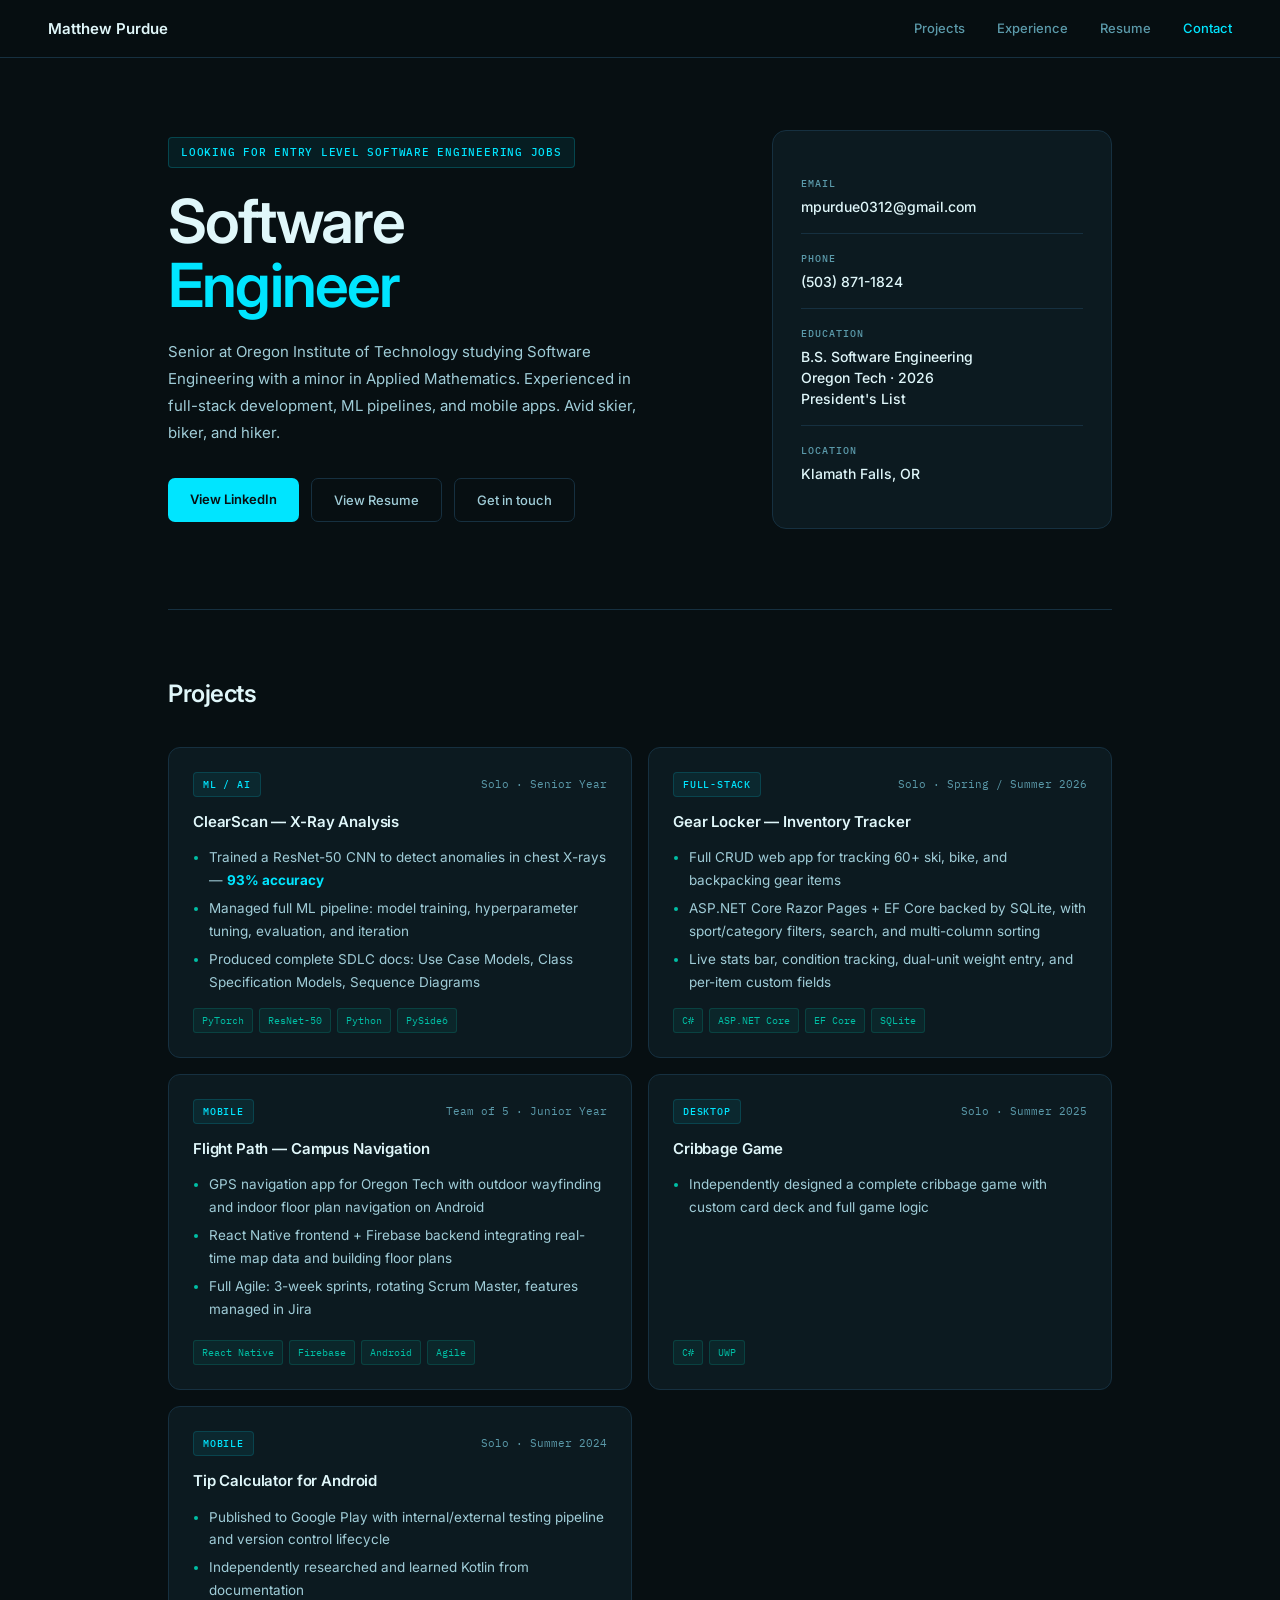
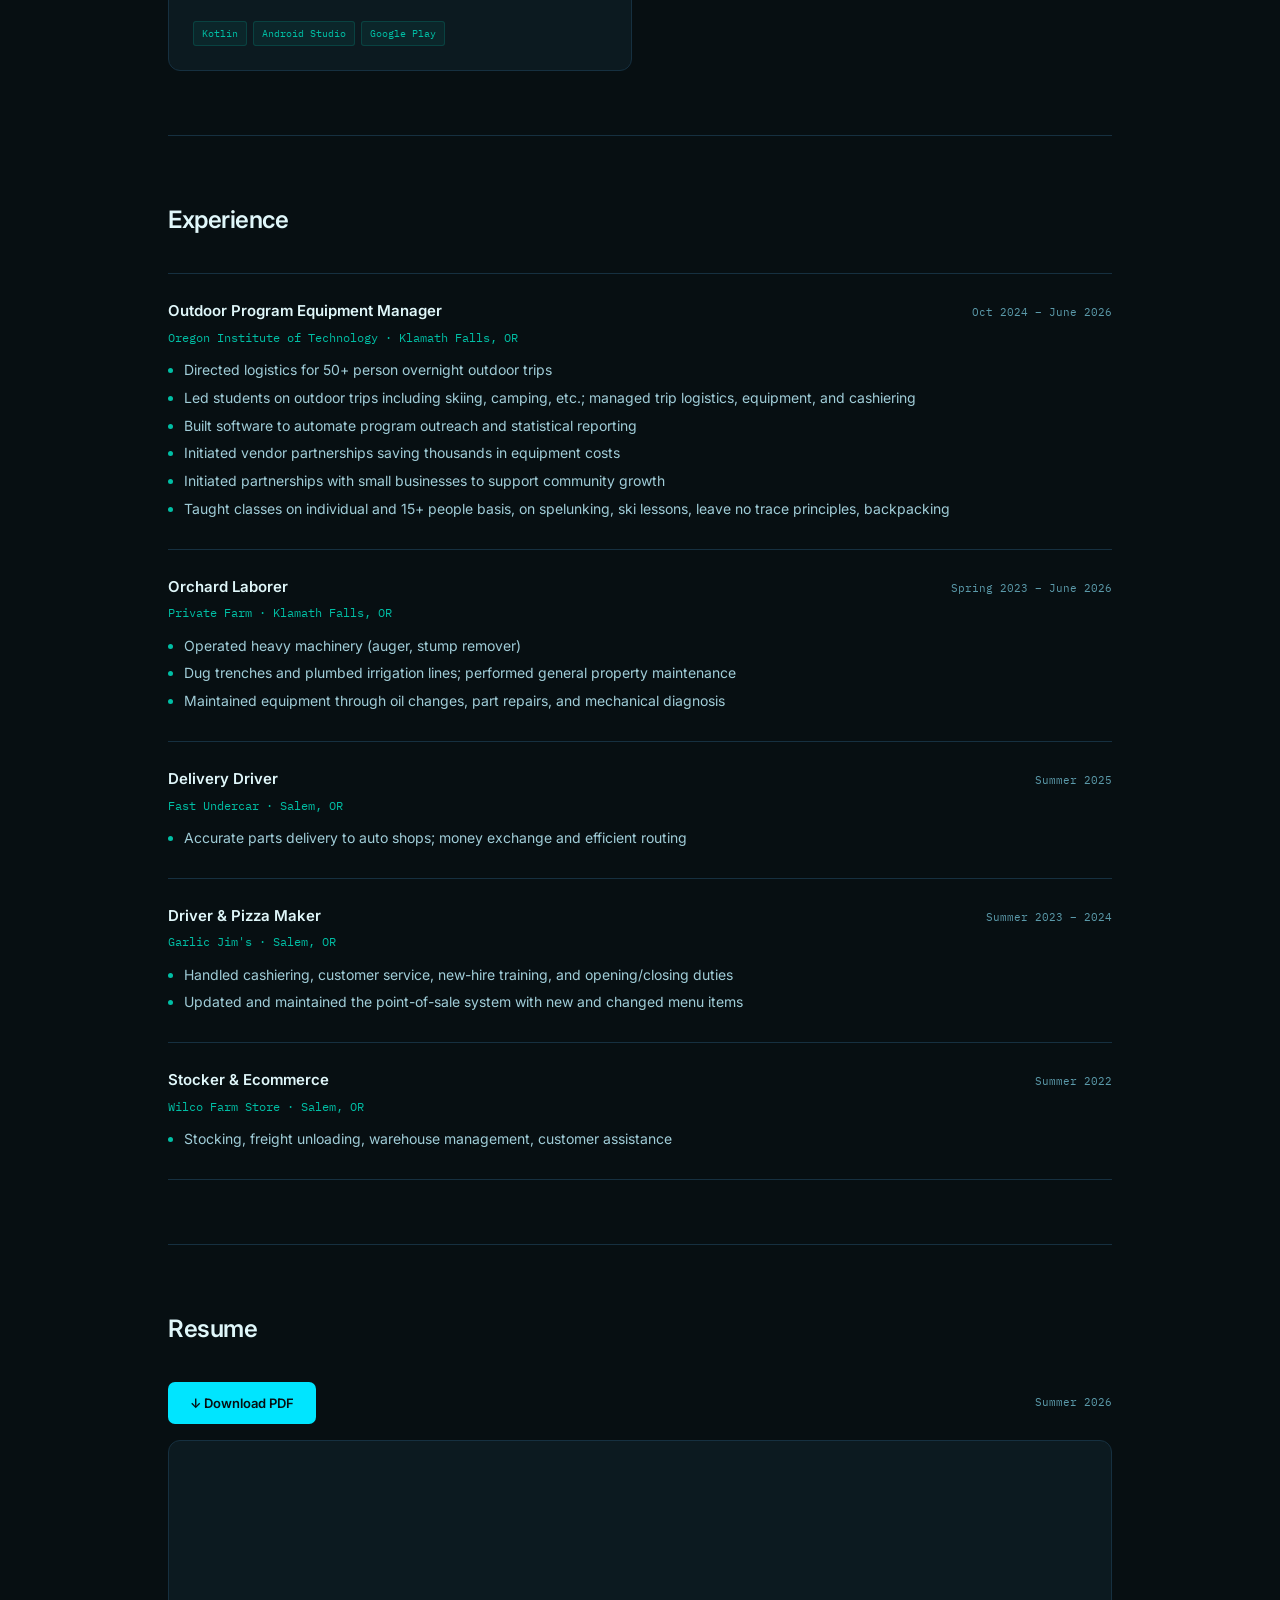
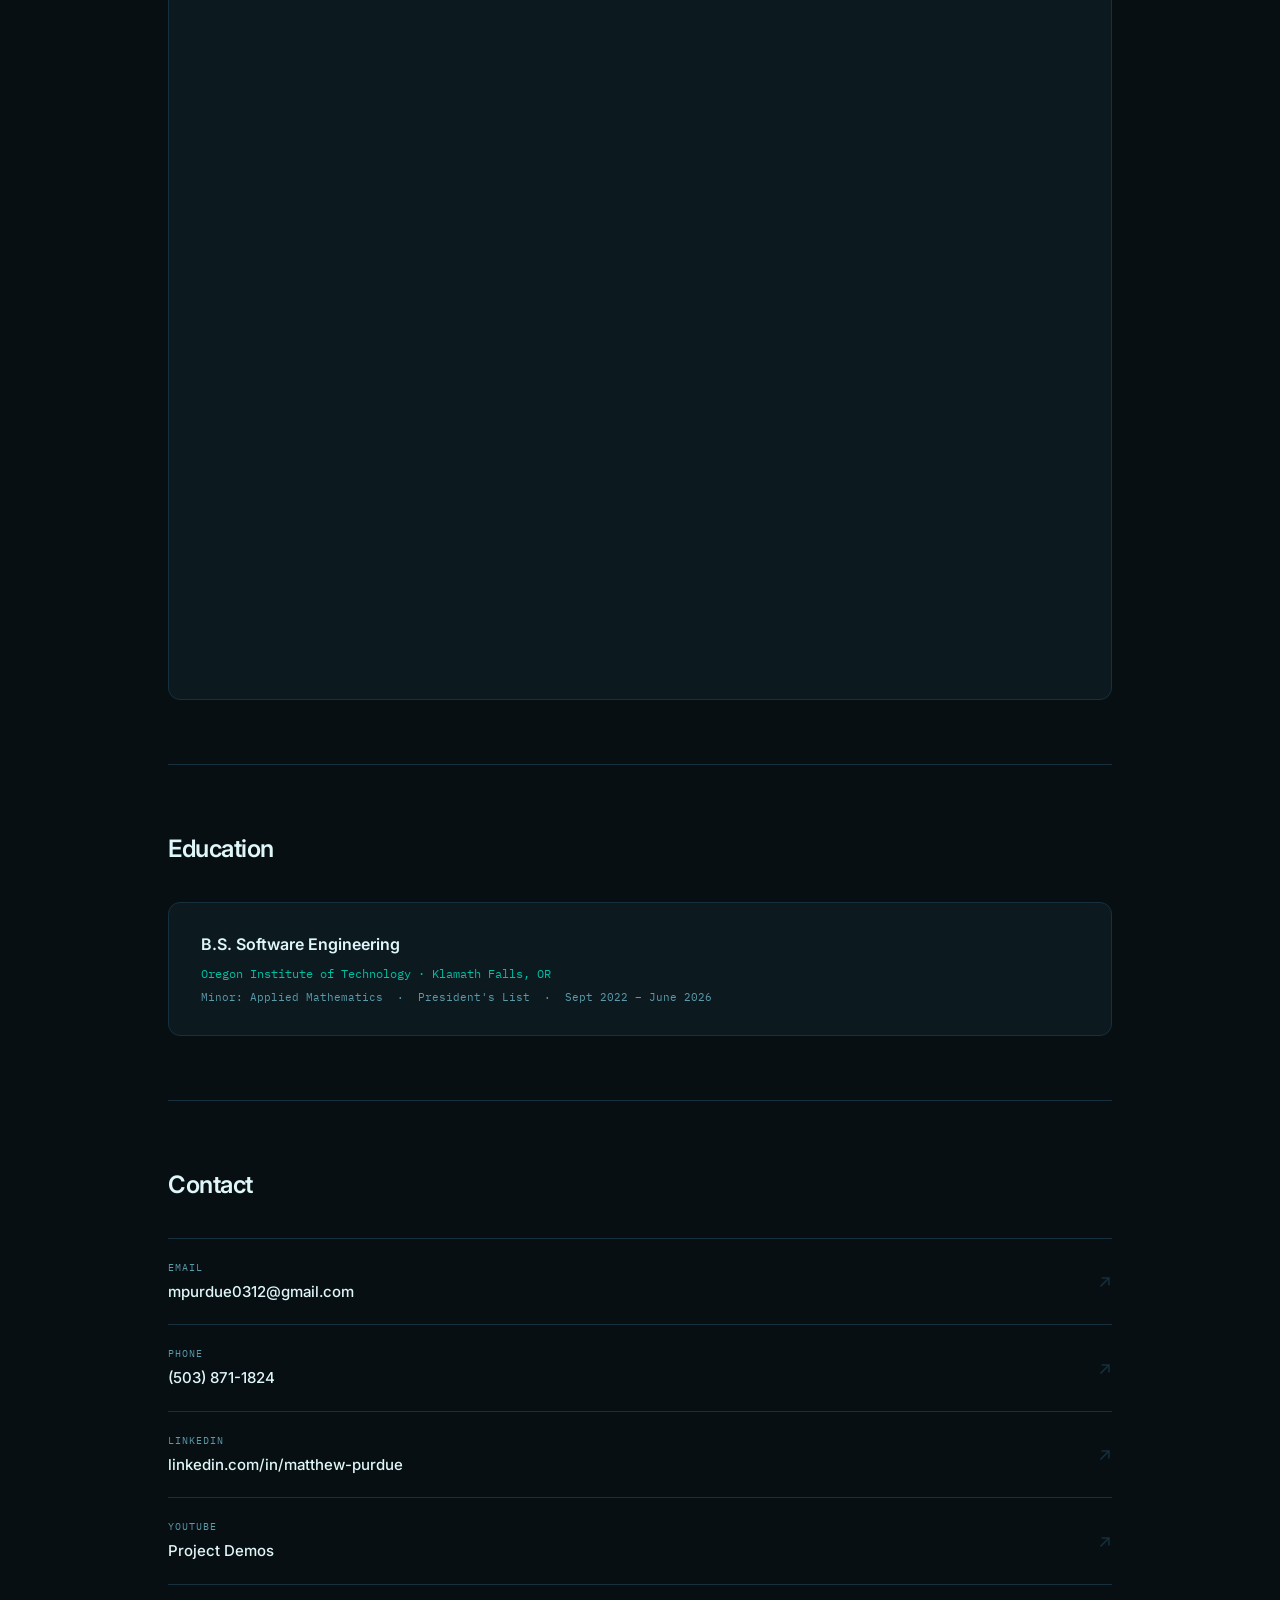
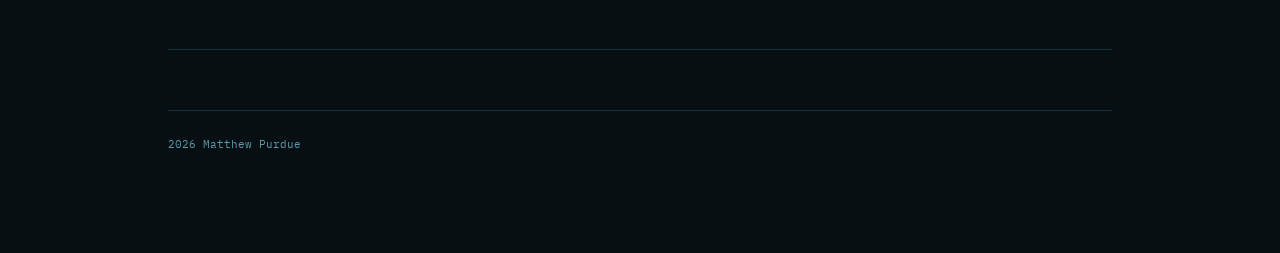
==== wwwroot/index.html @ a3e79a12 "small changes" ====
﻿<!DOCTYPE html>
<html lang="en">
<head>
    <meta charset="UTF-8">
    <meta name="viewport" content="width=device-width, initial-scale=1.0">
    <title>Matthew Purdue — Software Engineer</title>
    <link href="https://fonts.googleapis.com/css2?family=IBM+Plex+Mono:wght@400;500&family=Inter:wght@400;500;600&display=swap" rel="stylesheet">
    <link rel="stylesheet" href="style.css">
    <style>
        *, *::before, *::after {
            box-sizing: border-box;
            margin: 0;
            padding: 0;
        }

        :root {
            --bg: #070f12;
            --surface: #0c1a20;
            --surface2: #102028;
            --border: #163040;
            --text: #e0f7fa;
            --muted: #5b9aaa;
            --dim: #a0cdd8;
            --accent: #00e5ff;
            --accent-g: #00bfa5;
            --accent-bg: rgba(0, 229, 255, 0.07);
            --accent-gbg: rgba(0, 191, 165, 0.08);
        }

        html {
            scroll-behavior: smooth;
        }

        body {
            background: var(--bg);
            color: var(--text);
            font-family: 'Inter', sans-serif;
            font-size: 15px;
            line-height: 1.7;
        }

        nav {
            position: sticky;
            top: 0;
            z-index: 50;
            display: flex;
            justify-content: space-between;
            align-items: center;
            padding: 0 48px;
            height: 58px;
            background: rgba(7, 15, 18, 0.9);
            backdrop-filter: blur(14px);
            border-bottom: 1px solid var(--border);
        }

        .nav-name {
            font-size: 15px;
            font-weight: 600;
            color: var(--text);
        }

        .nav-links {
            display: flex;
            gap: 32px;
        }

            .nav-links a {
                font-size: 13px;
                font-weight: 500;
                color: var(--muted);
                text-decoration: none;
                transition: color 0.15s;
            }

                .nav-links a:hover, .nav-links a.active {
                    color: var(--accent);
                }

        .container {
            max-width: 1040px;
            margin: 0 auto;
            padding: 0 48px 100px;
        }

        .hero {
            display: grid;
            grid-template-columns: 1fr 340px;
            gap: 56px;
            align-items: center;
            padding: 72px 0 80px;
            border-bottom: 1px solid var(--border);
        }

        .hero-badge {
            display: inline-block;
            font-family: 'IBM Plex Mono', monospace;
            font-size: 11px;
            font-weight: 500;
            letter-spacing: 0.07em;
            text-transform: uppercase;
            color: var(--accent);
            background: var(--accent-bg);
            border: 1px solid rgba(0, 229, 255, 0.2);
            padding: 5px 12px;
            border-radius: 4px;
            margin-bottom: 22px;
        }

        .hero h1 {
            font-size: clamp(2.6rem, 5vw, 3.8rem);
            font-weight: 600;
            line-height: 1.05;
            letter-spacing: -0.03em;
            color: var(--text);
            margin-bottom: 20px;
        }

            .hero h1 span {
                color: var(--accent);
            }

        .hero-bio {
            font-size: 15px;
            color: var(--dim);
            line-height: 1.8;
            max-width: 480px;
            margin-bottom: 32px;
        }

        .hero-actions {
            display: flex;
            gap: 12px;
            flex-wrap: wrap;
        }

        .btn-primary {
            font-size: 13px;
            font-weight: 600;
            padding: 10px 22px;
            border-radius: 7px;
            background: var(--accent);
            color: var(--bg);
            text-decoration: none;
            transition: opacity 0.15s;
        }

            .btn-primary:hover {
                opacity: 0.88;
            }

        .btn-ghost {
            font-size: 13px;
            font-weight: 500;
            padding: 10px 22px;
            border-radius: 7px;
            background: transparent;
            color: var(--dim);
            border: 1px solid var(--border);
            text-decoration: none;
            transition: border-color 0.15s, color 0.15s;
        }

            .btn-ghost:hover {
                border-color: var(--accent);
                color: var(--accent);
            }

        .hero-card {
            background: var(--surface);
            border: 1px solid var(--border);
            border-radius: 14px;
            padding: 28px;
            display: flex;
            flex-direction: column;
        }

        .hero-card-row {
            display: flex;
            flex-direction: column;
            gap: 4px;
            padding: 16px 0;
        }

        .hero-card-divider {
            height: 1px;
            background: var(--border);
        }

        .card-label {
            font-family: 'IBM Plex Mono', monospace;
            font-size: 10px;
            font-weight: 500;
            letter-spacing: 0.1em;
            text-transform: uppercase;
            color: var(--muted);
        }

        .card-value {
            font-size: 14px;
            font-weight: 500;
            color: var(--text);
            text-decoration: none;
            line-height: 1.5;
        }

        a.card-value:hover {
            color: var(--accent);
        }

        .section {
            padding: 64px 0;
            border-bottom: 1px solid var(--border);
        }

        .section-title {
            font-size: 1.5rem;
            font-weight: 600;
            color: var(--text);
            letter-spacing: -0.02em;
            margin-bottom: 32px;
        }

        .projects-grid {
            display: grid;
            grid-template-columns: 1fr 1fr;
            gap: 16px;
        }

        .project-card {
            background: var(--surface);
            border: 1px solid var(--border);
            border-radius: 12px;
            padding: 24px;
            transition: border-color 0.2s, transform 0.2s;
            display: flex;
            flex-direction: column;
            position: relative;
        }

            .project-card:hover {
                border-color: rgba(0, 229, 255, 0.3);
                transform: translateY(-2px);
            }

        a.project-card {
            cursor: pointer;
            color: inherit;
        }

        .project-card-top {
            display: flex;
            justify-content: space-between;
            align-items: center;
            margin-bottom: 12px;
        }

        .project-badge {
            font-family: 'IBM Plex Mono', monospace;
            font-size: 10px;
            font-weight: 500;
            letter-spacing: 0.08em;
            text-transform: uppercase;
            color: var(--accent);
            background: var(--accent-bg);
            border: 1px solid rgba(0, 229, 255, 0.15);
            padding: 3px 9px;
            border-radius: 4px;
        }

        .project-meta {
            font-family: 'IBM Plex Mono', monospace;
            font-size: 11px;
            color: var(--muted);
        }

        .project-card h3 {
            font-size: 15px;
            font-weight: 600;
            color: var(--text);
            margin-bottom: 12px;
            letter-spacing: -0.01em;
        }

        .project-card ul {
            padding-left: 16px;
            margin-bottom: 14px;
            flex: 1;
        }

        .project-card li {
            font-size: 13.5px;
            color: var(--dim);
            margin-bottom: 5px;
        }

            .project-card li::marker {
                color: var(--accent-g);
            }

        .highlight {
            color: var(--accent);
        }

        .tag-row {
            display: flex;
            flex-wrap: wrap;
            gap: 6px;
        }

        .tag {
            font-family: 'IBM Plex Mono', monospace;
            font-size: 10px;
            color: var(--accent-g);
            background: var(--accent-gbg);
            border: 1px solid rgba(0, 191, 165, 0.18);
            padding: 3px 8px;
            border-radius: 3px;
        }

        .exp-item {
            padding: 24px 0;
            border-bottom: 1px solid var(--border);
        }

            .exp-item:first-of-type {
                border-top: 1px solid var(--border);
            }

        .exp-top {
            display: flex;
            justify-content: space-between;
            align-items: baseline;
            gap: 16px;
            margin-bottom: 4px;
        }

            .exp-top h3 {
                font-size: 15px;
                font-weight: 600;
                color: var(--text);
            }

        .exp-date {
            font-family: 'IBM Plex Mono', monospace;
            font-size: 11px;
            color: var(--muted);
            white-space: nowrap;
        }

        .exp-company {
            font-family: 'IBM Plex Mono', monospace;
            font-size: 12px;
            color: var(--accent-g);
            margin-bottom: 10px;
        }

        .exp-item ul {
            padding-left: 16px;
        }

        .exp-item li {
            font-size: 14px;
            color: var(--dim);
            margin-bottom: 4px;
        }

            .exp-item li::marker {
                color: var(--accent-g);
            }

        .skills-block {
            display: flex;
            flex-direction: column;
        }

        .skill-row {
            display: grid;
            grid-template-columns: 110px 1fr;
            gap: 20px;
            align-items: start;
            padding: 18px 0;
            border-bottom: 1px solid var(--border);
        }

            .skill-row:first-child {
                border-top: 1px solid var(--border);
            }

        .skill-row-label {
            font-family: 'IBM Plex Mono', monospace;
            font-size: 11px;
            color: var(--muted);
            padding-top: 4px;
            letter-spacing: 0.04em;
        }

        .skill-tags {
            display: flex;
            flex-wrap: wrap;
            gap: 7px;
        }

        .skill-tag {
            font-family: 'IBM Plex Mono', monospace;
            font-size: 12px;
            color: var(--dim);
            background: var(--surface2);
            border: 1px solid var(--border);
            padding: 5px 11px;
            border-radius: 5px;
            transition: border-color 0.15s, color 0.15s;
        }

            .skill-tag:hover {
                border-color: var(--accent);
                color: var(--accent);
            }

        .edu-block {
            background: var(--surface);
            border: 1px solid var(--border);
            border-radius: 12px;
            padding: 28px 32px;
        }

        .edu-degree {
            font-size: 16px;
            font-weight: 600;
            color: var(--text);
            margin-bottom: 6px;
        }

        .edu-school {
            font-family: 'IBM Plex Mono', monospace;
            font-size: 12px;
            color: var(--accent-g);
            margin-bottom: 4px;
        }

        .edu-detail {
            font-family: 'IBM Plex Mono', monospace;
            font-size: 11px;
            color: var(--muted);
        }

        /* RESUME SECTION */
        .resume-wrapper {
            display: flex;
            flex-direction: column;
            gap: 16px;
        }

        .resume-actions {
            display: flex;
            align-items: center;
            justify-content: space-between;
        }

        .resume-hint {
            font-family: 'IBM Plex Mono', monospace;
            font-size: 11px;
            color: var(--muted);
        }

        .resume-embed {
            width: 100%;
            height: 860px;
            border: 1px solid var(--border);
            border-radius: 12px;
            overflow: hidden;
            background: var(--surface);
        }

            .resume-embed iframe {
                width: 100%;
                height: 100%;
                border: none;
                border-radius: 12px;
            }

        /* CONTACT */
        .contact-list {
            display: flex;
            flex-direction: column;
        }

        .contact-item {
            display: flex;
            justify-content: space-between;
            align-items: center;
            padding: 20px 0;
            border-bottom: 1px solid var(--border);
            text-decoration: none;
            transition: padding-left 0.15s;
        }

            .contact-item:first-child {
                border-top: 1px solid var(--border);
            }

            .contact-item:hover {
                padding-left: 8px;
            }

        .contact-left {
            display: flex;
            flex-direction: column;
            gap: 3px;
        }

        .contact-type {
            font-family: 'IBM Plex Mono', monospace;
            font-size: 10px;
            letter-spacing: 0.1em;
            text-transform: uppercase;
            color: var(--muted);
        }

        .contact-value {
            font-size: 15px;
            font-weight: 500;
            color: var(--text);
        }

        .contact-arrow {
            font-size: 18px;
            color: var(--border);
            transition: color 0.15s, transform 0.15s;
        }

        .contact-item:hover .contact-arrow {
            color: var(--accent);
            transform: translate(2px, -2px);
        }

        footer {
            margin-top: 60px;
            padding-top: 24px;
            border-top: 1px solid var(--border);
            display: flex;
            justify-content: space-between;
            font-family: 'IBM Plex Mono', monospace;
            font-size: 11px;
            color: var(--muted);
        }

        @media (max-width: 800px) {
            nav {
                padding: 0 20px;
            }

            .nav-links {
                gap: 20px;
            }

            .container {
                padding: 0 20px 80px;
            }

            .hero {
                grid-template-columns: 1fr;
                padding: 48px 0 56px;
                gap: 32px;
            }

            .hero-card {
                display: none;
            }

            .projects-grid {
                grid-template-columns: 1fr;
            }

            .exp-top {
                flex-direction: column;
                gap: 2px;
            }

            .skill-row {
                grid-template-columns: 1fr;
                gap: 10px;
            }

            .resume-card {
                padding: 24px 20px;
            }

            .resume-actions {
                flex-direction: column;
                align-items: flex-start;
                gap: 12px;
            }

            footer {
                flex-direction: column;
                gap: 4px;
            }
        }
    </style>
</head>
<body>

    <nav>
        <span class="nav-name">Matthew Purdue</span>
        <div class="nav-links">
            <a href="#projects">Projects</a>
            <a href="#experience">Experience</a>
            <a href="#resume">Resume</a>
            <a href="#contact">Contact</a>
        </div>
    </nav>

    <div class="container">

        <!-- HERO -->
        <section class="hero">
            <div class="hero-left">
                <span class="hero-badge">Looking for entry level software engineering jobs</span>
                <h1>Software<br><span>Engineer</span></h1>
                <p class="hero-bio">Senior at Oregon Institute of Technology studying Software Engineering with a minor in Applied Mathematics. Experienced in full-stack development, ML pipelines, and mobile apps. Avid skier, biker, and hiker.</p>
                <div class="hero-actions">
                    <a href="https://www.linkedin.com/in/matthew-purdue" target="_blank" class="btn-primary">View LinkedIn</a>
                    <a href="#resume" class="btn-ghost">View Resume</a>
                    <a href="#contact" class="btn-ghost">Get in touch</a>
                </div>
            </div>
            <div class="hero-card">
                <div class="hero-card-row">
                    <span class="card-label">Email</span>
                    <span class="card-value">mpurdue0312@gmail.com</span>
                </div>
                <div class="hero-card-divider"></div>
                <div class="hero-card-row">
                    <span class="card-label">Phone</span>
                    <span class="card-value">(503) 871-1824</span>
                </div>
                <div class="hero-card-divider"></div>
                <div class="hero-card-row">
                    <span class="card-label">Education</span>
                    <span class="card-value">B.S. Software Engineering<br>Oregon Tech · 2026<br />President's List<br /></span>
                </div>
                <div class="hero-card-divider"></div>
                <div class="hero-card-row">
                    <span class="card-label">Location</span>
                    <span class="card-value">Klamath Falls, OR</span>
                </div>
            </div>
        </section>

        <!-- PROJECTS -->
        <section class="section" id="projects">
            <h2 class="section-title">Projects</h2>
            <div class="projects-grid">

                <a href="project-clearscan.html" class="project-card" style="text-decoration:none;display:block;">
                    <div class="project-card-top">
                        <span class="project-badge">ML / AI</span>
                        <span class="project-meta">Solo · Senior Year</span>
                    </div>
                    <h3>ClearScan — X-Ray Analysis</h3>
                    <ul>
                        <li>Trained a ResNet-50 CNN to detect anomalies in chest X-rays — <strong class="highlight">93% accuracy</strong></li>
                        <li>Managed full ML pipeline: model training, hyperparameter tuning, evaluation, and iteration</li>
                        <li>Produced complete SDLC docs: Use Case Models, Class Specification Models, Sequence Diagrams</li>
                    </ul>
                    <div class="tag-row">
                        <span class="tag">PyTorch</span>
                        <span class="tag">ResNet-50</span>
                        <span class="tag">Python</span>
                        <span class="tag">PySide6</span>
                    </div>
                </a>

                <a href="project-gearlocker.html" class="project-card" style="text-decoration:none;display:block;">
                    <div class="project-card-top">
                        <span class="project-badge">Full-Stack</span>
                        <span class="project-meta">Solo · Spring / Summer 2026</span>
                    </div>
                    <h3>Gear Locker — Inventory Tracker</h3>
                    <ul>
                        <li>Full CRUD web app for tracking 60+ ski, bike, and backpacking gear items</li>
                        <li>ASP.NET Core Razor Pages + EF Core backed by SQLite, with sport/category filters, search, and multi-column sorting</li>
                        <li>Live stats bar, condition tracking, dual-unit weight entry, and per-item custom fields</li>
                    </ul>
                    <div class="tag-row">
                        <span class="tag">C#</span>
                        <span class="tag">ASP.NET Core</span>
                        <span class="tag">EF Core</span>
                        <span class="tag">SQLite</span>
                    </div>
                </a>

                <div class="project-card">
                    <div class="project-card-top">
                        <span class="project-badge">Mobile</span>
                        <span class="project-meta">Team of 5 · Junior Year</span>
                    </div>
                    <h3>Flight Path — Campus Navigation</h3>
                    <ul>
                        <li>GPS navigation app for Oregon Tech with outdoor wayfinding and indoor floor plan navigation on Android</li>
                        <li>React Native frontend + Firebase backend integrating real-time map data and building floor plans</li>
                        <li>Full Agile: 3-week sprints, rotating Scrum Master, features managed in Jira</li>
                    </ul>
                    <div class="tag-row">
                        <span class="tag">React Native</span>
                        <span class="tag">Firebase</span>
                        <span class="tag">Android</span>
                        <span class="tag">Agile</span>
                    </div>
                </div>

                <div class="project-card">
                    <div class="project-card-top">
                        <span class="project-badge">Desktop</span>
                        <span class="project-meta">Solo · Summer 2025</span>
                    </div>
                    <h3>Cribbage Game</h3>
                    <ul>
                        <li>Independently designed a complete cribbage game with custom card deck and full game logic</li>
                    </ul>
                    <div class="tag-row">
                        <span class="tag">C#</span>
                        <span class="tag">UWP</span>
                    </div>
                </div>

                <div class="project-card">
                    <div class="project-card-top">
                        <span class="project-badge">Mobile</span>
                        <span class="project-meta">Solo · Summer 2024</span>
                    </div>
                    <h3>Tip Calculator for Android</h3>
                    <ul>
                        <li>Published to Google Play with internal/external testing pipeline and version control lifecycle</li>
                        <li>Independently researched and learned Kotlin from documentation</li>
                    </ul>
                    <div class="tag-row">
                        <span class="tag">Kotlin</span>
                        <span class="tag">Android Studio</span>
                        <span class="tag">Google Play</span>
                    </div>
                </div>

            </div>
        </section>

        <!-- EXPERIENCE -->
        <section class="section" id="experience">
            <h2 class="section-title">Experience</h2>

            <div class="exp-item">
                <div class="exp-top">
                    <h3>Outdoor Program Equipment Manager</h3>
                    <span class="exp-date">Oct 2024 – June 2026</span>
                </div>
                <div class="exp-company">Oregon Institute of Technology · Klamath Falls, OR</div>
                <ul>
                    <li>Directed logistics for 50+ person overnight outdoor trips</li>
                    <li>Led students on outdoor trips including skiing, camping, etc.; managed trip logistics, equipment, and cashiering</li>
                    <li>Built software to automate program outreach and statistical reporting</li>
                    <li>Initiated vendor partnerships saving thousands in equipment costs</li>
                    <li>Initiated partnerships with small businesses to support community growth</li>
                    <li>Taught classes on individual and 15+ people basis, on spelunking, ski lessons, leave no trace principles, backpacking</li>
                </ul>
            </div>

            <div class="exp-item">
                <div class="exp-top">
                    <h3>Orchard Laborer</h3>
                    <span class="exp-date">Spring 2023 – June 2026</span>
                </div>
                <div class="exp-company">Private Farm · Klamath Falls, OR</div>
                <ul>
                    <li>Operated heavy machinery (auger, stump remover)</li>
                    <li>Dug trenches and plumbed irrigation lines; performed general property maintenance</li>
                    <li>Maintained equipment through oil changes, part repairs, and mechanical diagnosis</li>
                </ul>
            </div>

            <div class="exp-item">
                <div class="exp-top">
                    <h3>Delivery Driver</h3>
                    <span class="exp-date">Summer 2025</span>
                </div>
                <div class="exp-company">Fast Undercar · Salem, OR</div>
                <ul>
                    <li>Accurate parts delivery to auto shops; money exchange and efficient routing</li>
                </ul>
            </div>

            <div class="exp-item">
                <div class="exp-top">
                    <h3>Driver &amp; Pizza Maker</h3>
                    <span class="exp-date">Summer 2023 – 2024</span>
                </div>
                <div class="exp-company">Garlic Jim's · Salem, OR</div>
                <ul>
                    <li>Handled cashiering, customer service, new-hire training, and opening/closing duties</li>
                    <li>Updated and maintained the point-of-sale system with new and changed menu items</li>
                </ul>
            </div>

            <div class="exp-item">
                <div class="exp-top">
                    <h3>Stocker &amp; Ecommerce</h3>
                    <span class="exp-date">Summer 2022</span>
                </div>
                <div class="exp-company">Wilco Farm Store · Salem, OR</div>
                <ul>
                    <li>Stocking, freight unloading, warehouse management, customer assistance</li>
                </ul>
            </div>

        </section>

        <!-- RESUME -->
        <section class="section" id="resume">
            <h2 class="section-title">Resume</h2>
            <div class="resume-wrapper">
                <div class="resume-actions">
                    <a href="Resources/Purdue Resume Summer 2026.pdf" download class="btn-primary">↓ Download PDF</a>
                    <span class="resume-hint">Summer 2026</span>
                </div>
                <div class="resume-embed">
                    <iframe src="Resources/Purdue Resume Summer 2026.pdf" title="Matthew Purdue Resume"></iframe>
                </div>
            </div>
        </section>

        <!-- EDUCATION -->
        <section class="section" id="education">
            <h2 class="section-title">Education</h2>
            <div class="edu-block">
                <div class="edu-degree">B.S. Software Engineering</div>
                <div class="edu-school">Oregon Institute of Technology · Klamath Falls, OR</div>
                <div class="edu-detail">Minor: Applied Mathematics &nbsp;·&nbsp; President's List &nbsp;·&nbsp; Sept 2022 – June 2026</div>
            </div>
        </section>

        <!-- CONTACT -->
        <section class="section" id="contact">
            <h2 class="section-title">Contact</h2>
            <div class="contact-list">
                <a href="mailto:mpurdue0312@gmail.com" class="contact-item">
                    <div class="contact-left">
                        <span class="contact-type">Email</span>
                        <span class="contact-value">mpurdue0312@gmail.com</span>
                    </div>
                    <span class="contact-arrow">↗</span>
                </a>
                <a href="tel:5038711824" class="contact-item">
                    <div class="contact-left">
                        <span class="contact-type">Phone</span>
                        <span class="contact-value">(503) 871-1824</span>
                    </div>
                    <span class="contact-arrow">↗</span>
                </a>
                <a href="https://www.linkedin.com/in/matthew-purdue" target="_blank" class="contact-item">
                    <div class="contact-left">
                        <span class="contact-type">LinkedIn</span>
                        <span class="contact-value">linkedin.com/in/matthew-purdue</span>
                    </div>
                    <span class="contact-arrow">↗</span>
                </a>
                <a href="https://www.youtube.com/@MatthewPurdue" target="_blank" class="contact-item">
                    <div class="contact-left">
                        <span class="contact-type">YouTube</span>
                        <span class="contact-value">Project Demos</span>
                    </div>
                    <span class="contact-arrow">↗</span>
                </a>
            </div>
        </section>

        <footer>
            <span>2026 Matthew Purdue</span>
        </footer>

    </div>

    <script>
        const sections = document.querySelectorAll('section[id]');
        const navLinks = document.querySelectorAll('.nav-links a');
        const observer = new IntersectionObserver((entries) => {
            entries.forEach(entry => {
                if (entry.isIntersecting) {
                    navLinks.forEach(link => {
                        link.classList.toggle('active', link.getAttribute('href') === '#' + entry.target.id);
                    });
                }
            });
        }, { rootMargin: '-40% 0px -55% 0px' });
        sections.forEach(s => observer.observe(s));
    </script>
</body>
</html>
---- wwwroot/style.css ----
﻿*, *::before, *::after {
    box-sizing: border-box;
    margin: 0;
    padding: 0;
}

:root {
    --bg: #070f12;
    --surface: #0c1a20;
    --surface2: #102028;
    --border: #163040;
    --text: #e0f7fa;
    --muted: #5b9aaa;
    --dim: #a0cdd8;
    --accent: #00e5ff;
    --accent-g: #00bfa5;
    --accent-bg: rgba(0, 229, 255, 0.07);
    --accent-gbg: rgba(0, 191, 165, 0.08);
}

html {
    scroll-behavior: smooth;
}

body {
    background: var(--bg);
    color: var(--text);
    font-family: 'Inter', sans-serif;
    font-size: 15px;
    line-height: 1.7;
}

/* ── NAV ── */
nav {
    position: sticky;
    top: 0;
    z-index: 50;
    display: flex;
    justify-content: space-between;
    align-items: center;
    padding: 0 48px;
    height: 58px;
    background: rgba(7, 15, 18, 0.9);
    backdrop-filter: blur(14px);
    border-bottom: 1px solid var(--border);
}

.nav-name {
    font-size: 15px;
    font-weight: 600;
    color: var(--text);
}

.nav-links {
    display: flex;
    gap: 32px;
}

    .nav-links a {
        font-size: 13px;
        font-weight: 500;
        color: var(--muted);
        text-decoration: none;
        transition: color 0.15s;
    }

        .nav-links a:hover,
        .nav-links a.active {
            color: var(--accent);
        }

/* ── CONTAINER ── */
.container {
    max-width: 1040px;
    margin: 0 auto;
    padding: 0 48px 100px;
}

/* ── HERO ── */
.hero {
    display: grid;
    grid-template-columns: 1fr 340px;
    gap: 56px;
    align-items: center;
    padding: 72px 0 80px;
    border-bottom: 1px solid var(--border);
}

.hero-badge {
    display: inline-block;
    font-family: 'IBM Plex Mono', monospace;
    font-size: 11px;
    font-weight: 500;
    letter-spacing: 0.07em;
    text-transform: uppercase;
    color: var(--accent);
    background: var(--accent-bg);
    border: 1px solid rgba(0, 229, 255, 0.2);
    padding: 5px 12px;
    border-radius: 4px;
    margin-bottom: 22px;
}

.hero h1 {
    font-size: clamp(2.6rem, 5vw, 3.8rem);
    font-weight: 600;
    line-height: 1.05;
    letter-spacing: -0.03em;
    color: var(--text);
    margin-bottom: 20px;
}

    .hero h1 span {
        color: var(--accent);
    }

.hero-bio {
    font-size: 15px;
    color: var(--dim);
    line-height: 1.8;
    max-width: 480px;
    margin-bottom: 32px;
}

.hero-actions {
    display: flex;
    gap: 12px;
}

.btn-primary {
    font-size: 13px;
    font-weight: 600;
    padding: 10px 22px;
    border-radius: 7px;
    background: var(--accent);
    color: var(--bg);
    text-decoration: none;
    transition: opacity 0.15s;
}

    .btn-primary:hover {
        opacity: 0.88;
    }

.btn-ghost {
    font-size: 13px;
    font-weight: 500;
    padding: 10px 22px;
    border-radius: 7px;
    background: transparent;
    color: var(--dim);
    border: 1px solid var(--border);
    text-decoration: none;
    transition: border-color 0.15s, color 0.15s;
}

    .btn-ghost:hover {
        border-color: var(--accent);
        color: var(--accent);
    }

/* hero info card */
.hero-card {
    background: var(--surface);
    border: 1px solid var(--border);
    border-radius: 14px;
    padding: 28px 28px;
    display: flex;
    flex-direction: column;
    gap: 0;
}

.hero-card-row {
    display: flex;
    flex-direction: column;
    gap: 4px;
    padding: 16px 0;
}

.hero-card-divider {
    height: 1px;
    background: var(--border);
}

.card-label {
    font-family: 'IBM Plex Mono', monospace;
    font-size: 10px;
    font-weight: 500;
    letter-spacing: 0.1em;
    text-transform: uppercase;
    color: var(--muted);
}

.card-value {
    font-size: 14px;
    font-weight: 500;
    color: var(--text);
    text-decoration: none;
    line-height: 1.5;
}

a.card-value:hover {
    color: var(--accent);
}

/* ── SECTIONS ── */
.section {
    padding: 64px 0;
    border-bottom: 1px solid var(--border);
}

.section-title {
    font-size: 1.5rem;
    font-weight: 600;
    color: var(--text);
    letter-spacing: -0.02em;
    margin-bottom: 32px;
}

/* ── PROJECTS GRID ── */
.projects-grid {
    display: grid;
    grid-template-columns: 1fr 1fr;
    gap: 16px;
}

.project-card {
    background: var(--surface);
    border: 1px solid var(--border);
    border-radius: 12px;
    padding: 24px;
    transition: border-color 0.2s, transform 0.2s;
}

    .project-card:hover {
        border-color: rgba(0, 229, 255, 0.3);
        transform: translateY(-2px);
    }

.project-card-top {
    display: flex;
    justify-content: space-between;
    align-items: center;
    margin-bottom: 12px;
}

.project-badge {
    font-family: 'IBM Plex Mono', monospace;
    font-size: 10px;
    font-weight: 500;
    letter-spacing: 0.08em;
    text-transform: uppercase;
    color: var(--accent);
    background: var(--accent-bg);
    border: 1px solid rgba(0, 229, 255, 0.15);
    padding: 3px 9px;
    border-radius: 4px;
}

.project-meta {
    font-family: 'IBM Plex Mono', monospace;
    font-size: 11px;
    color: var(--muted);
}

.project-card h3 {
    font-size: 15px;
    font-weight: 600;
    color: var(--text);
    margin-bottom: 12px;
    letter-spacing: -0.01em;
}

.project-card ul {
    padding-left: 16px;
    margin-bottom: 14px;
}

.project-card li {
    font-size: 13.5px;
    color: var(--dim);
    margin-bottom: 5px;
}

    .project-card li::marker {
        color: var(--accent-g);
    }

.highlight {
    color: var(--accent);
}

.tag-row {
    display: flex;
    flex-wrap: wrap;
    gap: 6px;
}

.tag {
    font-family: 'IBM Plex Mono', monospace;
    font-size: 10px;
    color: var(--accent-g);
    background: var(--accent-gbg);
    border: 1px solid rgba(0, 191, 165, 0.18);
    padding: 3px 8px;
    border-radius: 3px;
}

.project-link {
    font-family: 'IBM Plex Mono', monospace;
    font-size: 11px;
    color: var(--muted);
    text-decoration: none;
    display: inline-block;
    margin-top: 12px;
    transition: color 0.15s;
}

    .project-link:hover {
        color: var(--accent);
    }

/* ── EXPERIENCE ── */
.exp-item {
    padding: 24px 0;
    border-bottom: 1px solid var(--border);
}

    .exp-item:first-of-type {
        border-top: 1px solid var(--border);
    }

.exp-top {
    display: flex;
    justify-content: space-between;
    align-items: baseline;
    gap: 16px;
    margin-bottom: 4px;
}

    .exp-top h3 {
        font-size: 15px;
        font-weight: 600;
        color: var(--text);
    }

.exp-date {
    font-family: 'IBM Plex Mono', monospace;
    font-size: 11px;
    color: var(--muted);
    white-space: nowrap;
}

.exp-company {
    font-family: 'IBM Plex Mono', monospace;
    font-size: 12px;
    color: var(--accent-g);
    margin-bottom: 10px;
}

.exp-item ul {
    padding-left: 16px;
}

.exp-item li {
    font-size: 14px;
    color: var(--dim);
    margin-bottom: 4px;
}

    .exp-item li::marker {
        color: var(--accent-g);
    }

/* ── SKILLS ── */
.skills-block {
    display: flex;
    flex-direction: column;
}

.skill-row {
    display: grid;
    grid-template-columns: 110px 1fr;
    gap: 20px;
    align-items: start;
    padding: 18px 0;
    border-bottom: 1px solid var(--border);
}

    .skill-row:first-child {
        border-top: 1px solid var(--border);
    }

.skill-row-label {
    font-family: 'IBM Plex Mono', monospace;
    font-size: 11px;
    color: var(--muted);
    padding-top: 4px;
    letter-spacing: 0.04em;
}

.skill-tags {
    display: flex;
    flex-wrap: wrap;
    gap: 7px;
}

.skill-tag {
    font-family: 'IBM Plex Mono', monospace;
    font-size: 12px;
    color: var(--dim);
    background: var(--surface2);
    border: 1px solid var(--border);
    padding: 5px 11px;
    border-radius: 5px;
    transition: border-color 0.15s, color 0.15s;
}

    .skill-tag:hover {
        border-color: var(--accent);
        color: var(--accent);
    }

/* ── EDUCATION ── */
.edu-block {
    background: var(--surface);
    border: 1px solid var(--border);
    border-radius: 12px;
    padding: 28px 32px;
}

.edu-degree {
    font-size: 16px;
    font-weight: 600;
    color: var(--text);
    margin-bottom: 6px;
}

.edu-school {
    font-family: 'IBM Plex Mono', monospace;
    font-size: 12px;
    color: var(--accent-g);
    margin-bottom: 4px;
}

.edu-detail {
    font-family: 'IBM Plex Mono', monospace;
    font-size: 11px;
    color: var(--muted);
}

/* ── CONTACT ── */
.contact-list {
    display: flex;
    flex-direction: column;
}

.contact-item {
    display: flex;
    justify-content: space-between;
    align-items: center;
    padding: 20px 0;
    border-bottom: 1px solid var(--border);
    text-decoration: none;
    transition: padding-left 0.15s;
}

    .contact-item:first-child {
        border-top: 1px solid var(--border);
    }

    .contact-item:hover {
        padding-left: 8px;
    }

.contact-left {
    display: flex;
    flex-direction: column;
    gap: 3px;
}

.contact-type {
    font-family: 'IBM Plex Mono', monospace;
    font-size: 10px;
    letter-spacing: 0.1em;
    text-transform: uppercase;
    color: var(--muted);
}

.contact-value {
    font-size: 15px;
    font-weight: 500;
    color: var(--text);
}

.contact-arrow {
    font-size: 18px;
    color: var(--border);
    transition: color 0.15s, transform 0.15s;
}

.contact-item:hover .contact-arrow {
    color: var(--accent);
    transform: translate(2px, -2px);
}

/* ── FOOTER ── */
footer {
    margin-top: 60px;
    padding-top: 24px;
    border-top: 1px solid var(--border);
    display: flex;
    justify-content: space-between;
    font-family: 'IBM Plex Mono', monospace;
    font-size: 11px;
    color: var(--muted);
}

/* ── RESPONSIVE ── */
@media (max-width: 800px) {
    nav {
        padding: 0 20px;
    }

    .nav-links {
        gap: 20px;
    }

    .container {
        padding: 0 20px 80px;
    }

    .hero {
        grid-template-columns: 1fr;
        padding: 48px 0 56px;
        gap: 32px;
    }

    .hero-card {
        display: none;
    }

    .projects-grid {
        grid-template-columns: 1fr;
    }

    .exp-top {
        flex-direction: column;
        gap: 2px;
    }

    .skill-row {
        grid-template-columns: 1fr;
        gap: 10px;
    }

    footer {
        flex-direction: column;
        gap: 4px;
    }
}
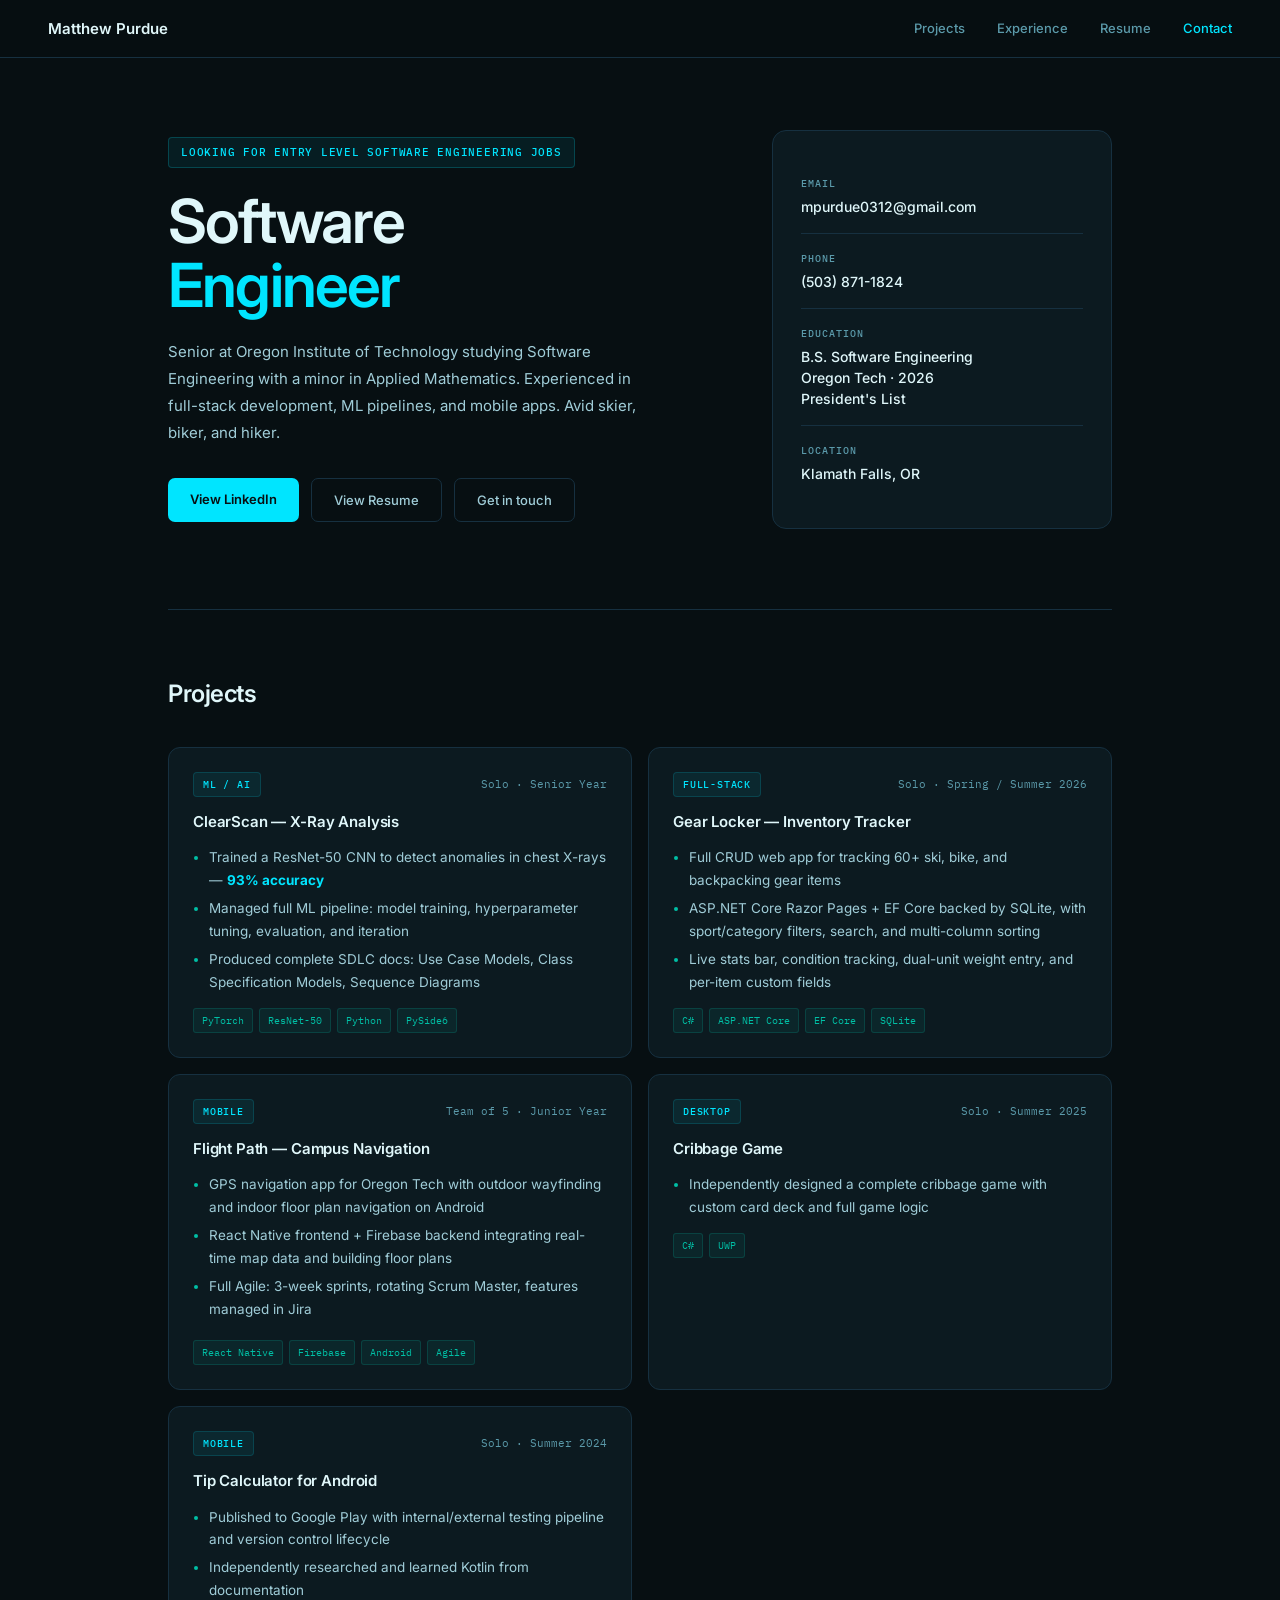
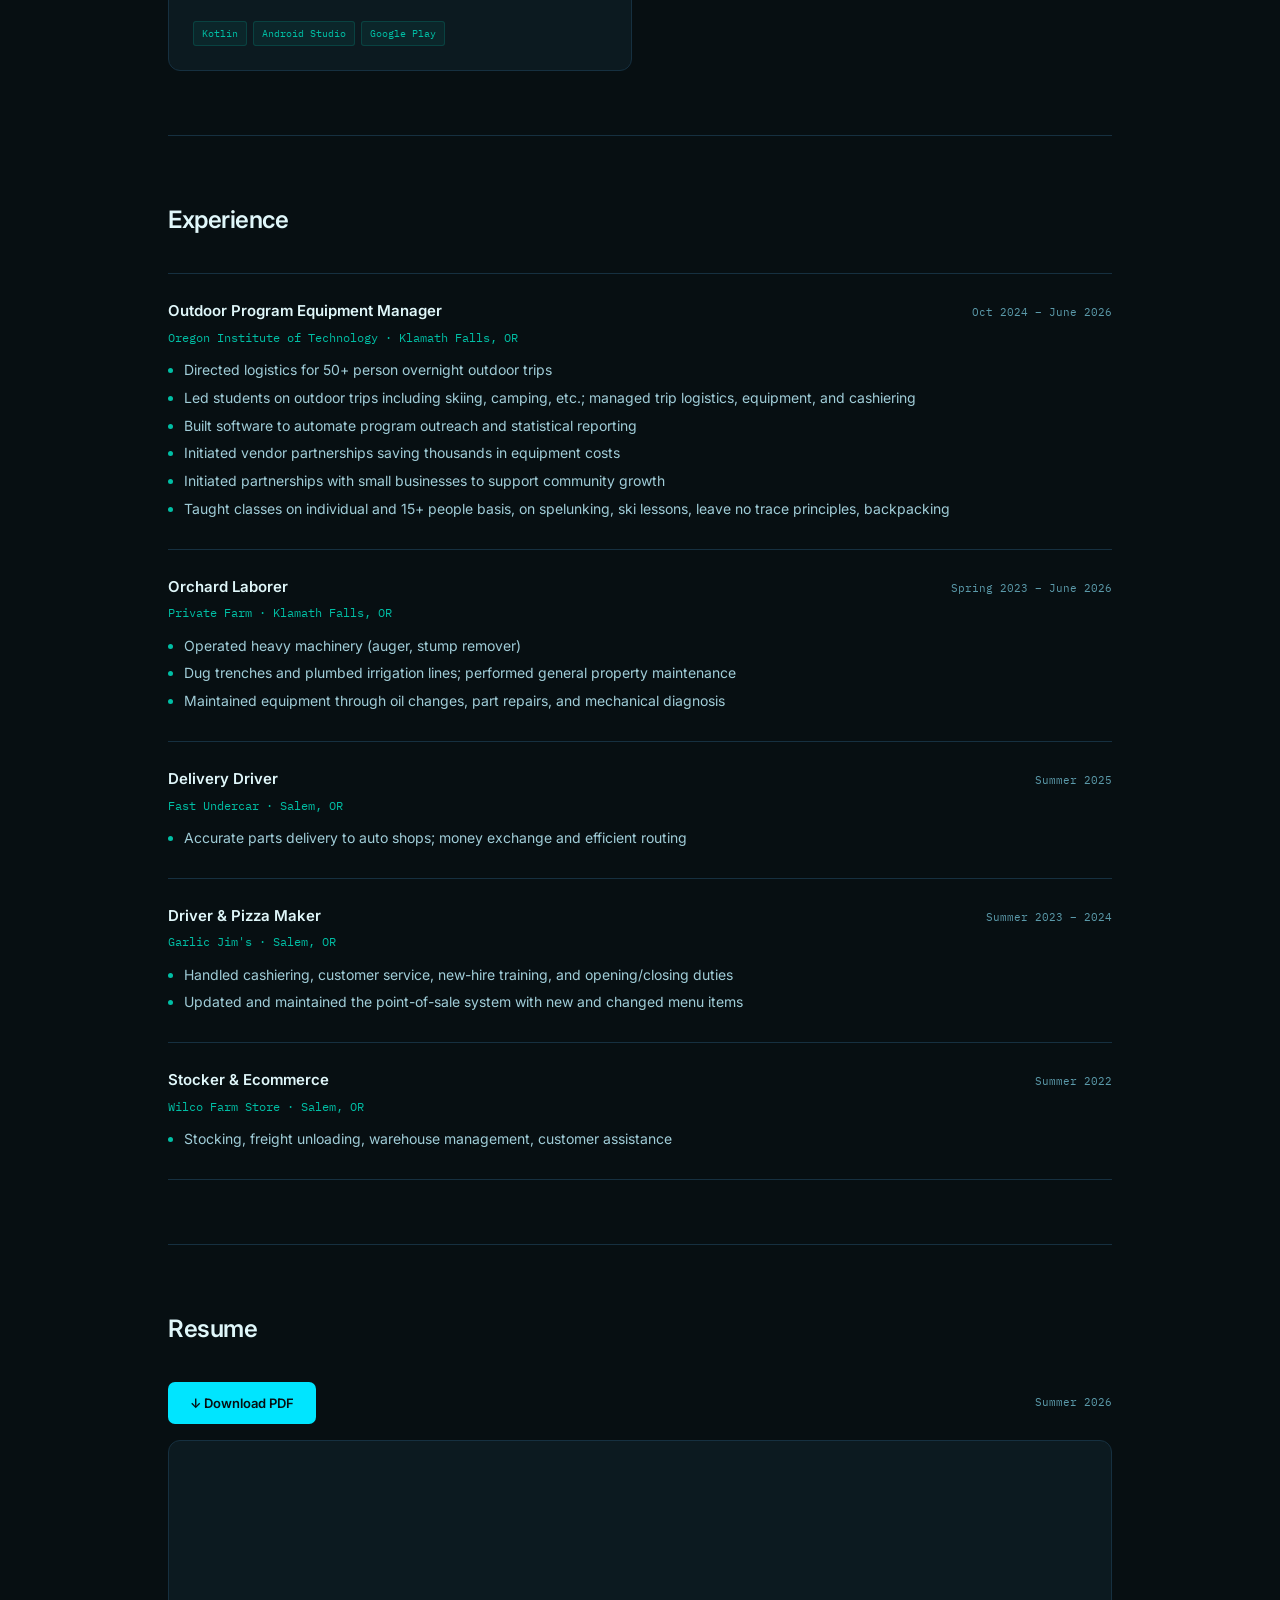
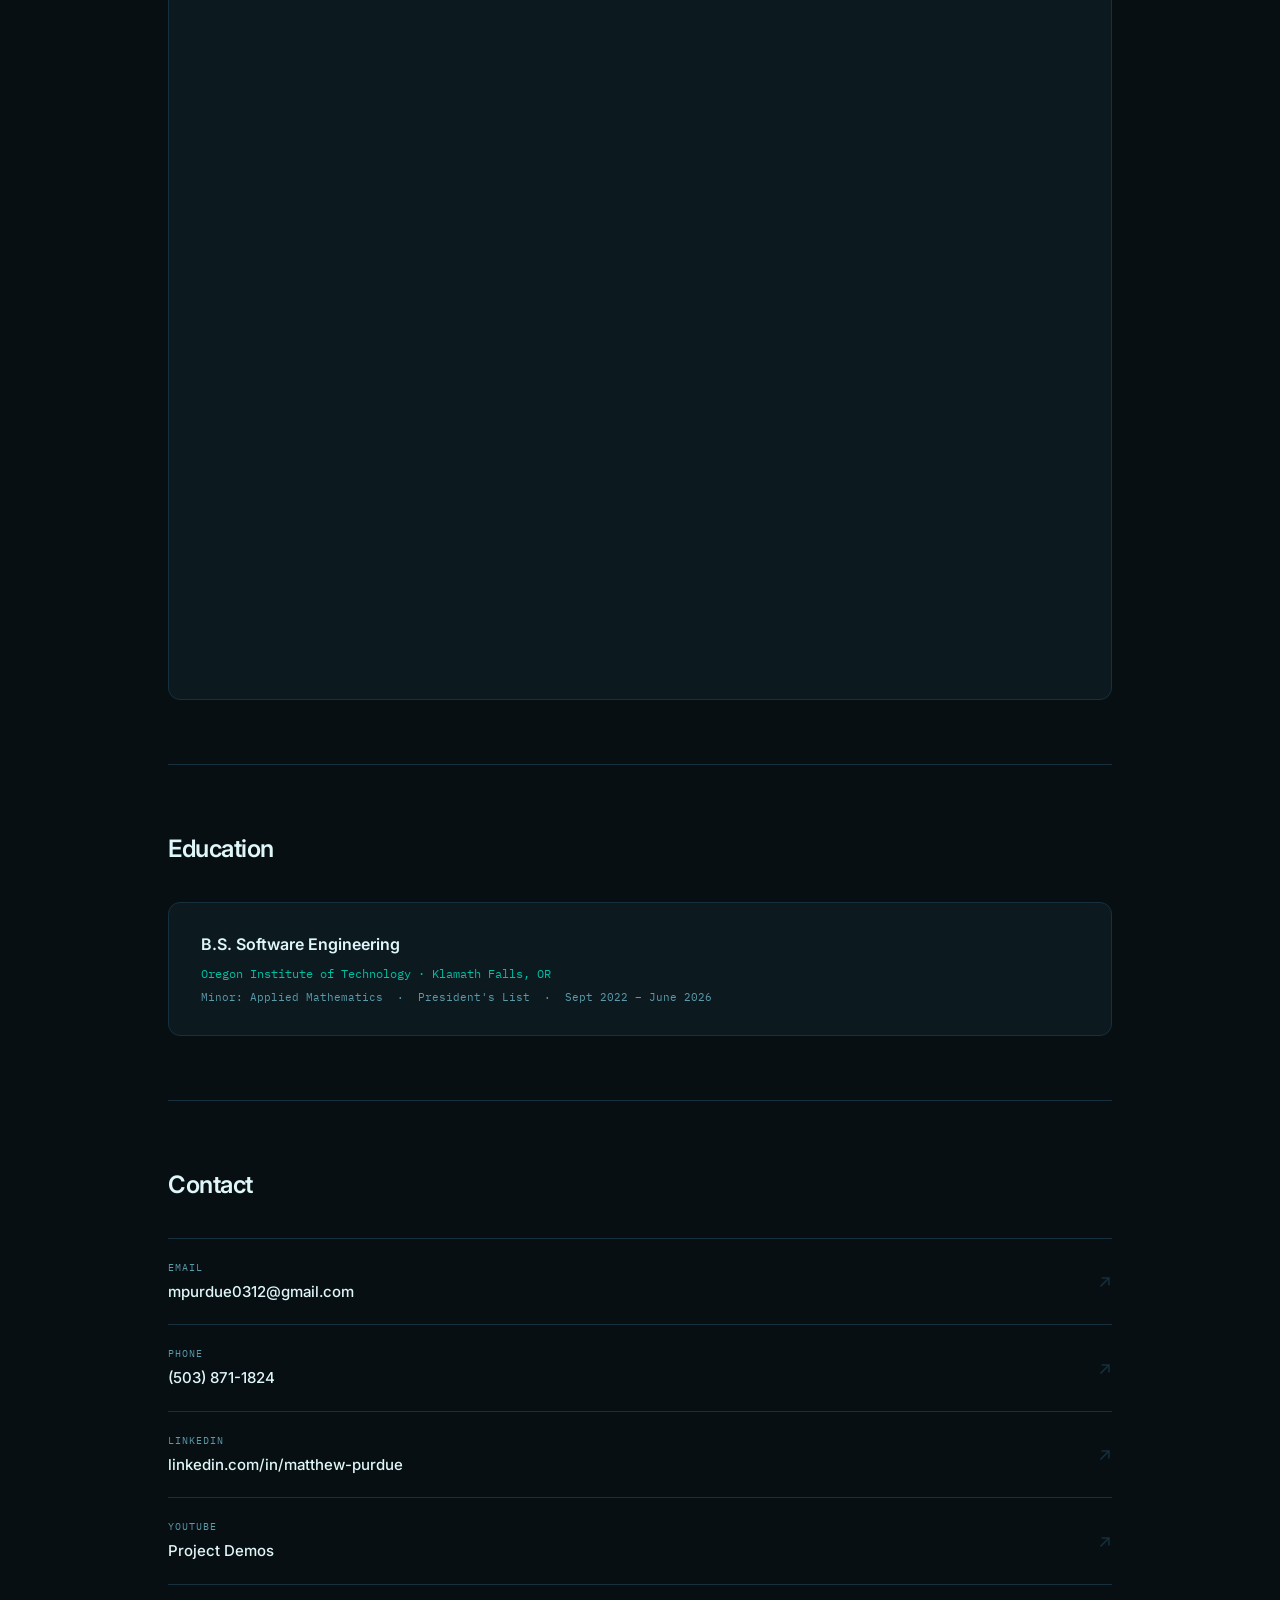
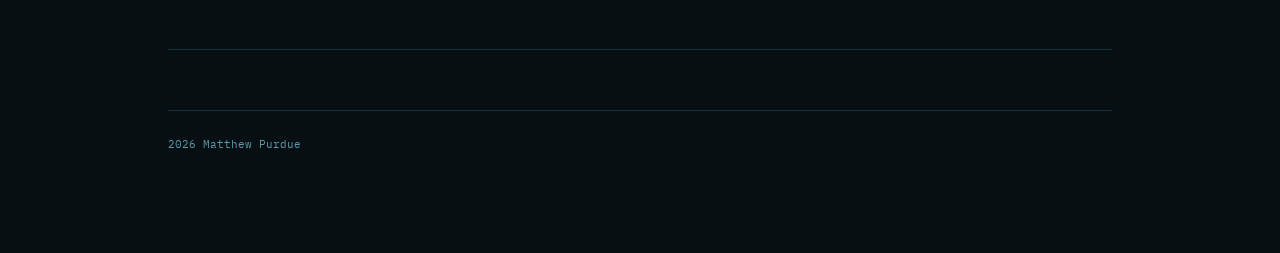
==== commit 5555dcd1: "Forgot to actually make the cirbbage button clickable. Done know" ====
--- a/wwwroot/index.html
+++ b/wwwroot/index.html
@@ -709,7 +709,7 @@
                     </div>
                 </div>
 
-                <div class="project-card">
+                <a href="project-cribbage.html" class="project-card" style="text-decoration:none;display:block;">
                     <div class="project-card-top">
                         <span class="project-badge">Desktop</span>
                         <span class="project-meta">Solo · Summer 2025</span>
@@ -722,7 +722,7 @@
                         <span class="tag">C#</span>
                         <span class="tag">UWP</span>
                     </div>
-                </div>
+                </a>
 
                 <div class="project-card">
                     <div class="project-card-top">
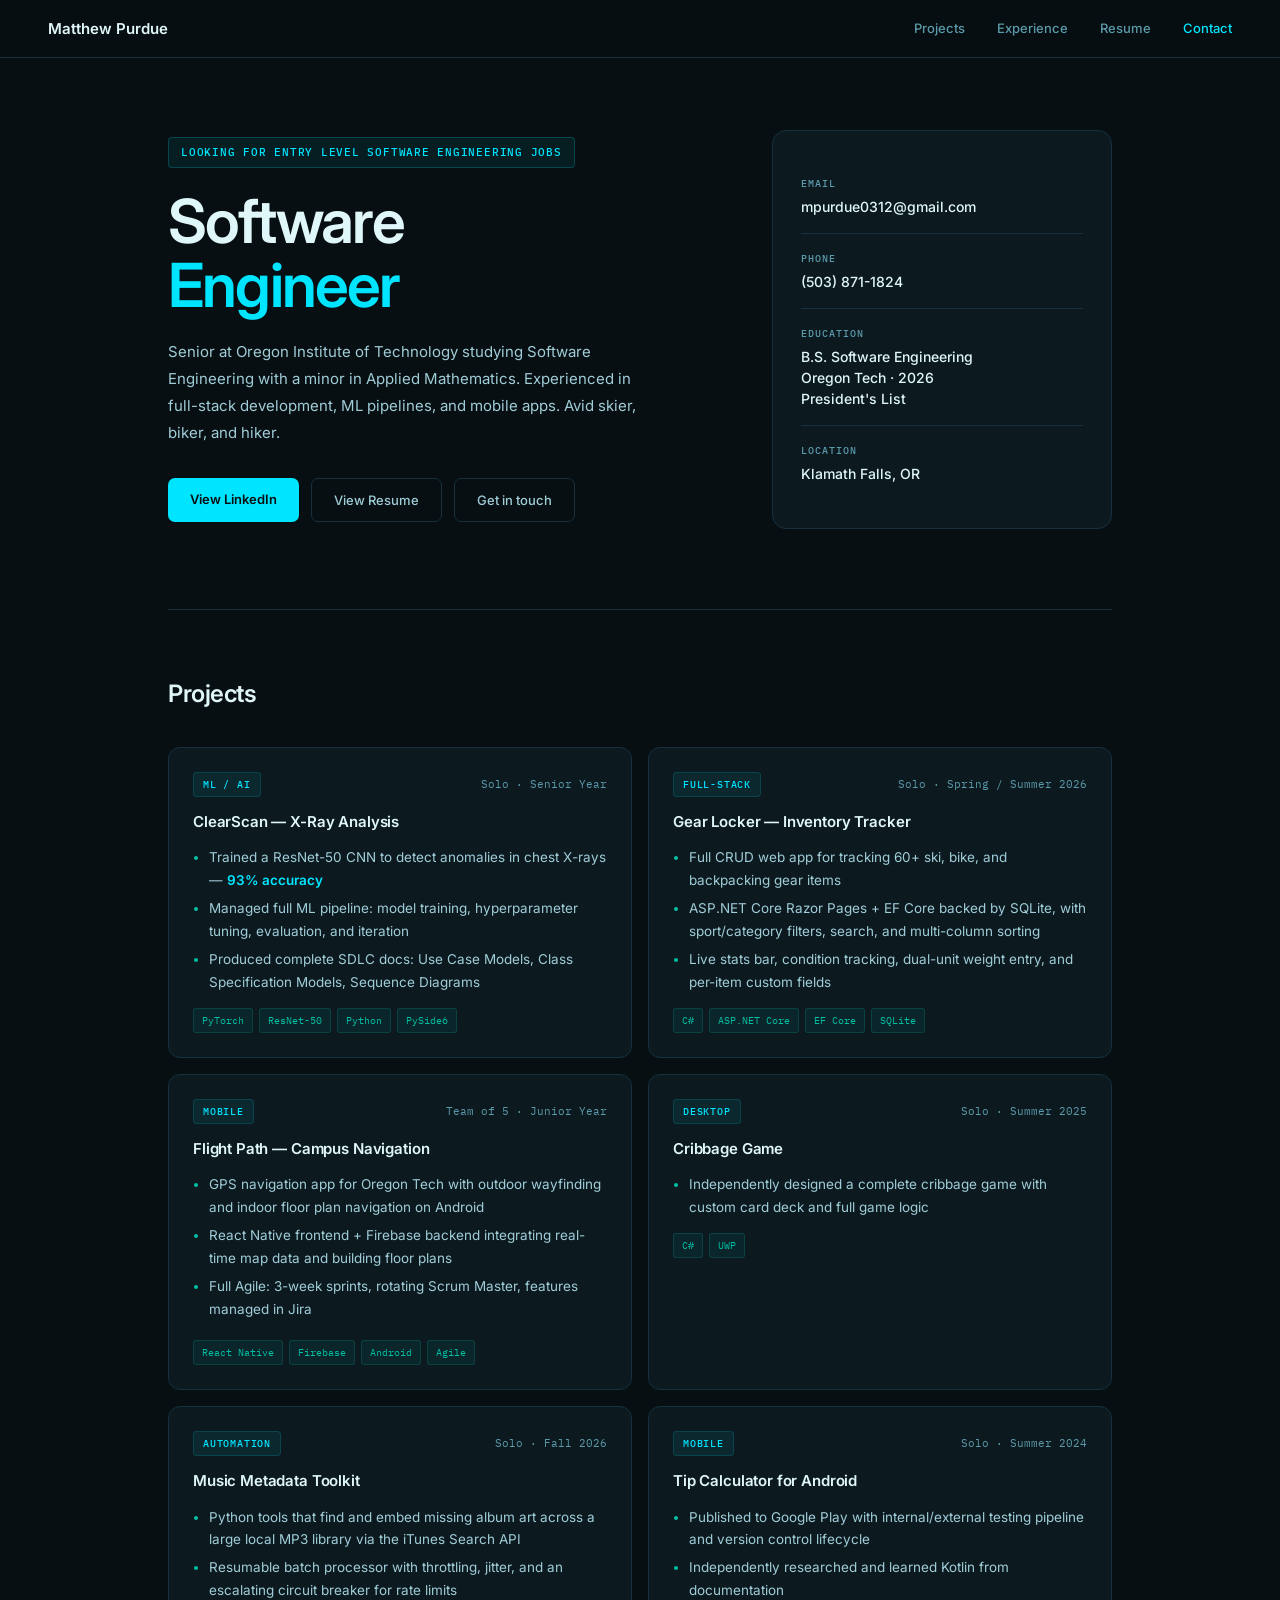
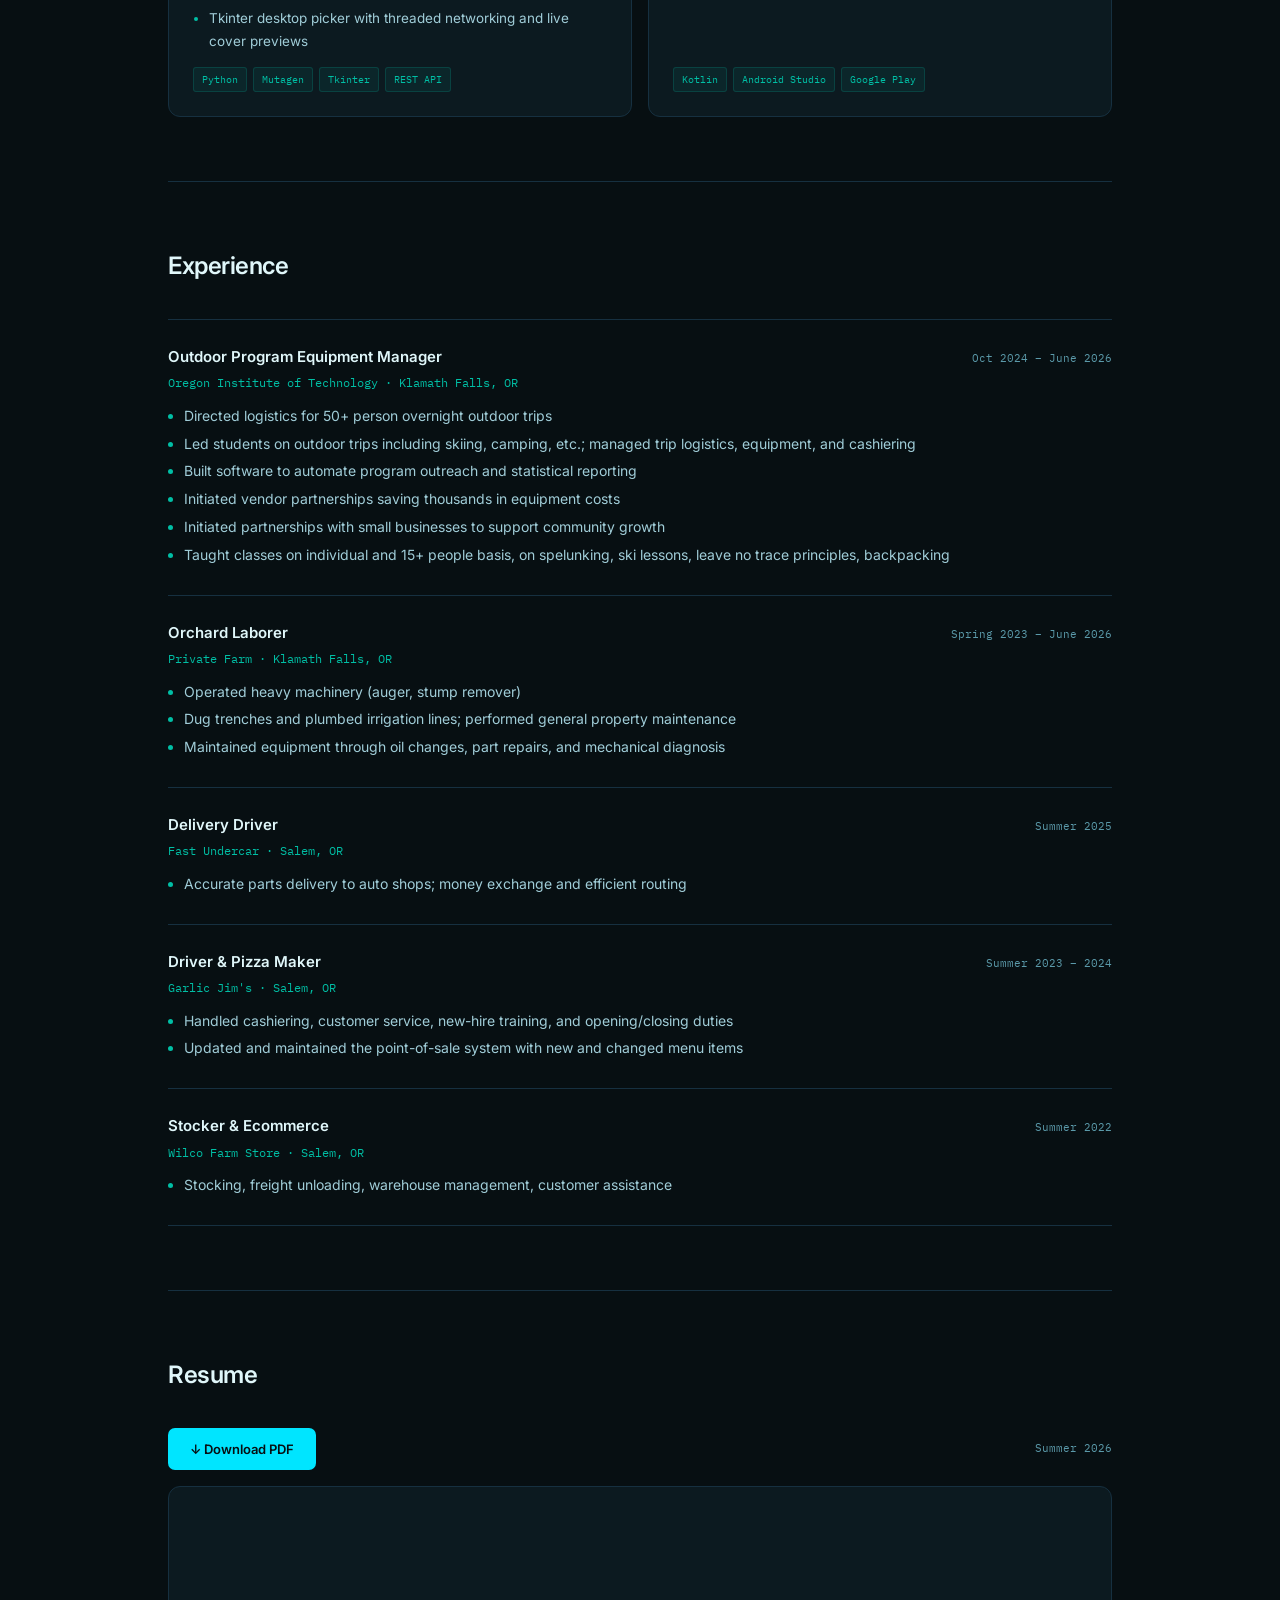
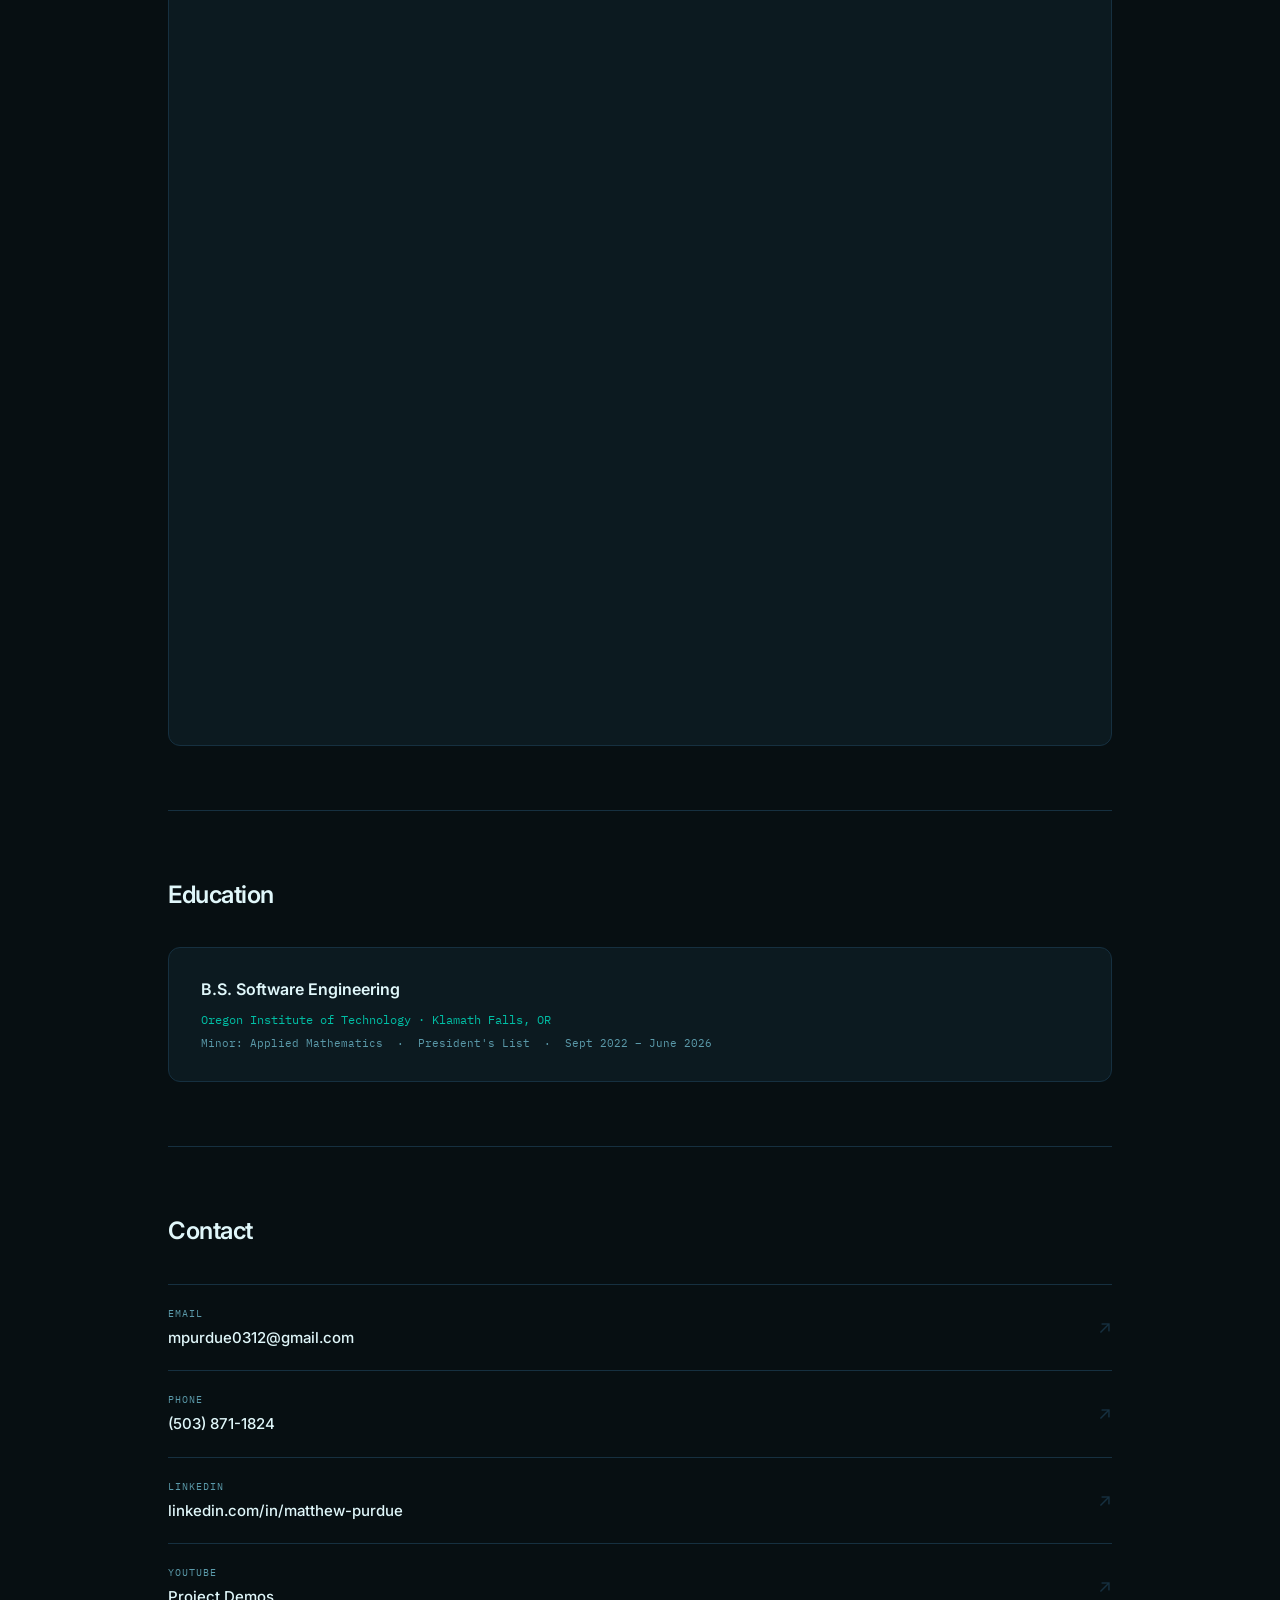
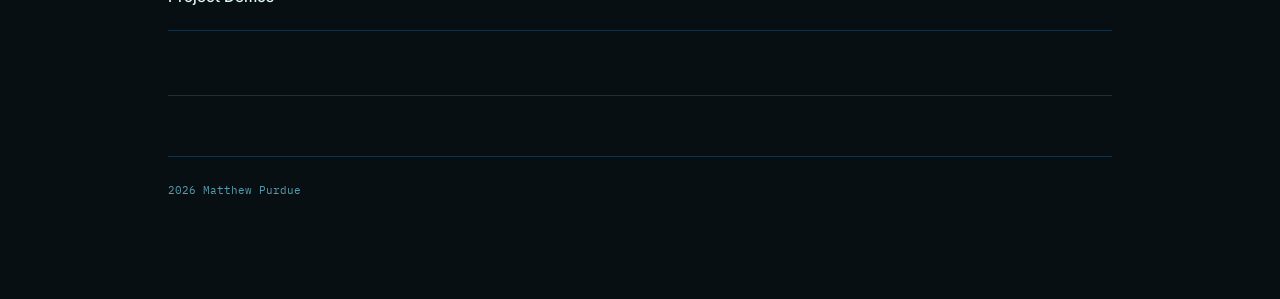
==== commit f3c62003: "added the button for metadata project" ====
--- a/wwwroot/index.html
+++ b/wwwroot/index.html
@@ -721,6 +721,25 @@
                     <div class="tag-row">
                         <span class="tag">C#</span>
                         <span class="tag">UWP</span>
+                    </div>
+                </a>
+
+                <a href="project-musicmetadata.html" class="project-card" style="text-decoration:none;display:block;">
+                    <div class="project-card-top">
+                        <span class="project-badge">Automation</span>
+                        <span class="project-meta">Solo · Fall 2026</span>
+                    </div>
+                    <h3>Music Metadata Toolkit</h3>
+                    <ul>
+                        <li>Python tools that find and embed missing album art across a large local MP3 library via the iTunes Search API</li>
+                        <li>Resumable batch processor with throttling, jitter, and an escalating circuit breaker for rate limits</li>
+                        <li>Tkinter desktop picker with threaded networking and live cover previews</li>
+                    </ul>
+                    <div class="tag-row">
+                        <span class="tag">Python</span>
+                        <span class="tag">Mutagen</span>
+                        <span class="tag">Tkinter</span>
+                        <span class="tag">REST API</span>
                     </div>
                 </a>
 
--- a/wwwroot/style.css
+++ b/wwwroot/style.css
@@ -1,4 +1,11 @@
-﻿*, *::before, *::after {
+﻿/* =====================================================================
+   style.css: one stylesheet for the whole site.
+   index.html uses <body class="home">; project-*.html pages need no class.
+   Page-specific variants are opt-in modifiers (see MEDIA below).
+   ===================================================================== */
+
+/* ---------- Reset, tokens, base ---------- */
+*, *::before, *::after {
     box-sizing: border-box;
     margin: 0;
     padding: 0;
@@ -30,7 +37,7 @@
     line-height: 1.7;
 }
 
-/* ── NAV ── */
+/* ---------- Nav ---------- */
 nav {
     position: sticky;
     top: 0;
@@ -49,6 +56,7 @@
     font-size: 15px;
     font-weight: 600;
     color: var(--text);
+    text-decoration: none;
 }
 
 .nav-links {
@@ -69,14 +77,123 @@
             color: var(--accent);
         }
 
-/* ── CONTAINER ── */
+.nav-back {
+    font-family: 'IBM Plex Mono', monospace;
+    font-size: 12px;
+    color: var(--muted);
+    text-decoration: none;
+    display: flex;
+    align-items: center;
+    gap: 6px;
+    transition: color 0.15s;
+}
+
+    .nav-back:hover {
+        color: var(--accent);
+    }
+
+/* ---------- Layout ---------- */
 .container {
-    max-width: 1040px;
+    max-width: 860px;
     margin: 0 auto;
     padding: 0 48px 100px;
 }
 
-/* ── HERO ── */
+.section {
+    padding: 52px 0;
+    border-bottom: 1px solid var(--border);
+}
+
+    .section:last-child {
+        border-bottom: none;
+    }
+
+.section-title {
+    font-size: 1.2rem;
+    font-weight: 600;
+    color: var(--text);
+    letter-spacing: -0.02em;
+    margin-bottom: 28px;
+}
+
+/* Homepage uses a wider container and larger section headings */
+.home .container {
+    max-width: 1040px;
+}
+
+.home .section {
+    padding: 64px 0;
+}
+
+.home .section-title {
+    font-size: 1.5rem;
+    margin-bottom: 32px;
+}
+
+/* ---------- Shared bits ---------- */
+.highlight {
+    color: var(--accent);
+    font-weight: 600;
+}
+
+.home .highlight {
+    font-weight: bolder;
+}
+/* homepage uses <strong class="highlight"> */
+
+.tag-row {
+    display: flex;
+    flex-wrap: wrap;
+    gap: 6px;
+}
+
+.tag {
+    font-family: 'IBM Plex Mono', monospace;
+    font-size: 10px;
+    color: var(--accent-g);
+    background: var(--accent-gbg);
+    border: 1px solid rgba(0, 191, 165, 0.18);
+    padding: 3px 8px;
+    border-radius: 3px;
+}
+
+.btn-primary {
+    font-size: 13px;
+    font-weight: 600;
+    padding: 10px 22px;
+    border-radius: 7px;
+    background: var(--accent);
+    color: var(--bg);
+    text-decoration: none;
+    transition: opacity 0.15s;
+}
+
+    .btn-primary:hover {
+        opacity: 0.88;
+    }
+
+.btn-ghost {
+    font-size: 13px;
+    font-weight: 500;
+    padding: 10px 22px;
+    border-radius: 7px;
+    background: transparent;
+    color: var(--dim);
+    border: 1px solid var(--border);
+    text-decoration: none;
+    transition: border-color 0.15s, color 0.15s;
+}
+
+    .btn-ghost:hover {
+        border-color: var(--accent);
+        color: var(--accent);
+    }
+
+/* =====================================================================
+   HOMEPAGE
+   ===================================================================== */
+
+/* ---------- Hero ---------- */
 .hero {
     display: grid;
     grid-template-columns: 1fr 340px;
@@ -125,49 +242,16 @@
 .hero-actions {
     display: flex;
     gap: 12px;
-}
-
-.btn-primary {
-    font-size: 13px;
-    font-weight: 600;
-    padding: 10px 22px;
-    border-radius: 7px;
-    background: var(--accent);
-    color: var(--bg);
-    text-decoration: none;
-    transition: opacity 0.15s;
-}
-
-    .btn-primary:hover {
-        opacity: 0.88;
-    }
-
-.btn-ghost {
-    font-size: 13px;
-    font-weight: 500;
-    padding: 10px 22px;
-    border-radius: 7px;
-    background: transparent;
-    color: var(--dim);
-    border: 1px solid var(--border);
-    text-decoration: none;
-    transition: border-color 0.15s, color 0.15s;
-}
-
-    .btn-ghost:hover {
-        border-color: var(--accent);
-        color: var(--accent);
-    }
-
-/* hero info card */
+    flex-wrap: wrap;
+}
+
 .hero-card {
     background: var(--surface);
     border: 1px solid var(--border);
     border-radius: 14px;
-    padding: 28px 28px;
+    padding: 28px;
     display: flex;
     flex-direction: column;
-    gap: 0;
 }
 
 .hero-card-row {
@@ -203,21 +287,7 @@
     color: var(--accent);
 }
 
-/* ── SECTIONS ── */
-.section {
-    padding: 64px 0;
-    border-bottom: 1px solid var(--border);
-}
-
-.section-title {
-    font-size: 1.5rem;
-    font-weight: 600;
-    color: var(--text);
-    letter-spacing: -0.02em;
-    margin-bottom: 32px;
-}
-
-/* ── PROJECTS GRID ── */
+/* ---------- Project cards ---------- */
 .projects-grid {
     display: grid;
     grid-template-columns: 1fr 1fr;
@@ -230,6 +300,9 @@
     border-radius: 12px;
     padding: 24px;
     transition: border-color 0.2s, transform 0.2s;
+    display: flex;
+    flex-direction: column;
+    position: relative;
 }
 
     .project-card:hover {
@@ -237,6 +310,12 @@
         transform: translateY(-2px);
     }
 
+a.project-card {
+    cursor: pointer;
+    color: inherit;
+    text-decoration: none;
+}
+
 .project-card-top {
     display: flex;
     justify-content: space-between;
@@ -244,6 +323,7 @@
     margin-bottom: 12px;
 }
 
+/* Card-sized badge; the larger hero version is defined under PROJECT PAGES */
 .project-badge {
     font-family: 'IBM Plex Mono', monospace;
     font-size: 10px;
@@ -274,6 +354,7 @@
 .project-card ul {
     padding-left: 16px;
     margin-bottom: 14px;
+    flex: 1;
 }
 
 .project-card li {
@@ -286,26 +367,6 @@
         color: var(--accent-g);
     }
 
-.highlight {
-    color: var(--accent);
-}
-
-.tag-row {
-    display: flex;
-    flex-wrap: wrap;
-    gap: 6px;
-}
-
-.tag {
-    font-family: 'IBM Plex Mono', monospace;
-    font-size: 10px;
-    color: var(--accent-g);
-    background: var(--accent-gbg);
-    border: 1px solid rgba(0, 191, 165, 0.18);
-    padding: 3px 8px;
-    border-radius: 3px;
-}
-
 .project-link {
     font-family: 'IBM Plex Mono', monospace;
     font-size: 11px;
@@ -320,7 +381,7 @@
         color: var(--accent);
     }
 
-/* ── EXPERIENCE ── */
+/* ---------- Experience ---------- */
 .exp-item {
     padding: 24px 0;
     border-bottom: 1px solid var(--border);
@@ -372,7 +433,7 @@
         color: var(--accent-g);
     }
 
-/* ── SKILLS ── */
+/* ---------- Skills ---------- */
 .skills-block {
     display: flex;
     flex-direction: column;
@@ -421,7 +482,7 @@
         color: var(--accent);
     }
 
-/* ── EDUCATION ── */
+/* ---------- Education ---------- */
 .edu-block {
     background: var(--surface);
     border: 1px solid var(--border);
@@ -449,7 +510,42 @@
     color: var(--muted);
 }
 
-/* ── CONTACT ── */
+/* ---------- Resume ---------- */
+.resume-wrapper {
+    display: flex;
+    flex-direction: column;
+    gap: 16px;
+}
+
+.resume-actions {
+    display: flex;
+    align-items: center;
+    justify-content: space-between;
+}
+
+.resume-hint {
+    font-family: 'IBM Plex Mono', monospace;
+    font-size: 11px;
+    color: var(--muted);
+}
+
+.resume-embed {
+    width: 100%;
+    height: 860px;
+    border: 1px solid var(--border);
+    border-radius: 12px;
+    overflow: hidden;
+    background: var(--surface);
+}
+
+    .resume-embed iframe {
+        width: 100%;
+        height: 100%;
+        border: none;
+        border-radius: 12px;
+    }
+
+/* ---------- Contact ---------- */
 .contact-list {
     display: flex;
     flex-direction: column;
@@ -504,7 +600,7 @@
     transform: translate(2px, -2px);
 }
 
-/* ── FOOTER ── */
+/* ---------- Footer ---------- */
 footer {
     margin-top: 60px;
     padding-top: 24px;
@@ -516,7 +612,367 @@
     color: var(--muted);
 }
 
-/* ── RESPONSIVE ── */
+/* =====================================================================
+   PROJECT PAGES
+   ===================================================================== */
+
+/* ---------- Hero ---------- */
+.project-hero {
+    padding: 60px 0 48px;
+    border-bottom: 1px solid var(--border);
+}
+
+    .project-hero .project-badge {
+        display: inline-block;
+        font-size: 11px;
+        letter-spacing: 0.07em;
+        border-color: rgba(0, 229, 255, 0.2);
+        padding: 5px 12px;
+        margin-bottom: 18px;
+    }
+
+    .project-hero h1 {
+        font-size: clamp(2rem, 4vw, 3rem);
+        font-weight: 600;
+        line-height: 1.1;
+        letter-spacing: -0.03em;
+        margin-bottom: 16px;
+    }
+
+        .project-hero h1 span {
+            color: var(--accent);
+        }
+
+    .project-hero .tag-row {
+        margin-bottom: 24px;
+    }
+
+.project-desc {
+    font-size: 15px;
+    color: var(--dim);
+    max-width: 620px;
+    line-height: 1.8;
+    margin-bottom: 28px;
+}
+
+.inline-link {
+    color: var(--accent);
+    text-decoration: none;
+    border-bottom: 1px solid rgba(0, 229, 255, 0.3);
+    transition: border-color 0.15s;
+}
+
+    .inline-link:hover {
+        border-color: var(--accent);
+    }
+
+.meta-row {
+    display: flex;
+    flex-wrap: wrap;
+    gap: 24px;
+    margin-bottom: 28px;
+}
+
+.meta-item {
+    display: flex;
+    flex-direction: column;
+    gap: 3px;
+}
+
+.meta-label {
+    font-family: 'IBM Plex Mono', monospace;
+    font-size: 10px;
+    letter-spacing: 0.1em;
+    text-transform: uppercase;
+    color: var(--muted);
+}
+
+.meta-value {
+    font-size: 13px;
+    font-weight: 500;
+    color: var(--text);
+}
+
+/* Demo button. A <span> version means "not available yet" (muted, no link). */
+.btn-demo {
+    display: inline-flex;
+    align-items: center;
+    gap: 8px;
+    font-size: 13px;
+    font-weight: 600;
+    padding: 10px 22px;
+    border-radius: 7px;
+    background: var(--accent);
+    color: var(--bg);
+    text-decoration: none;
+    transition: opacity 0.15s;
+    margin-top: 8px;
+}
+
+    .btn-demo:hover {
+        opacity: 0.88;
+    }
+
+span.btn-demo {
+    background: var(--surface);
+    color: var(--muted);
+    border: 1px solid var(--border);
+    transition: none;
+}
+
+    span.btn-demo:hover {
+        opacity: 1;
+    }
+
+/* ---------- Media ---------- */
+/* Default: two columns, 260px-tall contained images, click to zoom.
+   Modifiers on .media-grid:
+     .wide     single column (video embeds)
+     .portrait phone screenshots, 9:16
+     .natural  images at their natural height */
+.media-grid {
+    display: grid;
+    grid-template-columns: 1fr 1fr;
+    gap: 16px;
+}
+
+    .media-grid.wide {
+        grid-template-columns: 1fr;
+    }
+
+.media-item {
+    background: var(--surface);
+    border: 1px solid var(--border);
+    border-radius: 12px;
+    overflow: hidden;
+}
+
+    .media-item img,
+    .media-item video {
+        width: 100%;
+        display: block;
+        height: 260px;
+        object-fit: contain;
+        background: var(--surface2);
+        cursor: zoom-in;
+        transition: opacity 0.15s;
+    }
+
+        .media-item img:hover {
+            opacity: 0.88;
+        }
+
+    .media-item iframe {
+        width: 100%;
+        display: block;
+        aspect-ratio: 16/9;
+        border: none;
+    }
+
+.media-grid.natural .media-item img,
+.media-grid.natural .media-item video {
+    height: auto;
+    background: none;
+}
+
+.media-grid.portrait .media-item img,
+.media-grid.portrait .media-item video {
+    height: auto;
+    aspect-ratio: 9/16;
+    object-fit: cover;
+    background: none;
+}
+
+.media-grid.portrait .media-item.wide img {
+    aspect-ratio: 16/9;
+}
+
+.media-caption {
+    padding: 12px 16px;
+    font-family: 'IBM Plex Mono', monospace;
+    font-size: 11px;
+    color: var(--muted);
+    border-top: 1px solid var(--border);
+}
+
+.img-placeholder {
+    background: var(--surface2);
+    aspect-ratio: 16/9;
+    display: flex;
+    align-items: center;
+    justify-content: center;
+    flex-direction: column;
+    gap: 8px;
+    color: var(--muted);
+}
+
+    .img-placeholder span {
+        font-family: 'IBM Plex Mono', monospace;
+        font-size: 11px;
+    }
+
+.media-grid.portrait .img-placeholder {
+    aspect-ratio: 9/16;
+}
+
+/* ---------- Feature cards ---------- */
+.feature-list {
+    display: flex;
+    flex-direction: column;
+    gap: 20px;
+}
+
+.feature-item {
+    background: var(--surface);
+    border: 1px solid var(--border);
+    border-radius: 10px;
+    padding: 20px 24px;
+}
+
+    .feature-item h4 {
+        font-size: 14px;
+        font-weight: 600;
+        color: var(--text);
+        margin-bottom: 6px;
+    }
+
+    .feature-item p {
+        font-size: 13.5px;
+        color: var(--dim);
+    }
+
+.script-file {
+    display: inline-block;
+    font-family: 'IBM Plex Mono', monospace;
+    font-size: 11px;
+    color: var(--accent);
+    background: var(--accent-bg);
+    border: 1px solid rgba(0, 229, 255, 0.15);
+    padding: 2px 8px;
+    border-radius: 4px;
+    margin-bottom: 10px;
+}
+
+/* ---------- Stats ---------- */
+.stats-row {
+    display: grid;
+    grid-template-columns: repeat(3, 1fr);
+    gap: 16px;
+}
+
+.stat-card {
+    background: var(--surface);
+    border: 1px solid var(--border);
+    border-radius: 10px;
+    padding: 20px 24px;
+    text-align: center;
+}
+
+.stat-num {
+    font-size: 2rem;
+    font-weight: 600;
+    color: var(--accent);
+    letter-spacing: -0.03em;
+    line-height: 1;
+}
+
+.stat-label {
+    font-family: 'IBM Plex Mono', monospace;
+    font-size: 11px;
+    color: var(--muted);
+    margin-top: 6px;
+}
+
+/* ---------- "How it works" flow ---------- */
+.flow {
+    display: grid;
+    grid-template-columns: repeat(4, 1fr);
+    gap: 12px;
+}
+
+.flow-step {
+    background: var(--surface);
+    border: 1px solid var(--border);
+    border-radius: 10px;
+    padding: 16px 18px;
+}
+
+.flow-num {
+    font-family: 'IBM Plex Mono', monospace;
+    font-size: 11px;
+    color: var(--accent-g);
+    margin-bottom: 6px;
+}
+
+.flow-step p {
+    font-size: 13px;
+    color: var(--dim);
+    line-height: 1.5;
+}
+
+/* ---------- Motivation ---------- */
+.motivation {
+    background: var(--surface);
+    border: 1px solid var(--border);
+    border-left: 3px solid var(--accent-g);
+    border-radius: 10px;
+    padding: 22px 26px;
+}
+
+    .motivation p {
+        font-size: 14.5px;
+        color: var(--dim);
+        line-height: 1.8;
+    }
+
+        .motivation p + p {
+            margin-top: 12px;
+        }
+
+/* ---------- Lightbox ---------- */
+.lightbox {
+    display: none;
+    position: fixed;
+    inset: 0;
+    z-index: 1000;
+    background: rgba(0, 0, 0, 0.92);
+    backdrop-filter: blur(6px);
+    align-items: center;
+    justify-content: center;
+    cursor: zoom-out;
+}
+
+    .lightbox.open {
+        display: flex;
+    }
+
+    .lightbox img {
+        max-width: 92vw;
+        max-height: 90vh;
+        object-fit: contain;
+        border-radius: 8px;
+        box-shadow: 0 0 80px rgba(0, 229, 255, 0.1);
+    }
+
+.lightbox-close {
+    position: absolute;
+    top: 20px;
+    right: 28px;
+    font-size: 28px;
+    color: var(--muted);
+    cursor: pointer;
+    font-family: 'IBM Plex Mono', monospace;
+    line-height: 1;
+    transition: color 0.15s;
+}
+
+    .lightbox-close:hover {
+        color: var(--accent);
+    }
+
+/* =====================================================================
+   RESPONSIVE
+   ===================================================================== */
 @media (max-width: 800px) {
     nav {
         padding: 0 20px;
@@ -554,8 +1010,33 @@
         gap: 10px;
     }
 
+    .resume-actions {
+        flex-direction: column;
+        align-items: flex-start;
+        gap: 12px;
+    }
+
     footer {
         flex-direction: column;
         gap: 4px;
     }
 }
+
+@media (max-width: 700px) {
+    .media-grid {
+        grid-template-columns: 1fr;
+    }
+
+    .stats-row {
+        grid-template-columns: 1fr 1fr;
+    }
+
+        .stats-row.stack {
+            grid-template-columns: 1fr;
+        }
+    /* long values, e.g. "1000×1000" */
+
+    .flow {
+        grid-template-columns: 1fr 1fr;
+    }
+}
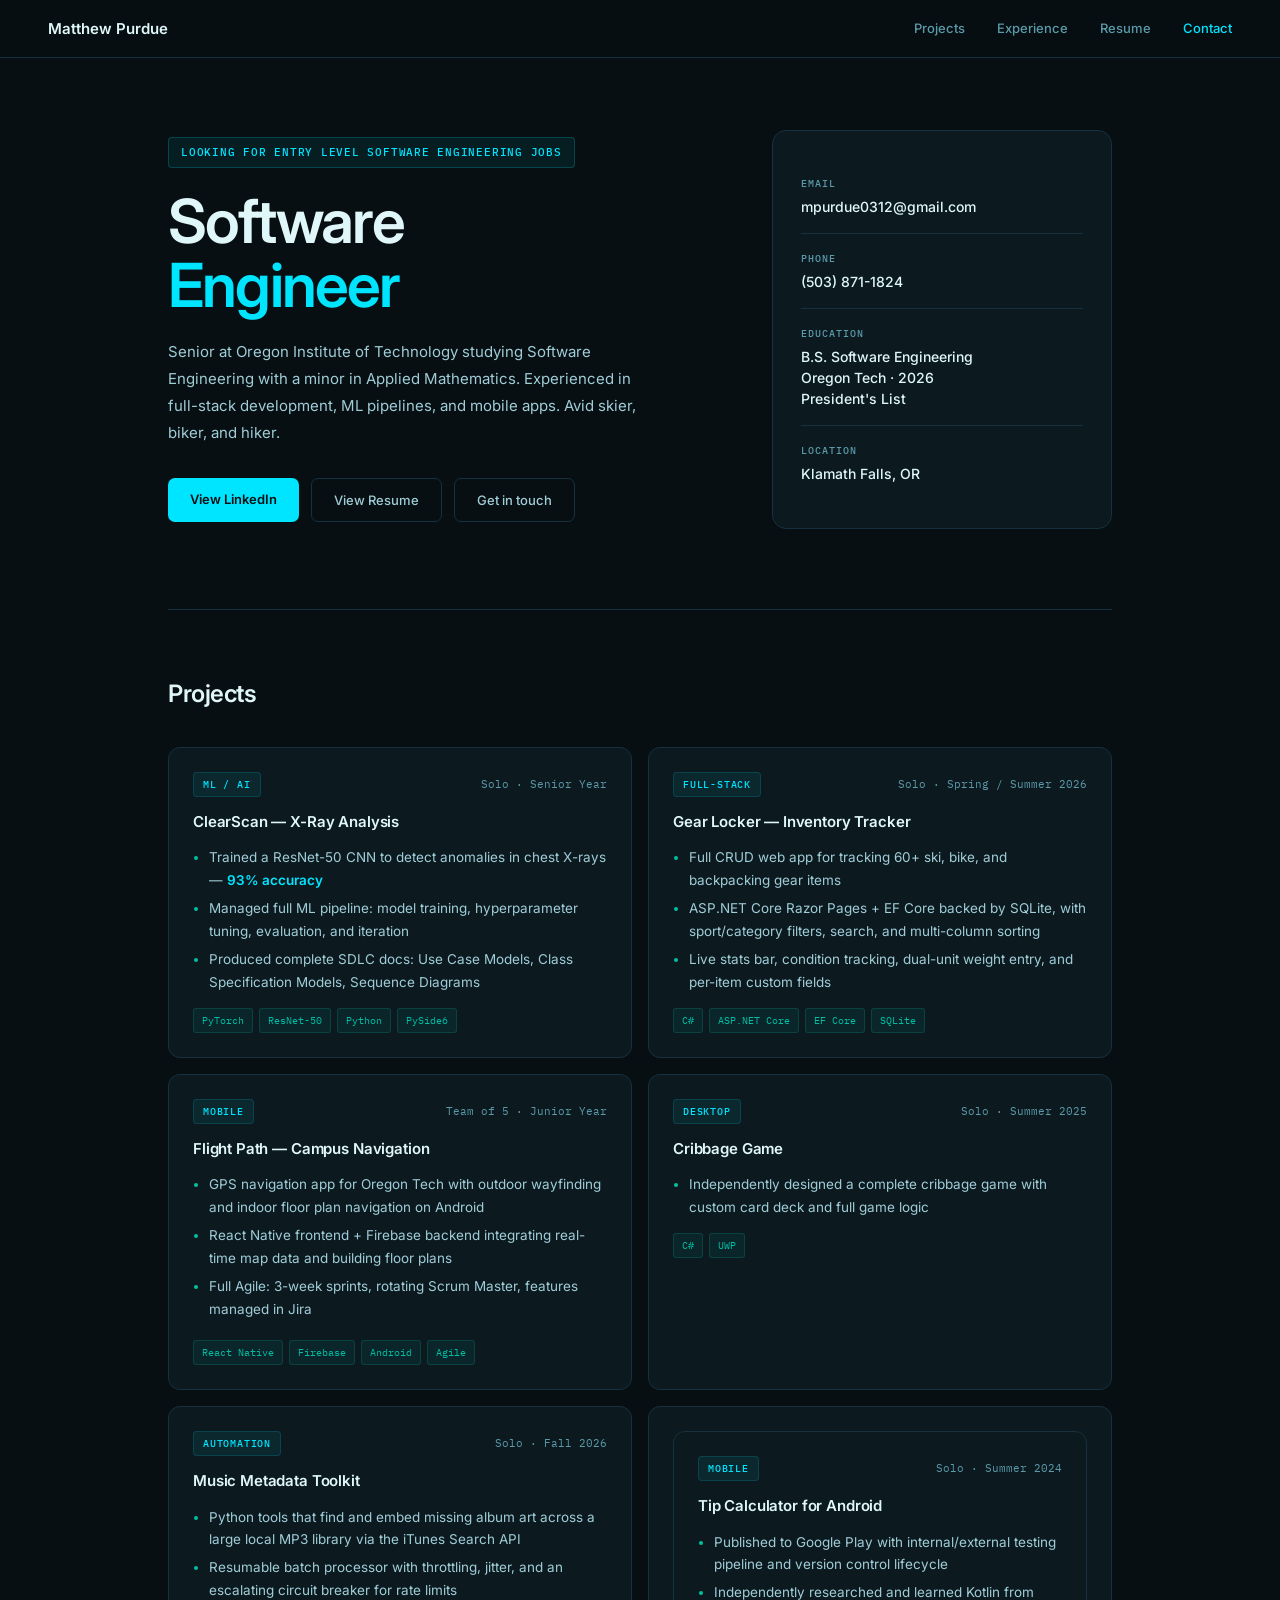
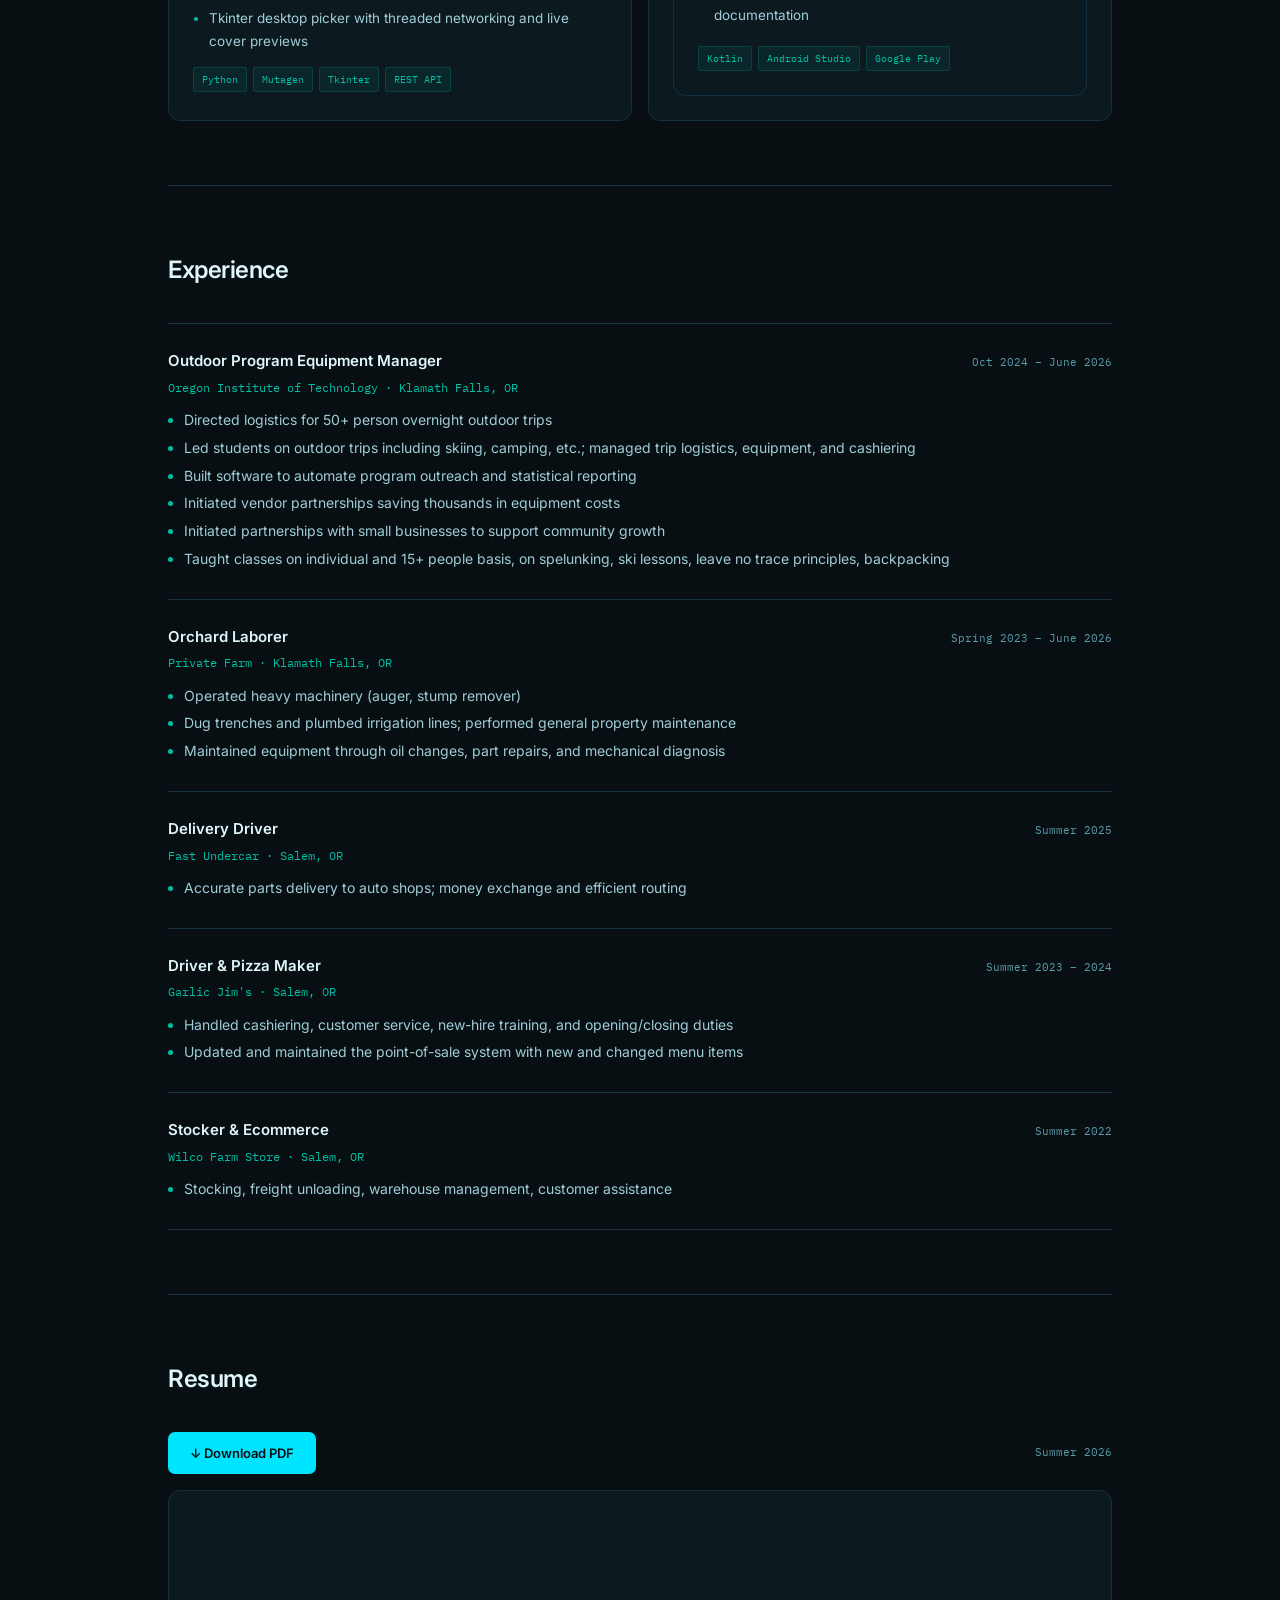
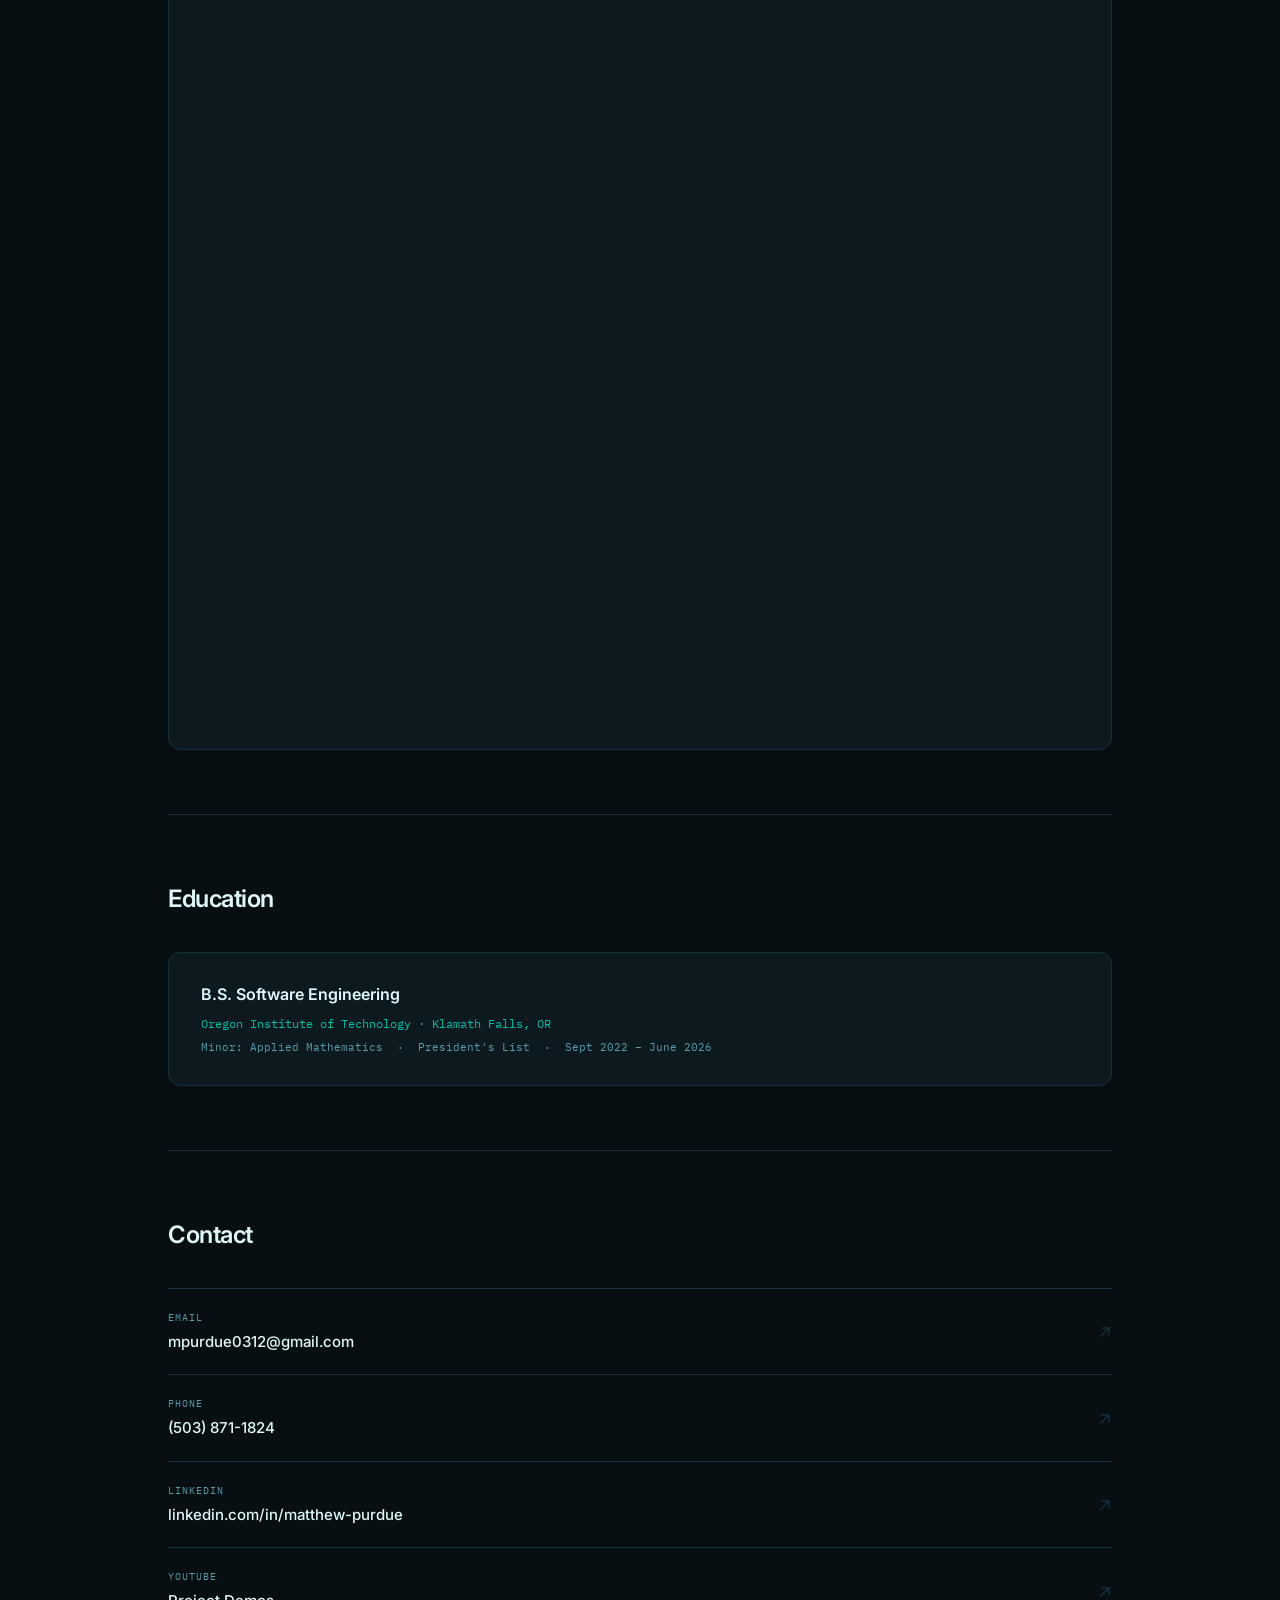
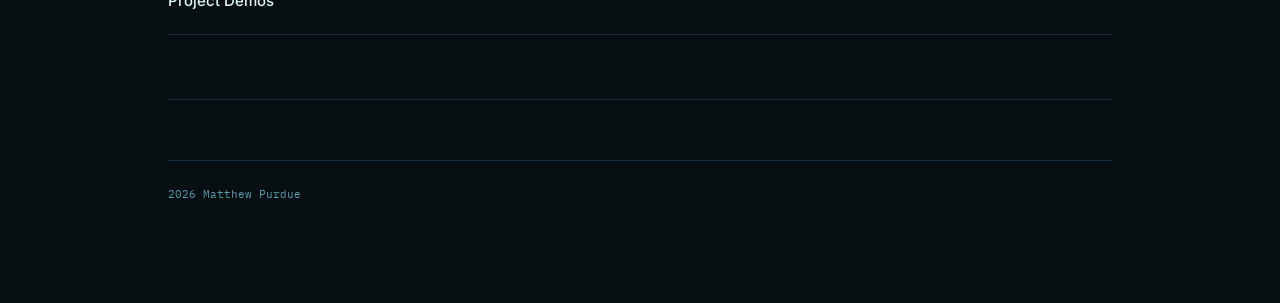
==== commit cb4a6b6b: "Added button for tip calculator" ====
--- a/wwwroot/index.html
+++ b/wwwroot/index.html
@@ -743,23 +743,24 @@
                     </div>
                 </a>
 
-                <div class="project-card">
-                    <div class="project-card-top">
-                        <span class="project-badge">Mobile</span>
-                        <span class="project-meta">Solo · Summer 2024</span>
-                    </div>
-                    <h3>Tip Calculator for Android</h3>
-                    <ul>
-                        <li>Published to Google Play with internal/external testing pipeline and version control lifecycle</li>
-                        <li>Independently researched and learned Kotlin from documentation</li>
-                    </ul>
-                    <div class="tag-row">
-                        <span class="tag">Kotlin</span>
-                        <span class="tag">Android Studio</span>
-                        <span class="tag">Google Play</span>
-                    </div>
-                </div>
-
+                <a href="project-tipcalc.html" class="project-card" style="text-decoration:none;display:block;">
+                    <div class="project-card">
+                        <div class="project-card-top">
+                            <span class="project-badge">Mobile</span>
+                            <span class="project-meta">Solo · Summer 2024</span>
+                        </div>
+                        <h3>Tip Calculator for Android</h3>
+                        <ul>
+                            <li>Published to Google Play with internal/external testing pipeline and version control lifecycle</li>
+                            <li>Independently researched and learned Kotlin from documentation</li>
+                        </ul>
+                        <div class="tag-row">
+                            <span class="tag">Kotlin</span>
+                            <span class="tag">Android Studio</span>
+                            <span class="tag">Google Play</span>
+                        </div>
+                    </div>
+                </a>
             </div>
         </section>
 
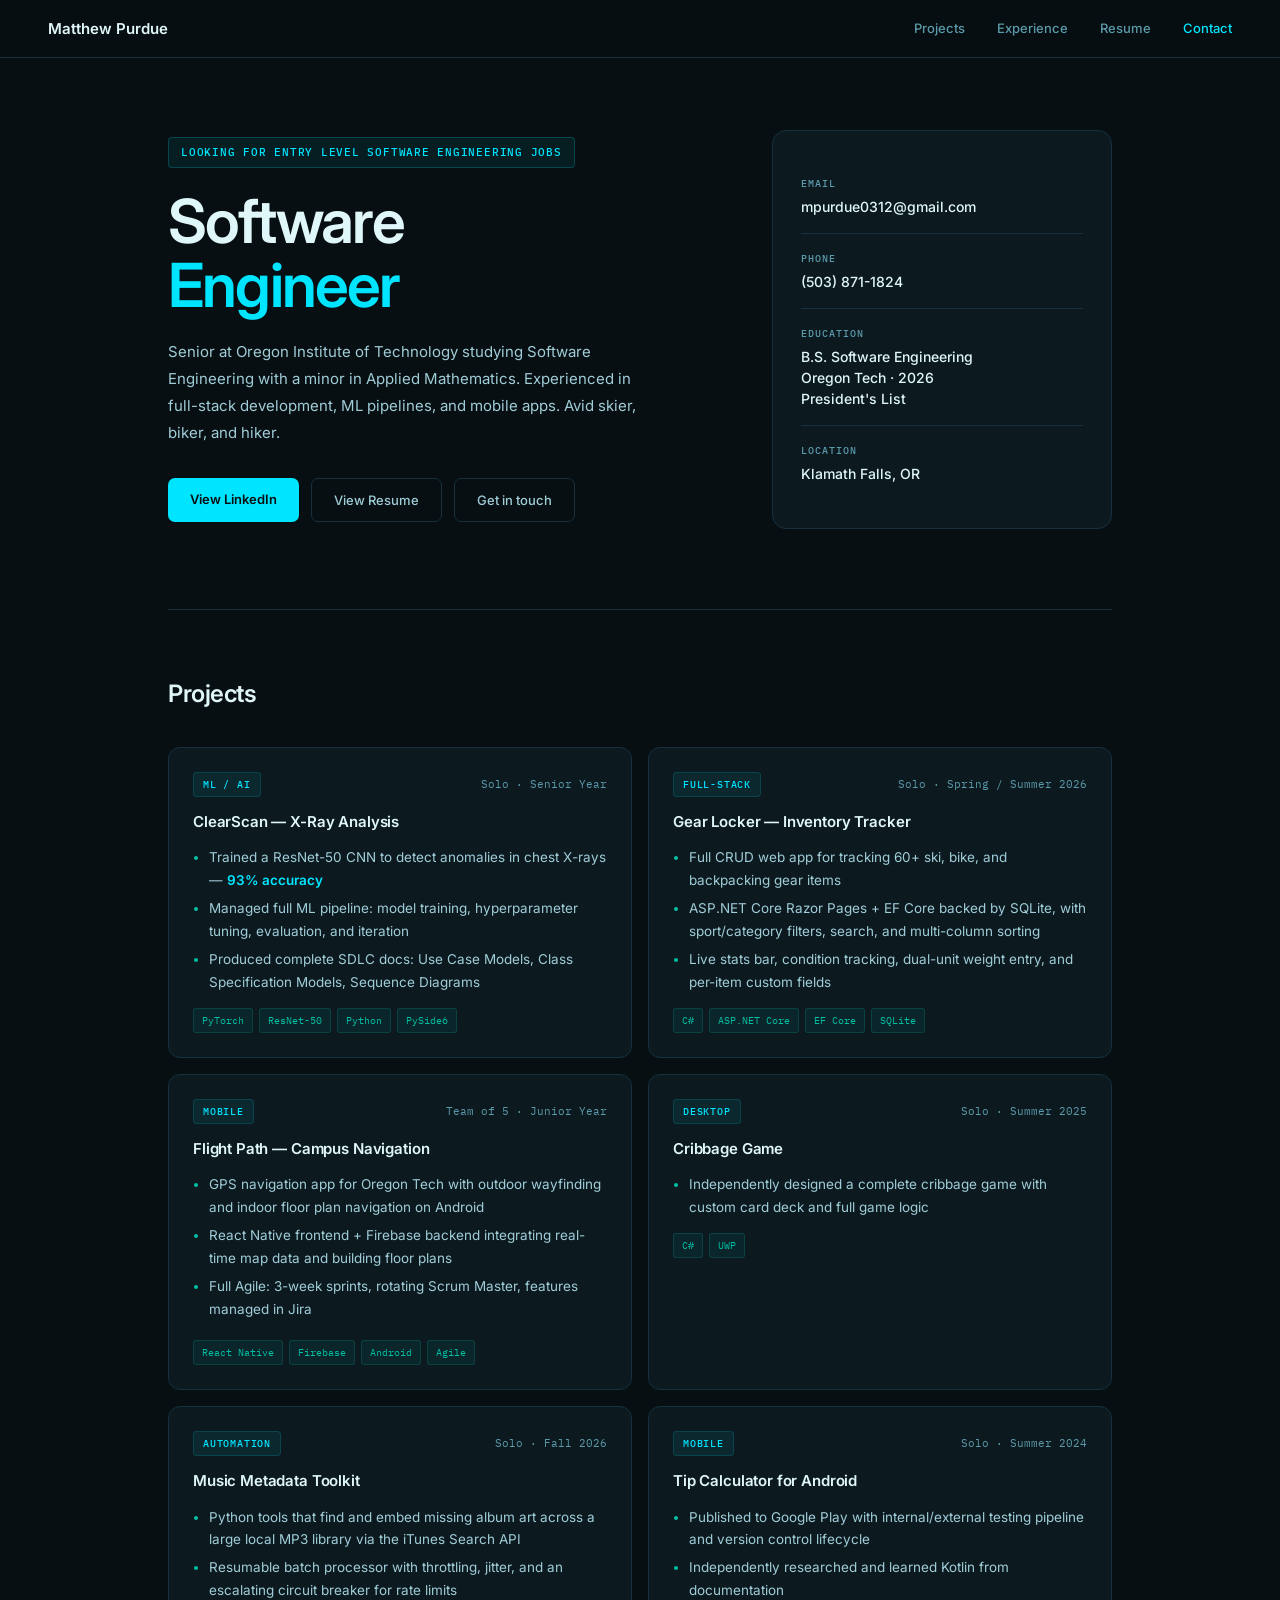
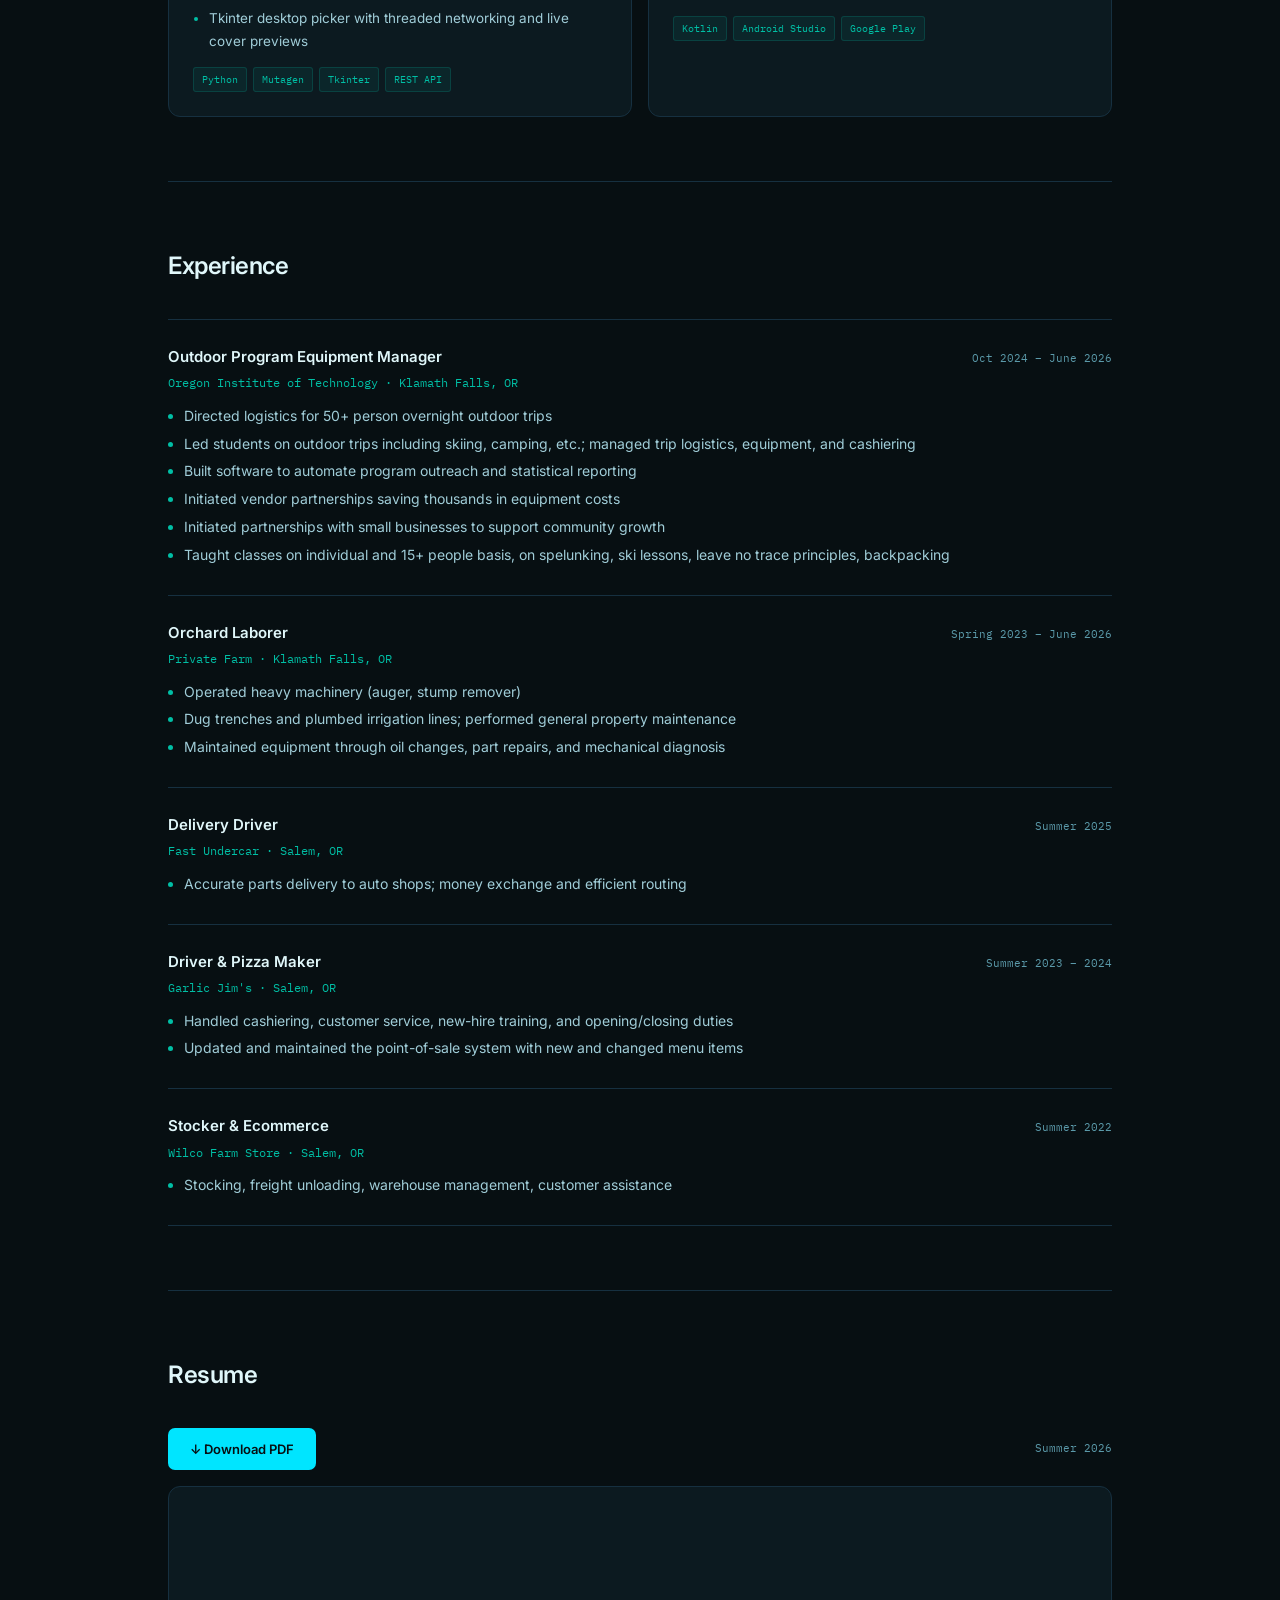
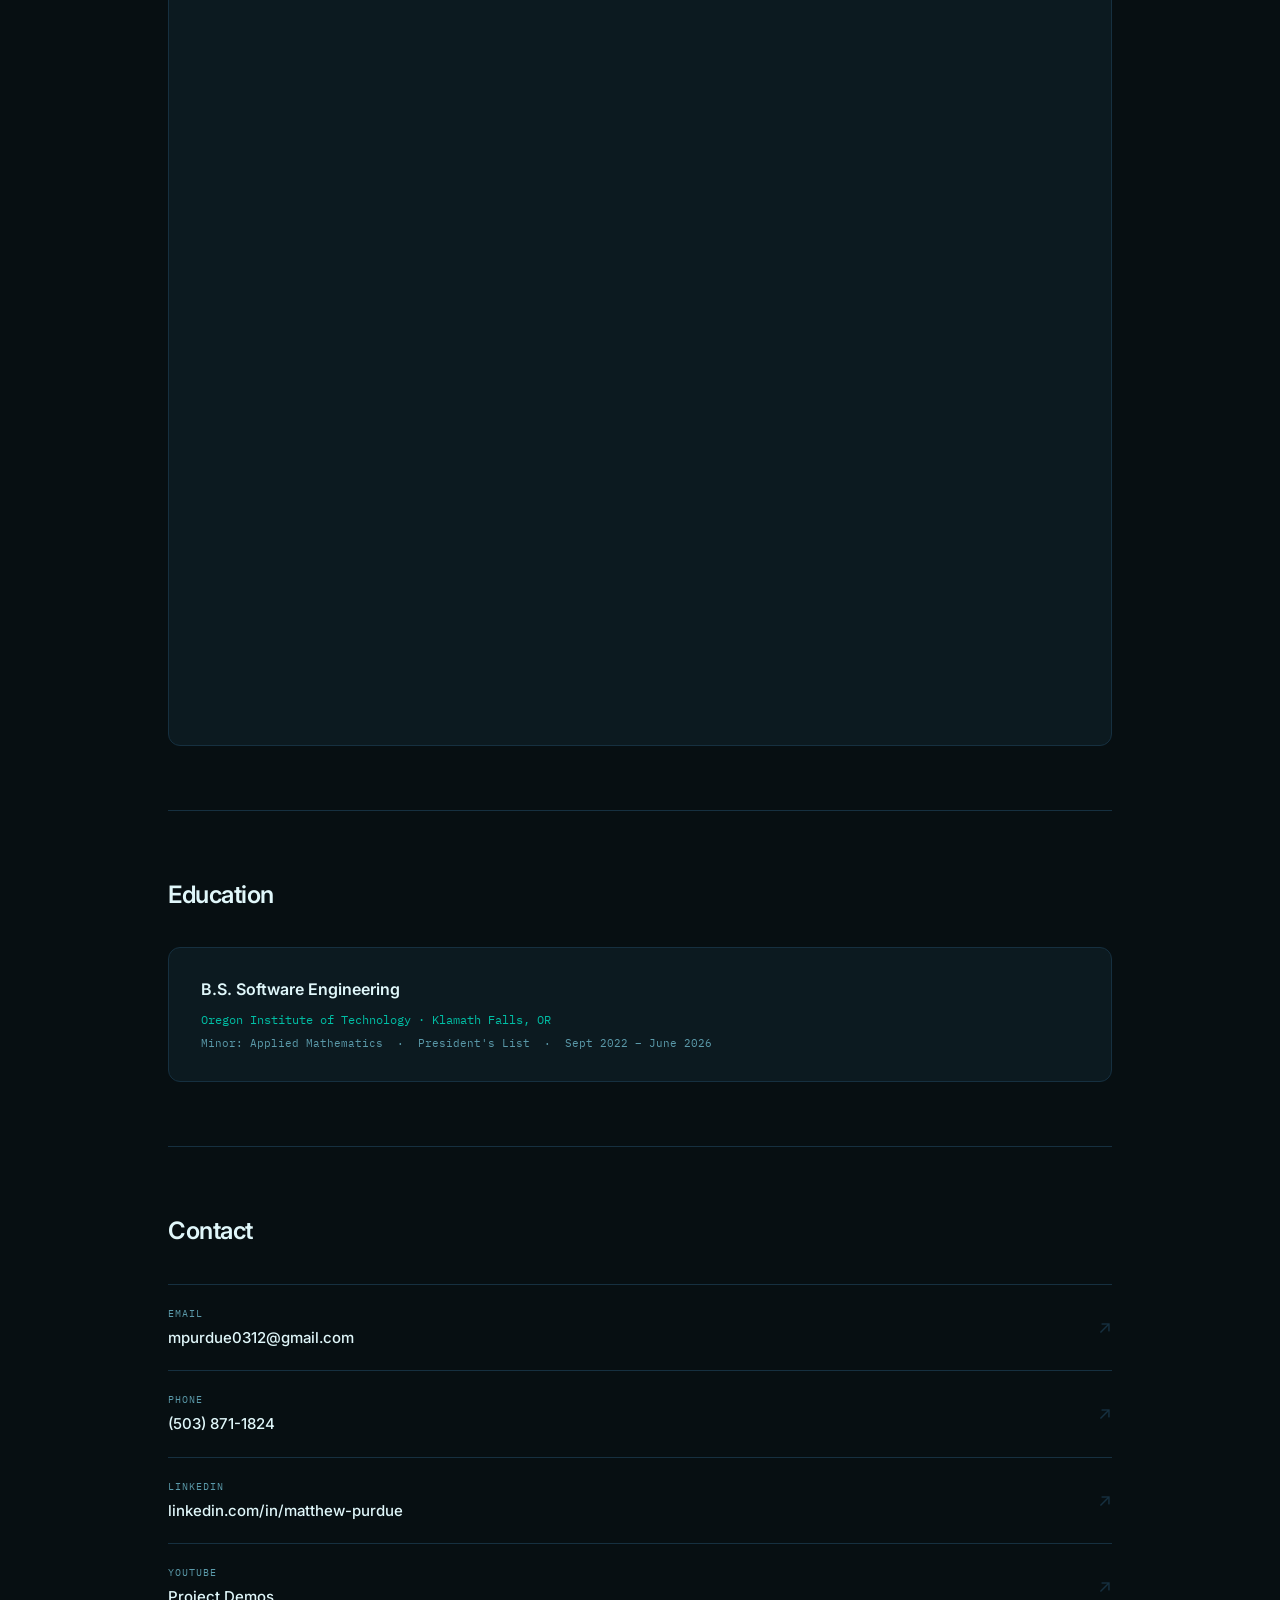
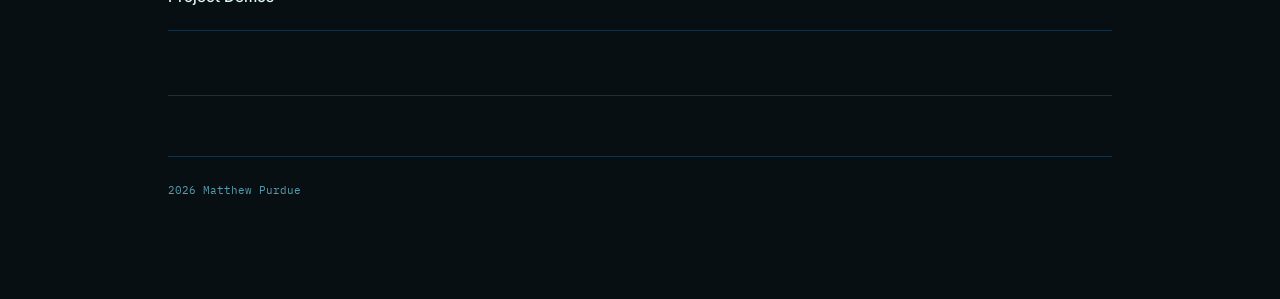
==== commit dcd90d42: "Fixed a double div issue" ====
--- a/wwwroot/index.html
+++ b/wwwroot/index.html
@@ -744,7 +744,6 @@
                 </a>
 
                 <a href="project-tipcalc.html" class="project-card" style="text-decoration:none;display:block;">
-                    <div class="project-card">
                         <div class="project-card-top">
                             <span class="project-badge">Mobile</span>
                             <span class="project-meta">Solo · Summer 2024</span>
@@ -759,7 +758,6 @@
                             <span class="tag">Android Studio</span>
                             <span class="tag">Google Play</span>
                         </div>
-                    </div>
                 </a>
             </div>
         </section>
--- a/wwwroot/style.css
+++ b/wwwroot/style.css
@@ -736,7 +736,9 @@
     gap: 16px;
 }
 
-    .media-grid.wide {
+    /* Single column for video embeds: explicit .wide, or automatic when the grid holds an iframe */
+    .media-grid.wide,
+    .media-grid:has(> .media-item > iframe) {
         grid-template-columns: 1fr;
     }
 
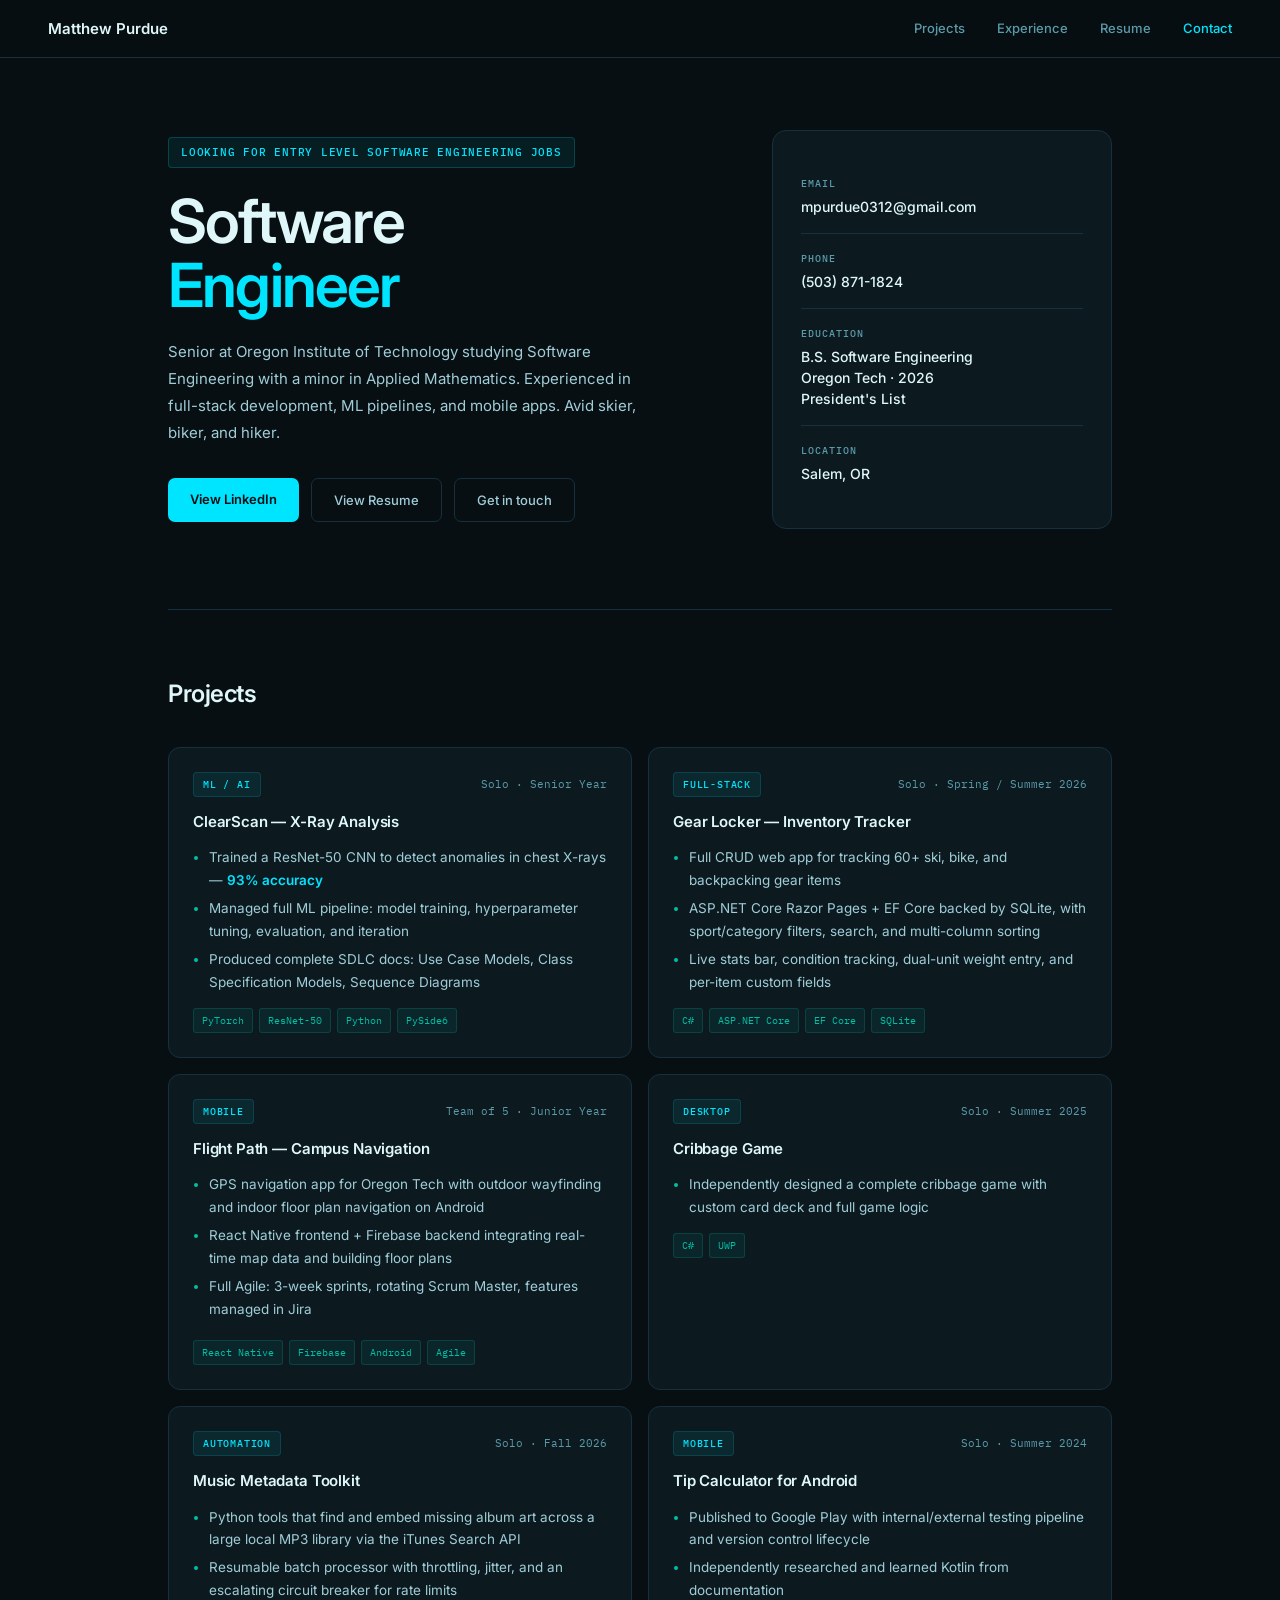
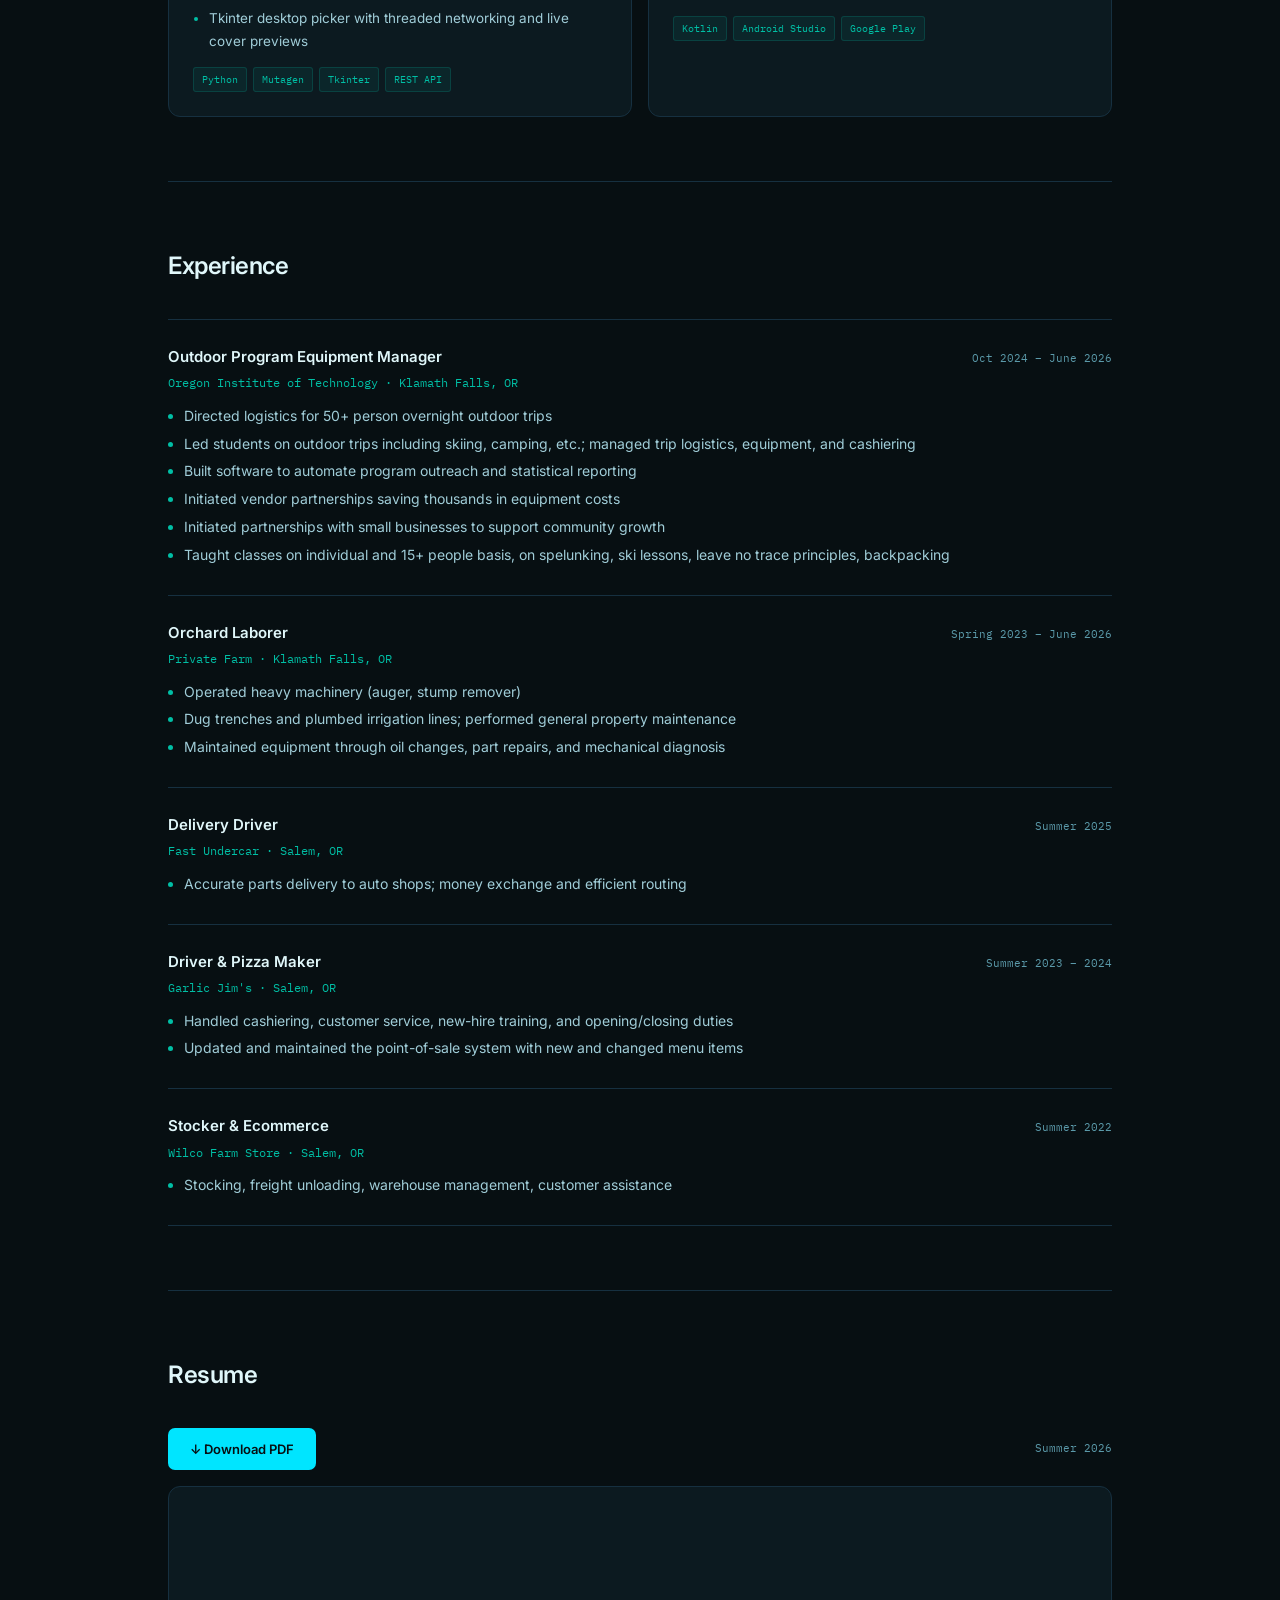
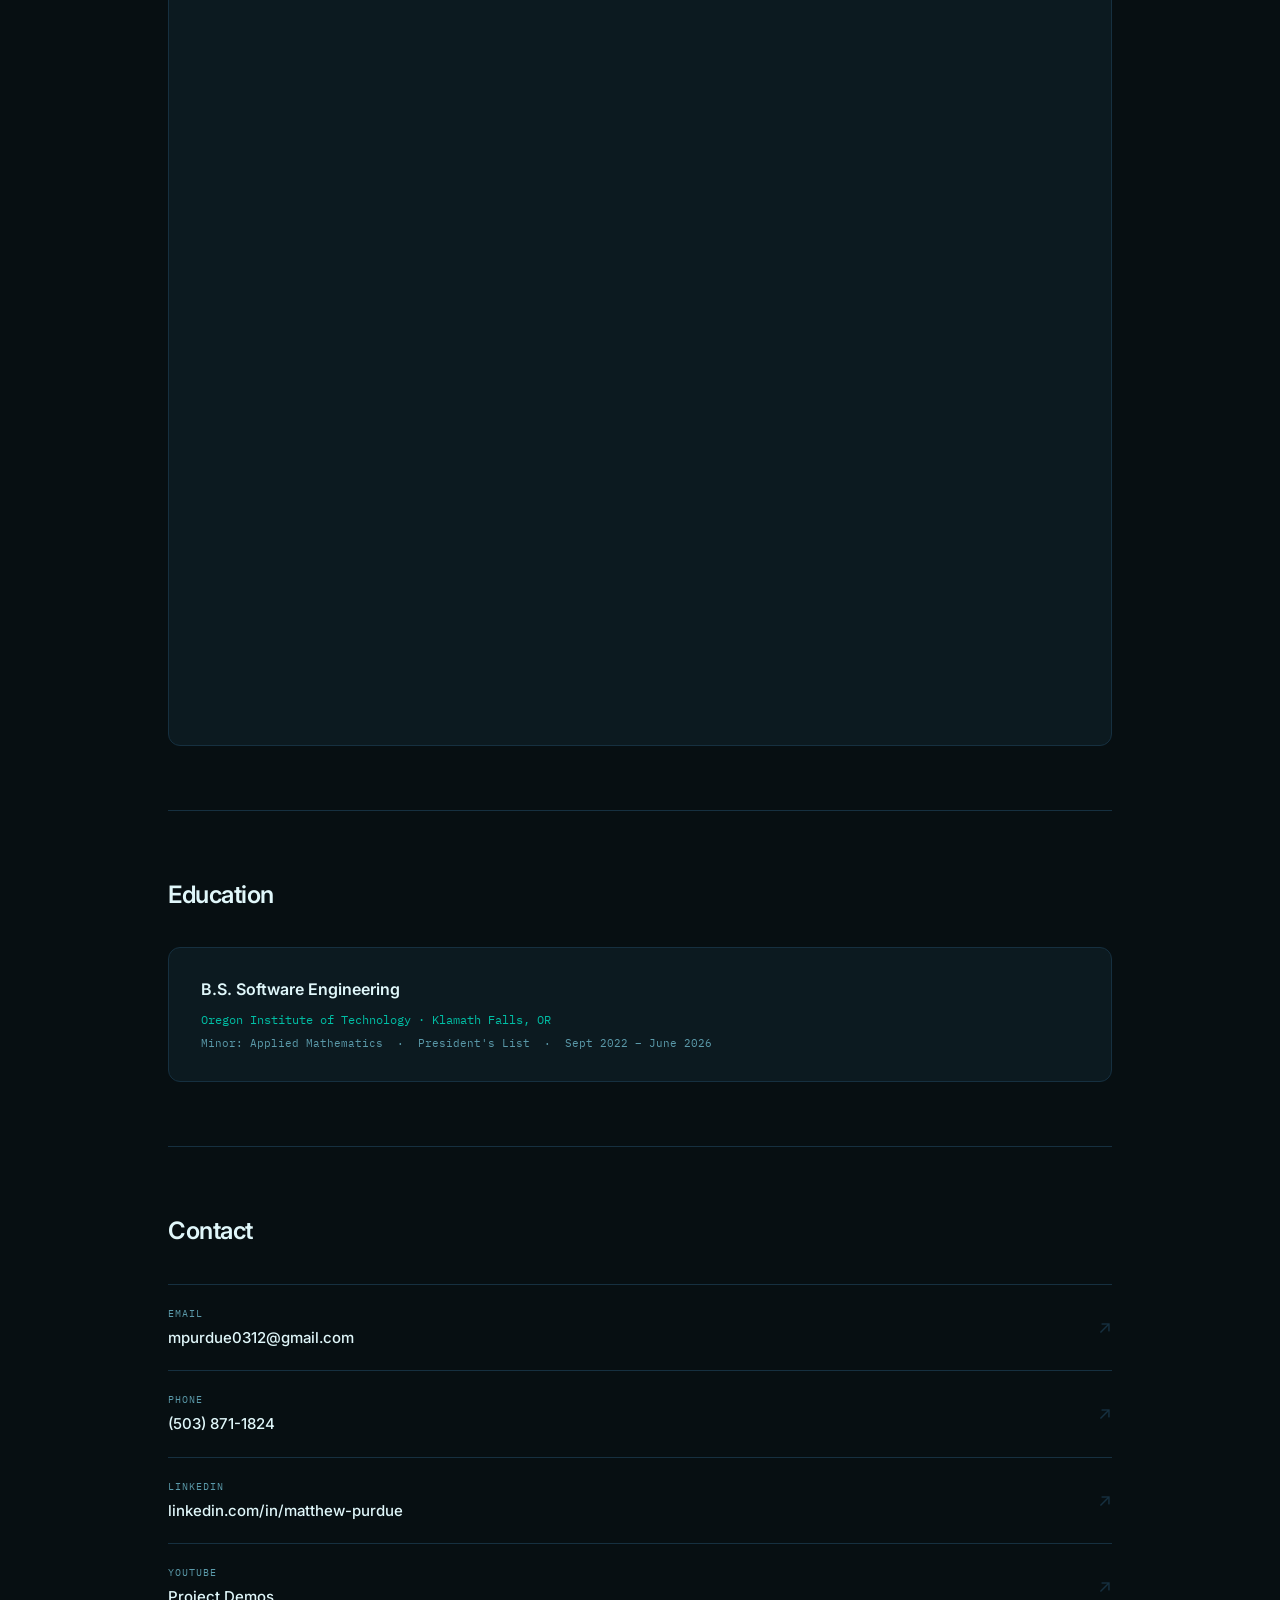
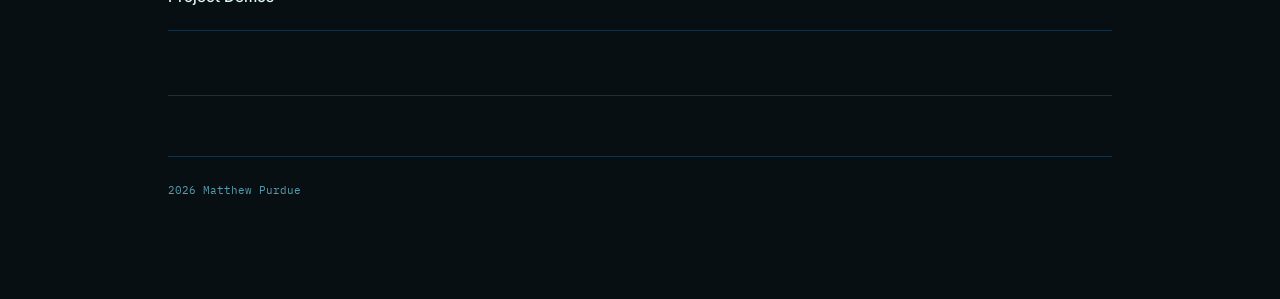
==== commit 9e47f565: "Changed location to salem" ====
--- a/wwwroot/index.html
+++ b/wwwroot/index.html
@@ -642,7 +642,7 @@
                 <div class="hero-card-divider"></div>
                 <div class="hero-card-row">
                     <span class="card-label">Location</span>
-                    <span class="card-value">Klamath Falls, OR</span>
+                    <span class="card-value">Salem, OR</span>
                 </div>
             </div>
         </section>
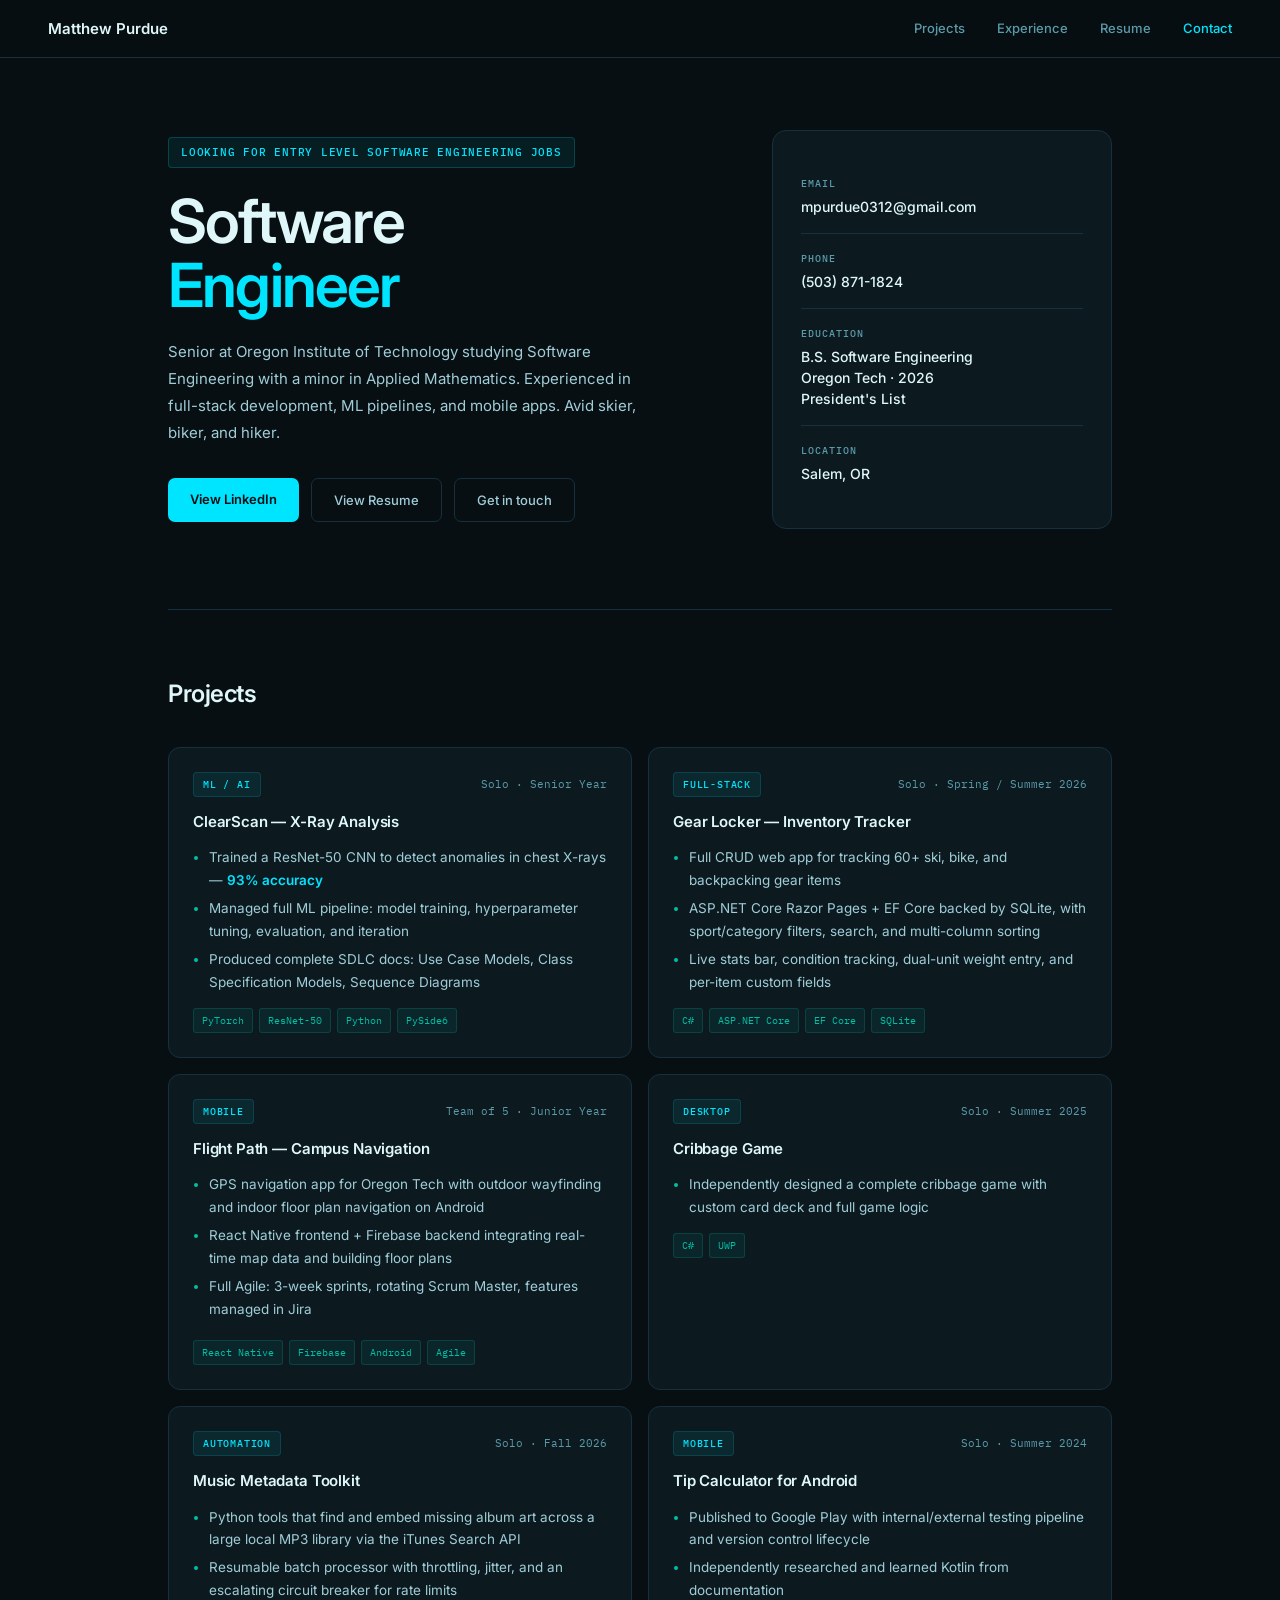
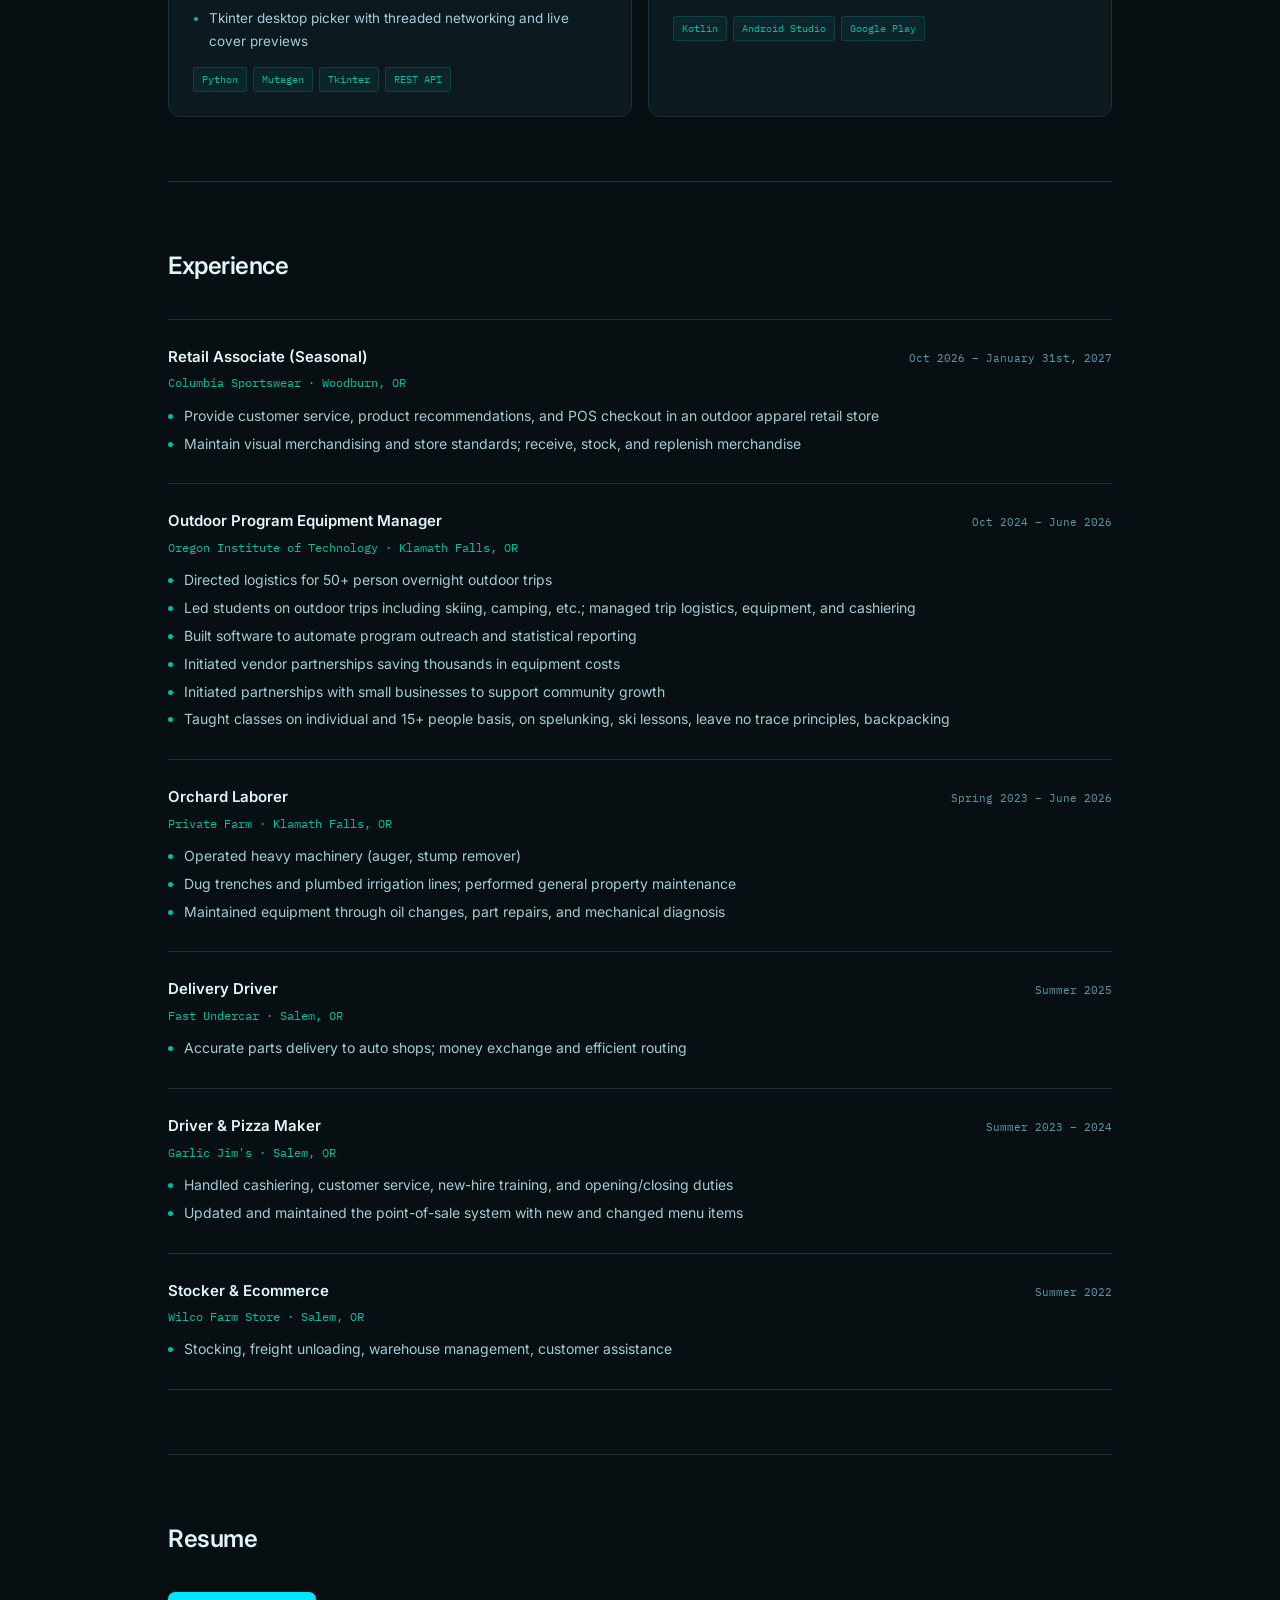
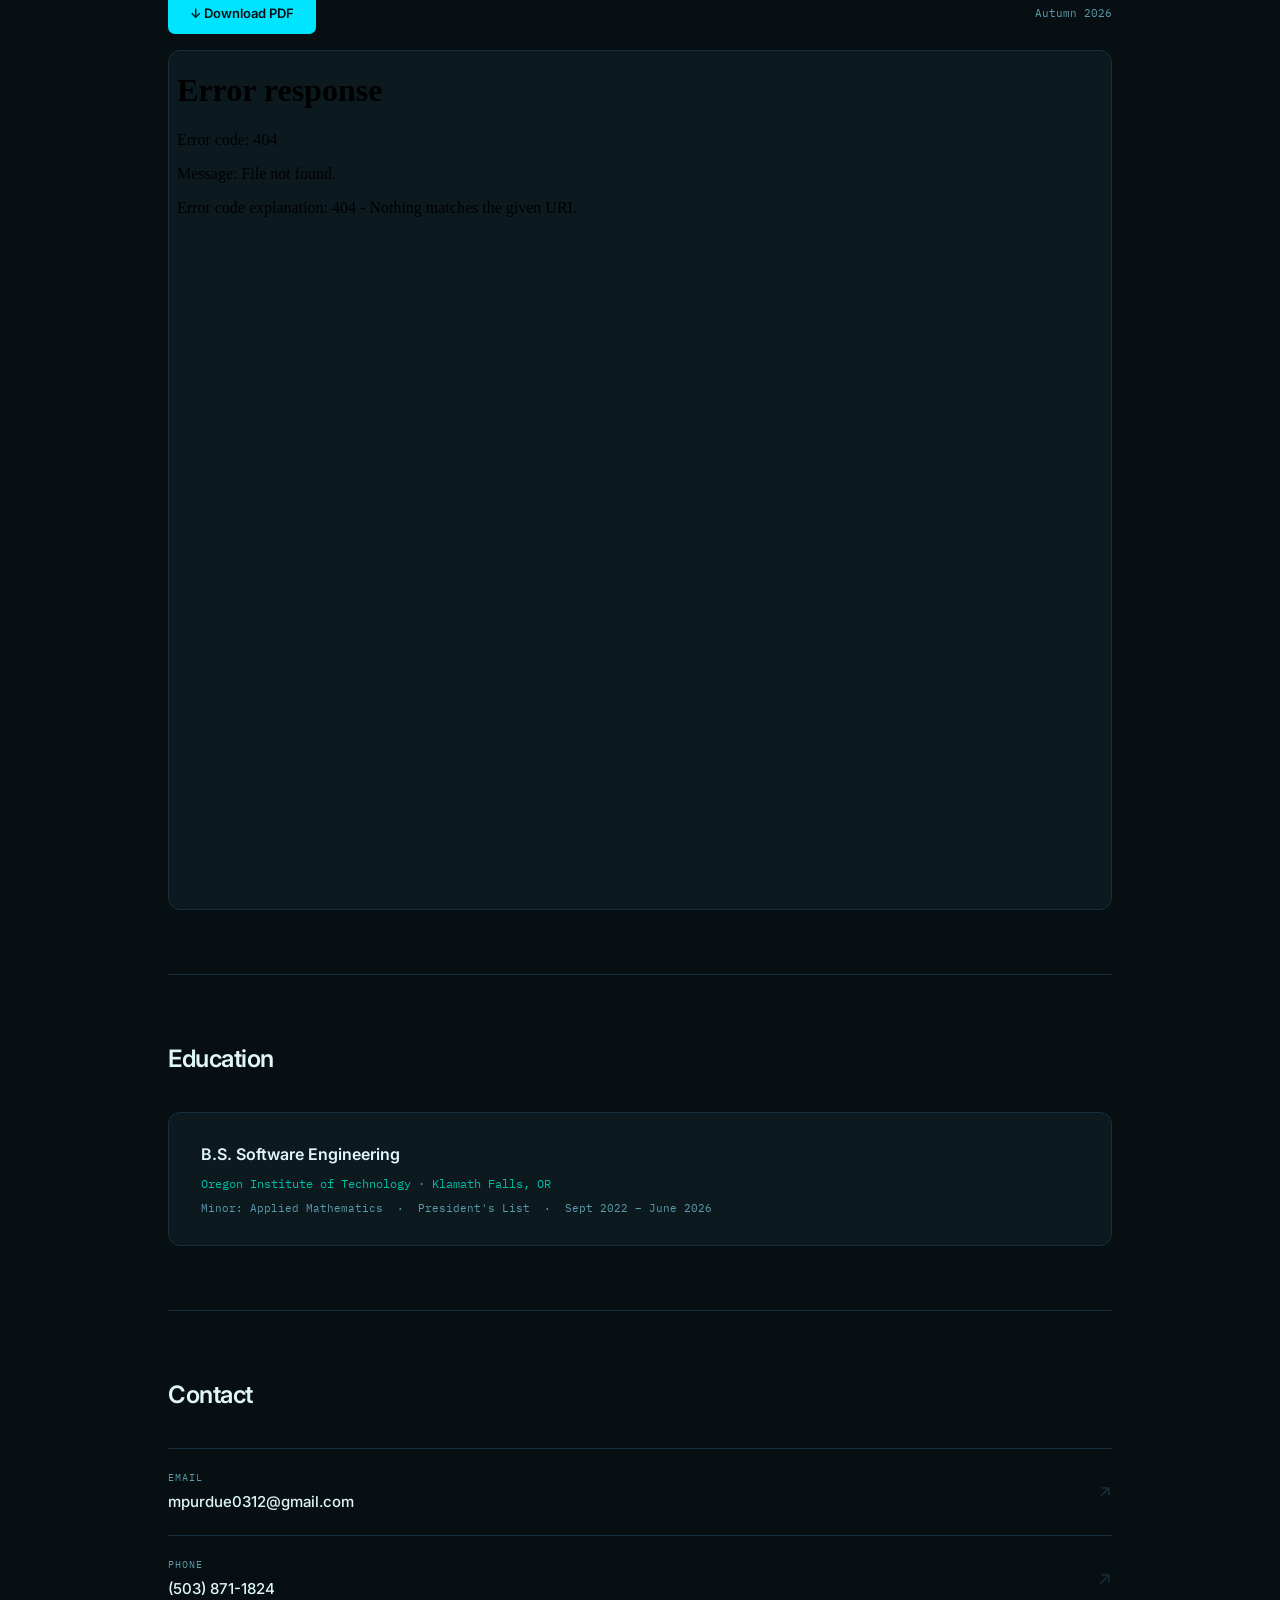
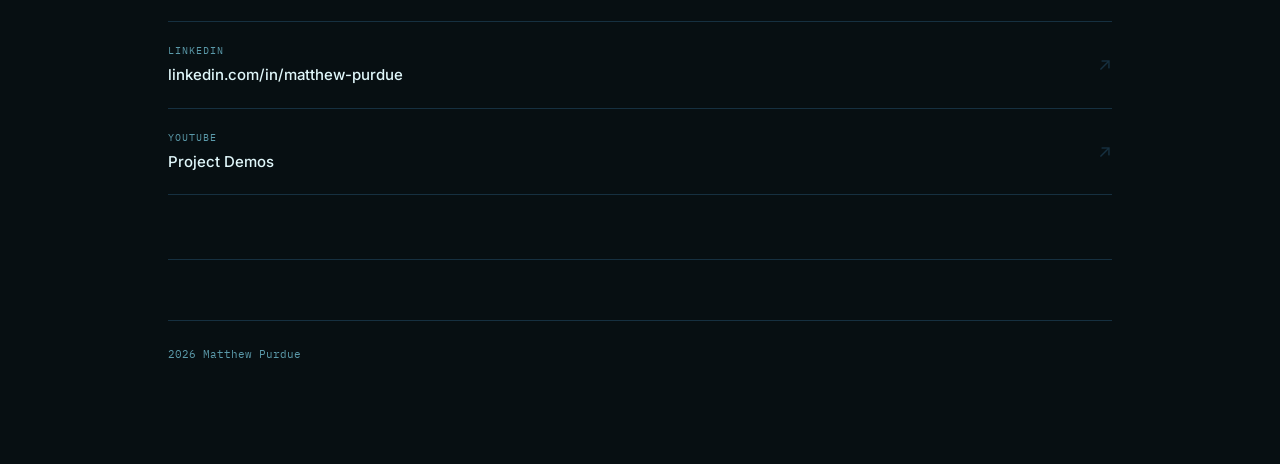
==== commit 7957895e: "Updated resume and added columbia job" ====
--- a/wwwroot/index.html
+++ b/wwwroot/index.html
@@ -768,6 +768,18 @@
 
             <div class="exp-item">
                 <div class="exp-top">
+                    <h3>Retail Associate (Seasonal)</h3>
+                    <span class="exp-date">Oct 2026 – January 31st, 2027</span>
+                </div>
+                <div class="exp-company">Columbia Sportswear · Woodburn, OR</div>
+                <ul>
+                    <li>Provide customer service, product recommendations, and POS checkout in an outdoor apparel retail store</li>
+                    <li>Maintain visual merchandising and store standards; receive, stock, and replenish merchandise</li>
+                </ul>
+            </div>
+
+            <div class="exp-item">
+                <div class="exp-top">
                     <h3>Outdoor Program Equipment Manager</h3>
                     <span class="exp-date">Oct 2024 – June 2026</span>
                 </div>
@@ -836,11 +848,11 @@
             <h2 class="section-title">Resume</h2>
             <div class="resume-wrapper">
                 <div class="resume-actions">
-                    <a href="Resources/Purdue Resume Summer 2026.pdf" download class="btn-primary">↓ Download PDF</a>
-                    <span class="resume-hint">Summer 2026</span>
+                    <a href="Resources/Purdue Resume Autumn 2026.pdf" download class="btn-primary">↓ Download PDF</a>
+                    <span class="resume-hint">Autumn 2026</span>
                 </div>
                 <div class="resume-embed">
-                    <iframe src="Resources/Purdue Resume Summer 2026.pdf" title="Matthew Purdue Resume"></iframe>
+                    <iframe src="Resources/P" title="Matthew Purdue Resume"></iframe>
                 </div>
             </div>
         </section>
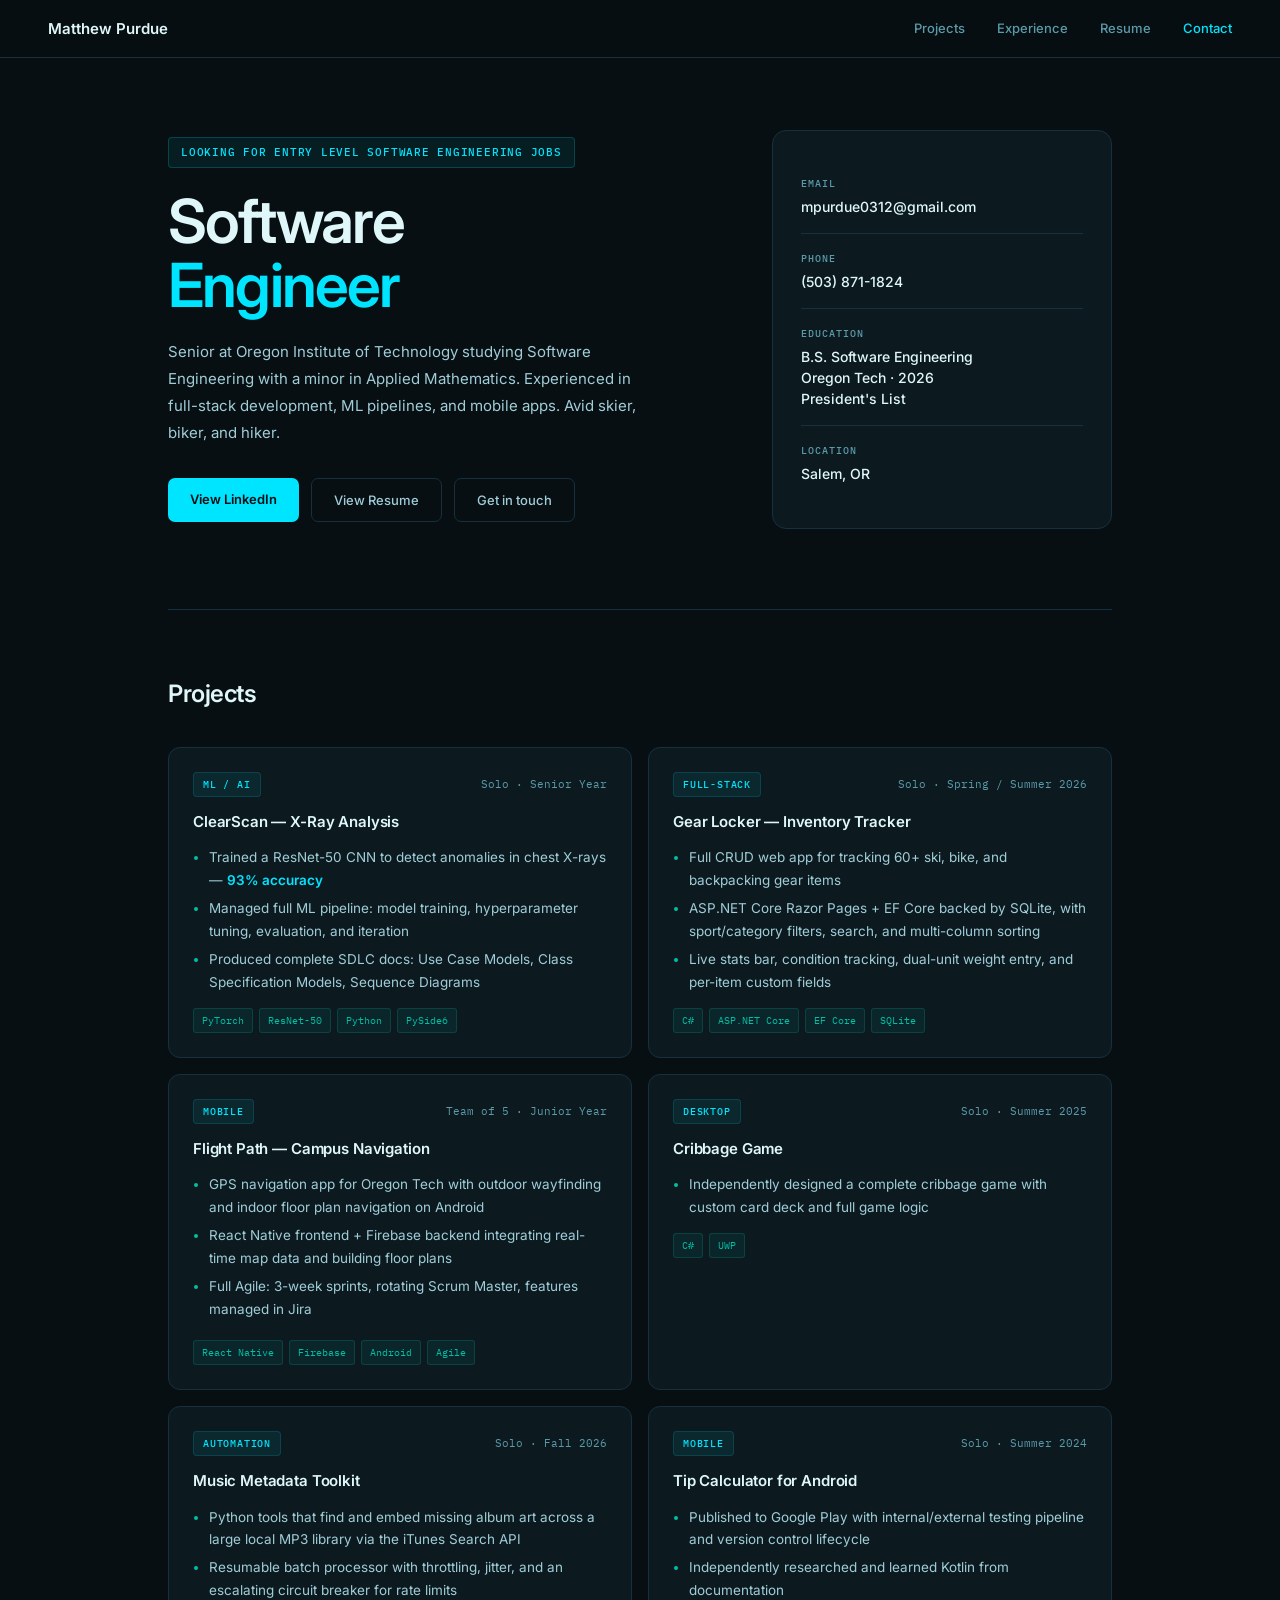
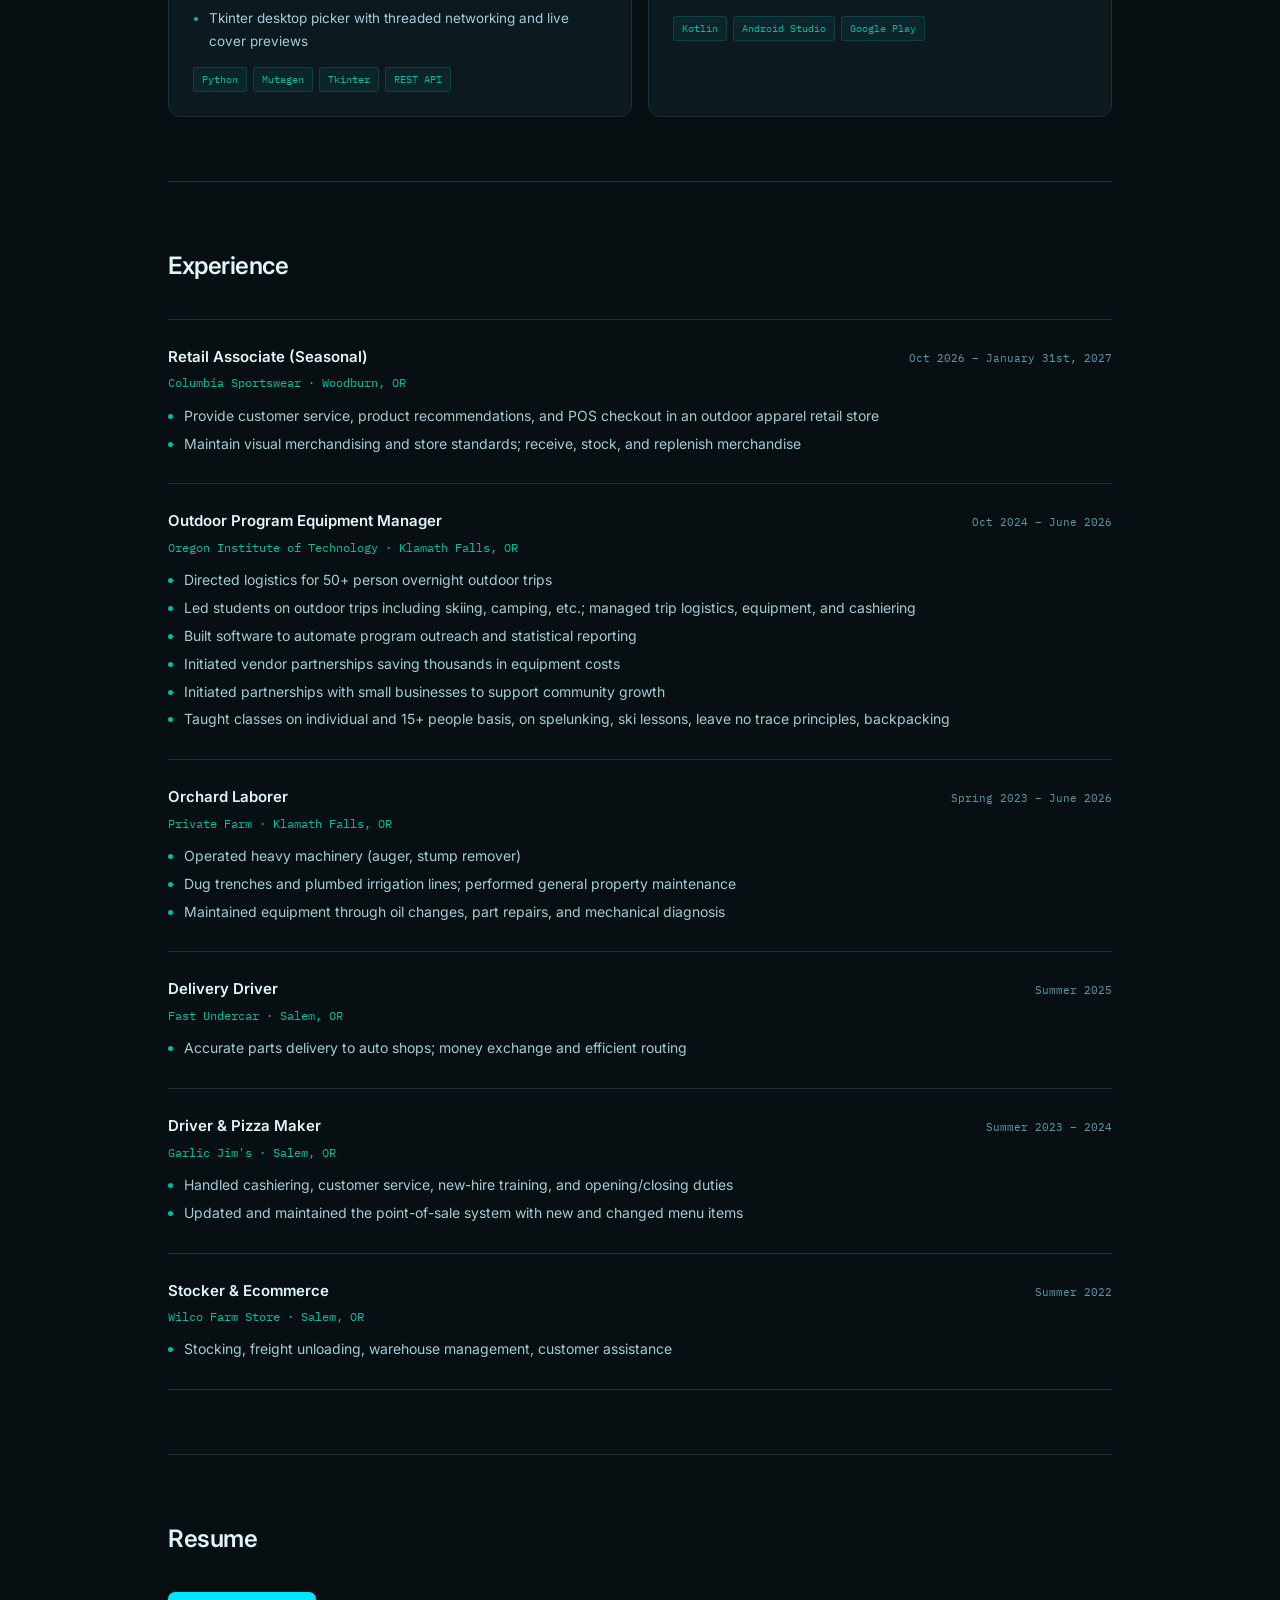
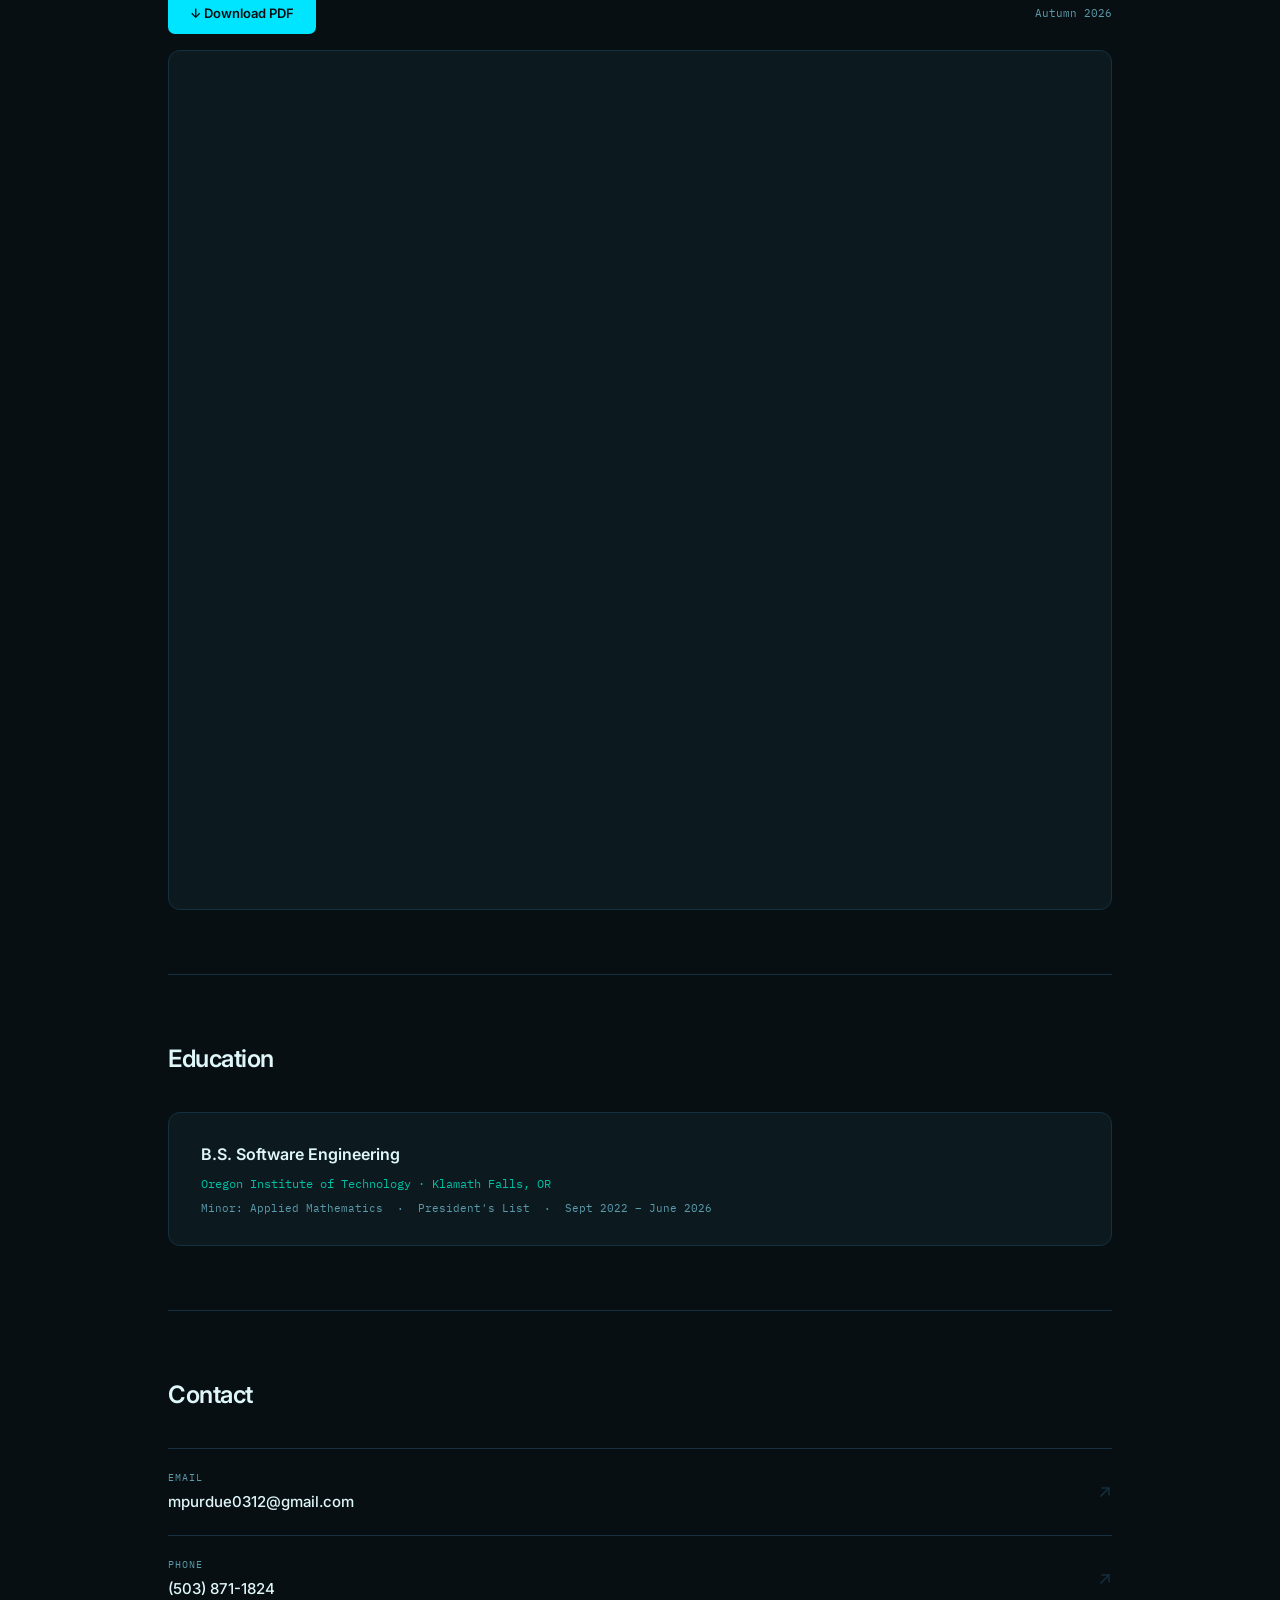
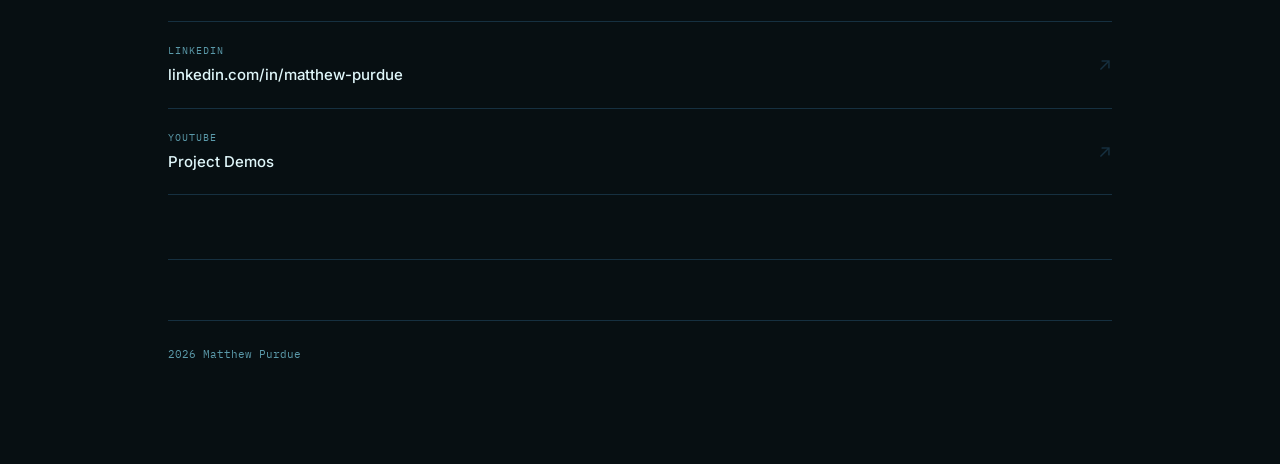
==== commit 9fbb3630: "Fixed dumb resume error" ====
--- a/wwwroot/index.html
+++ b/wwwroot/index.html
@@ -852,7 +852,7 @@
                     <span class="resume-hint">Autumn 2026</span>
                 </div>
                 <div class="resume-embed">
-                    <iframe src="Resources/P" title="Matthew Purdue Resume"></iframe>
+                    <iframe src="Resources/Purdue Resume Autumn 2026.pdf" title="Matthew Purdue Resume"></iframe>
                 </div>
             </div>
         </section>
